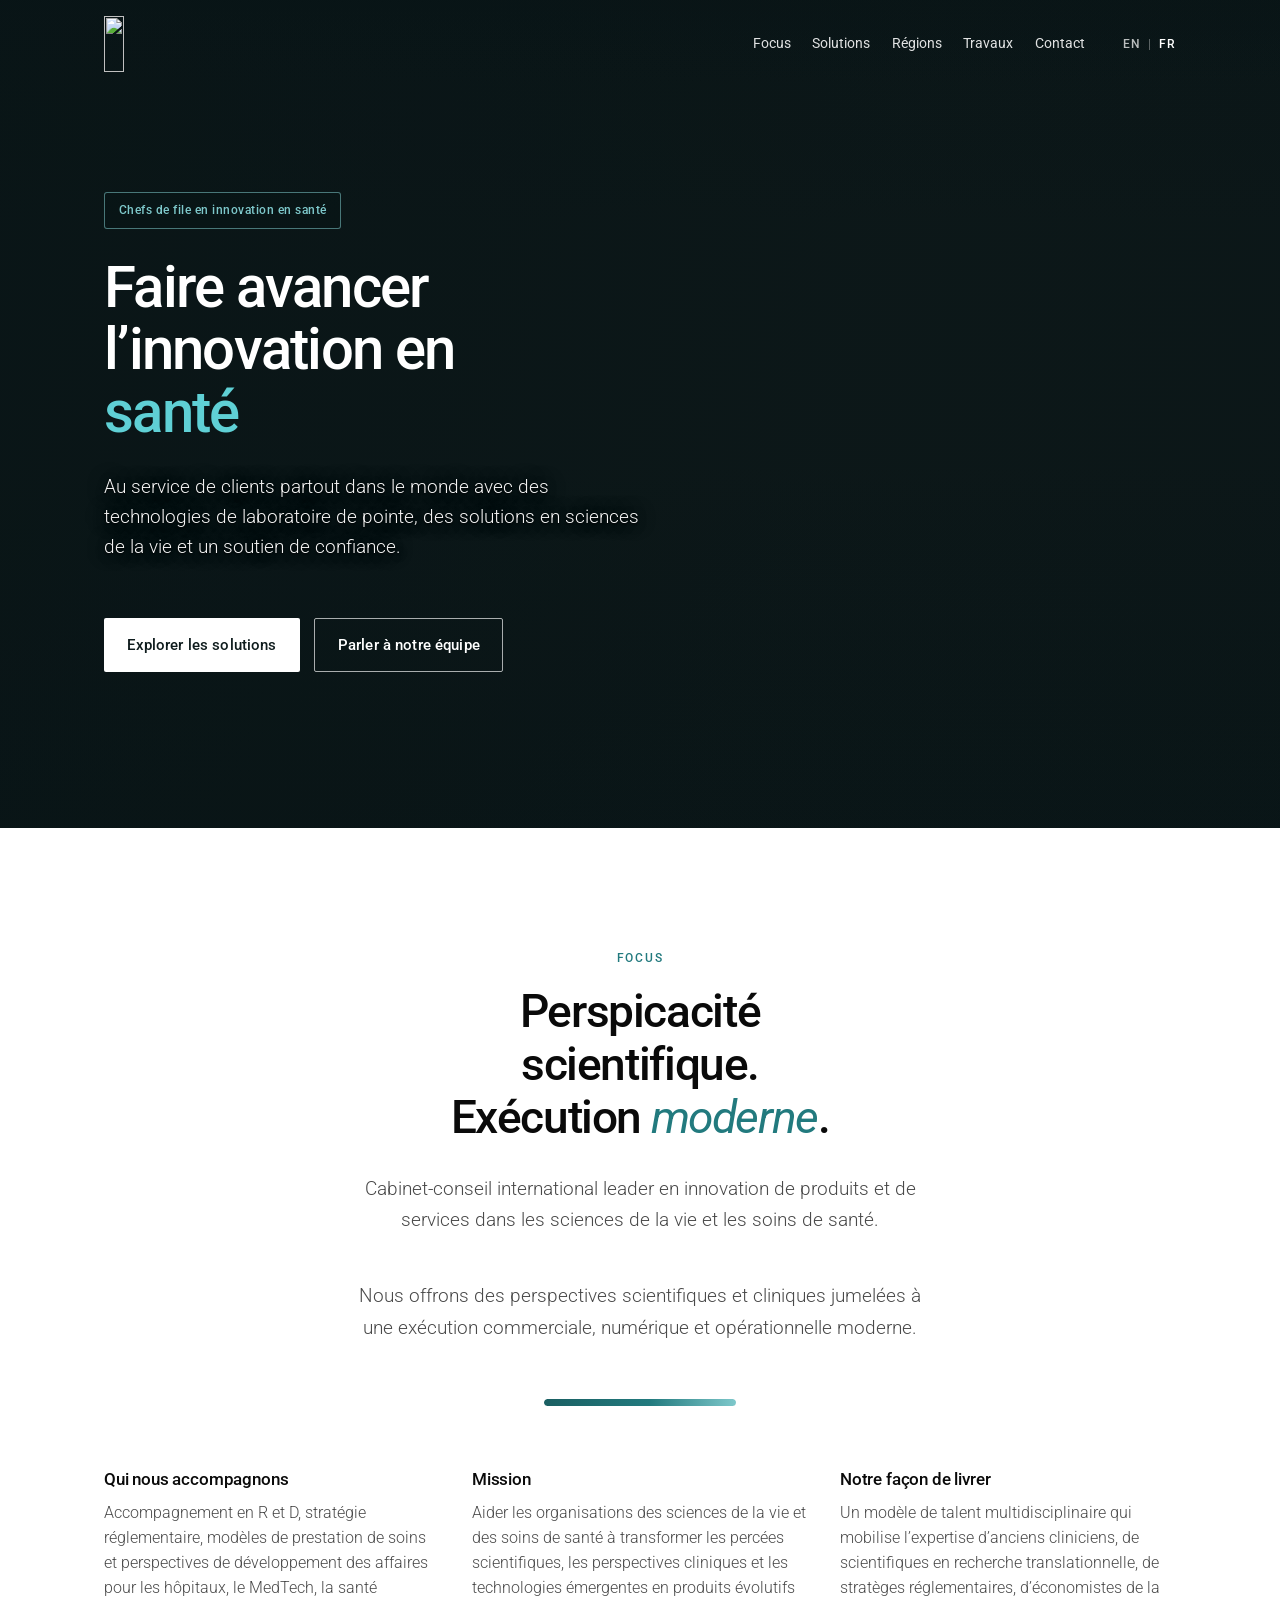
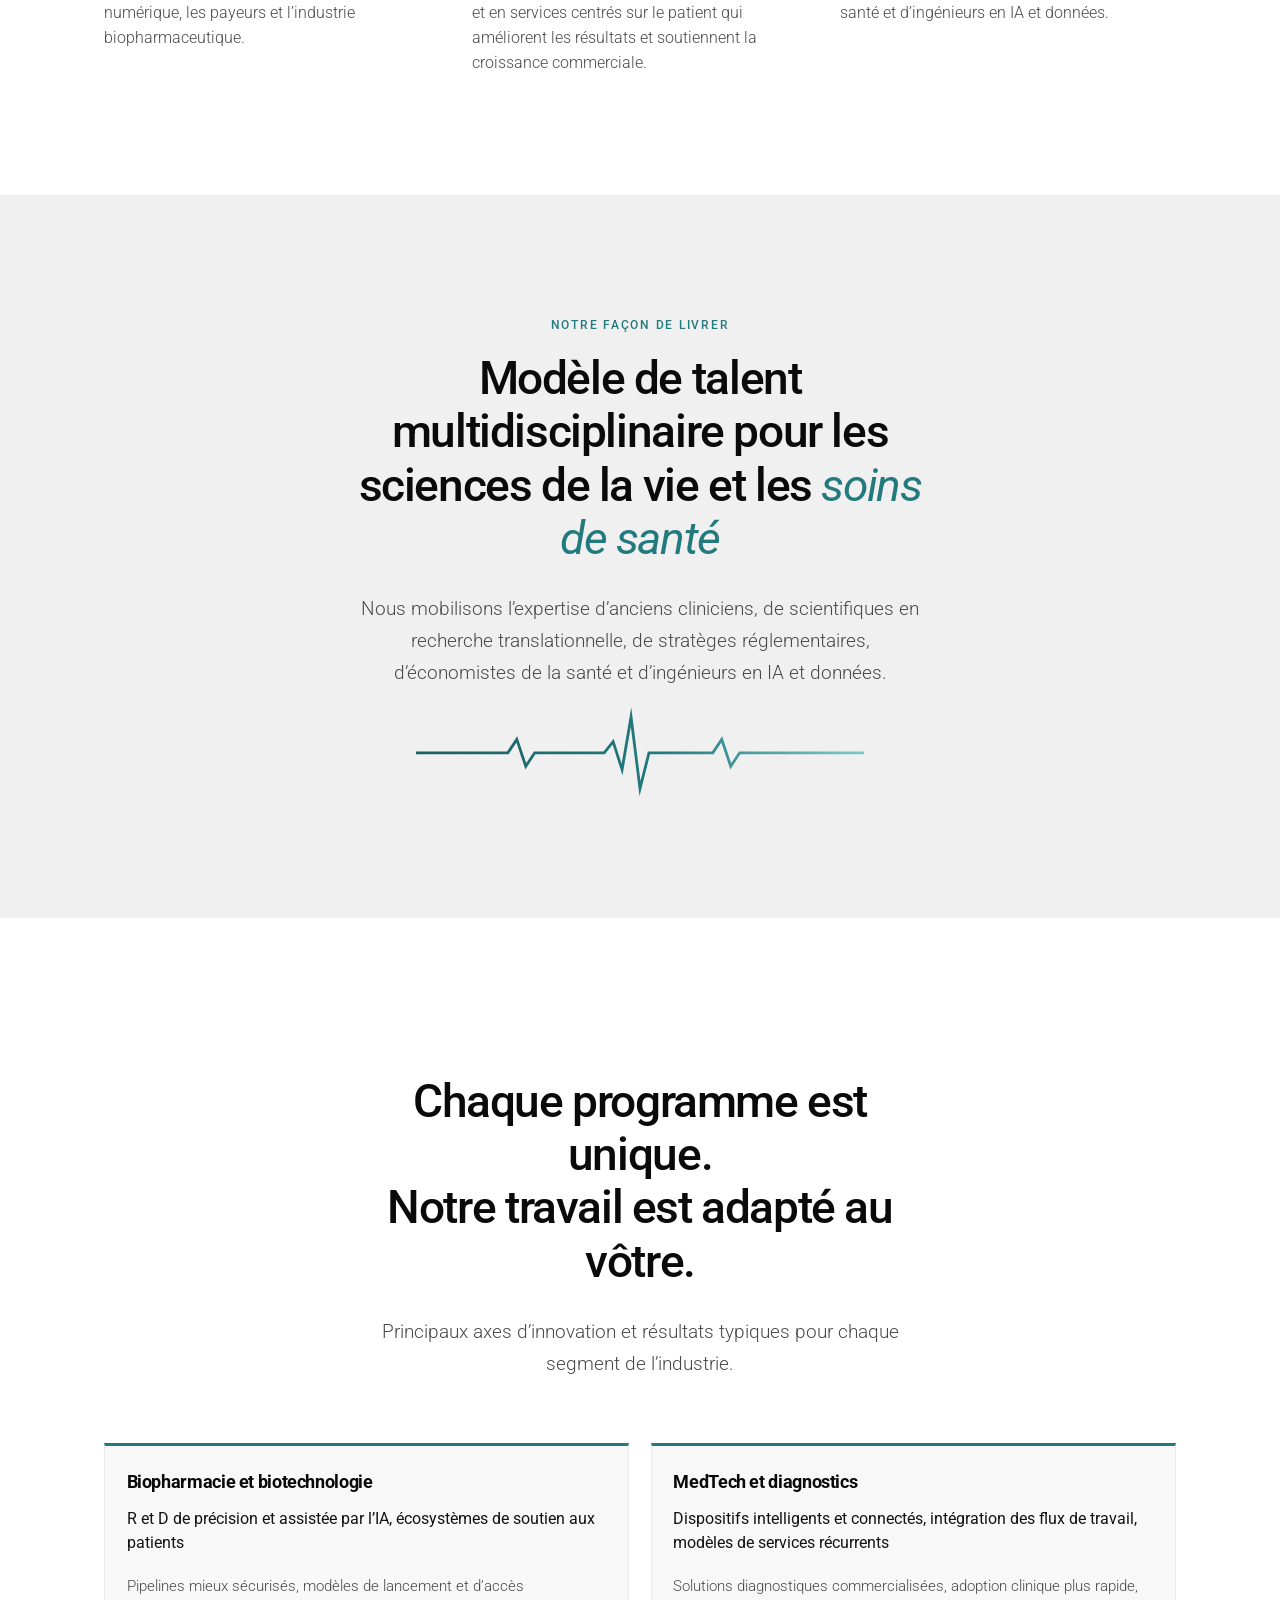
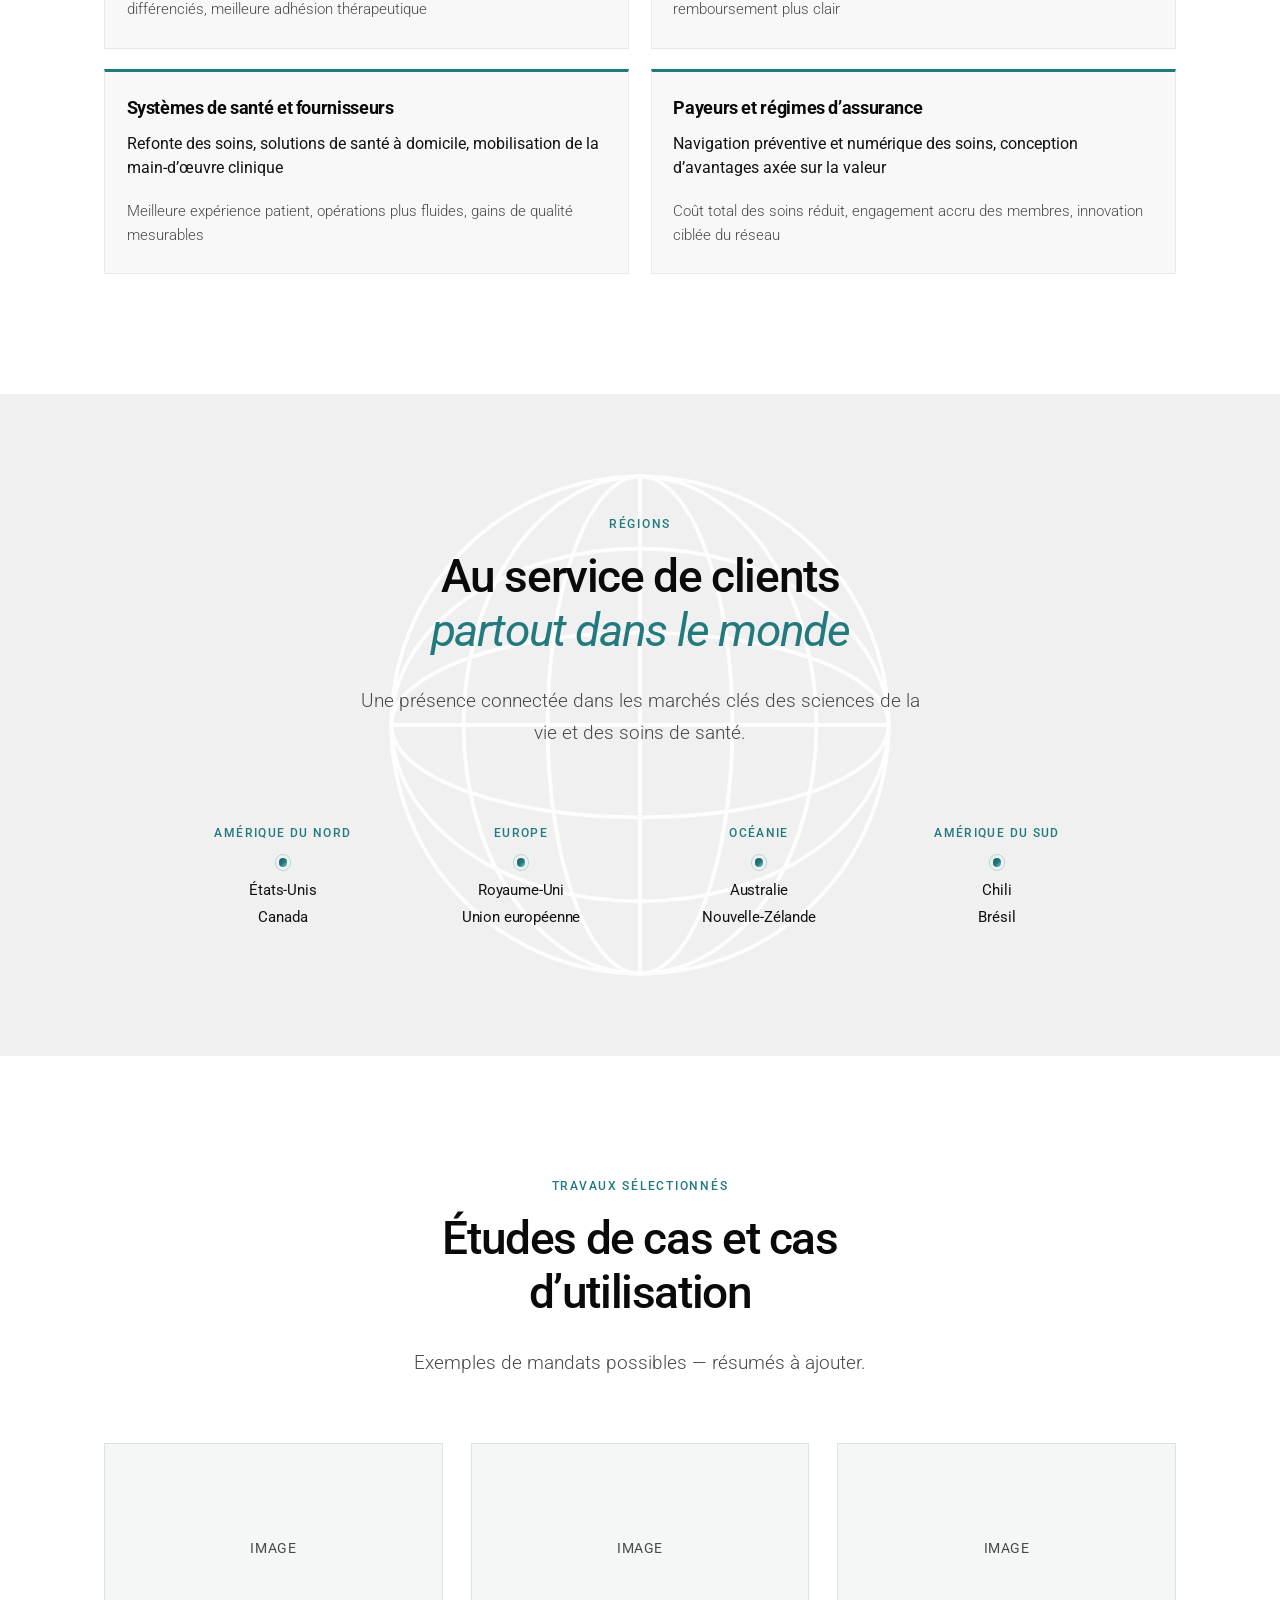
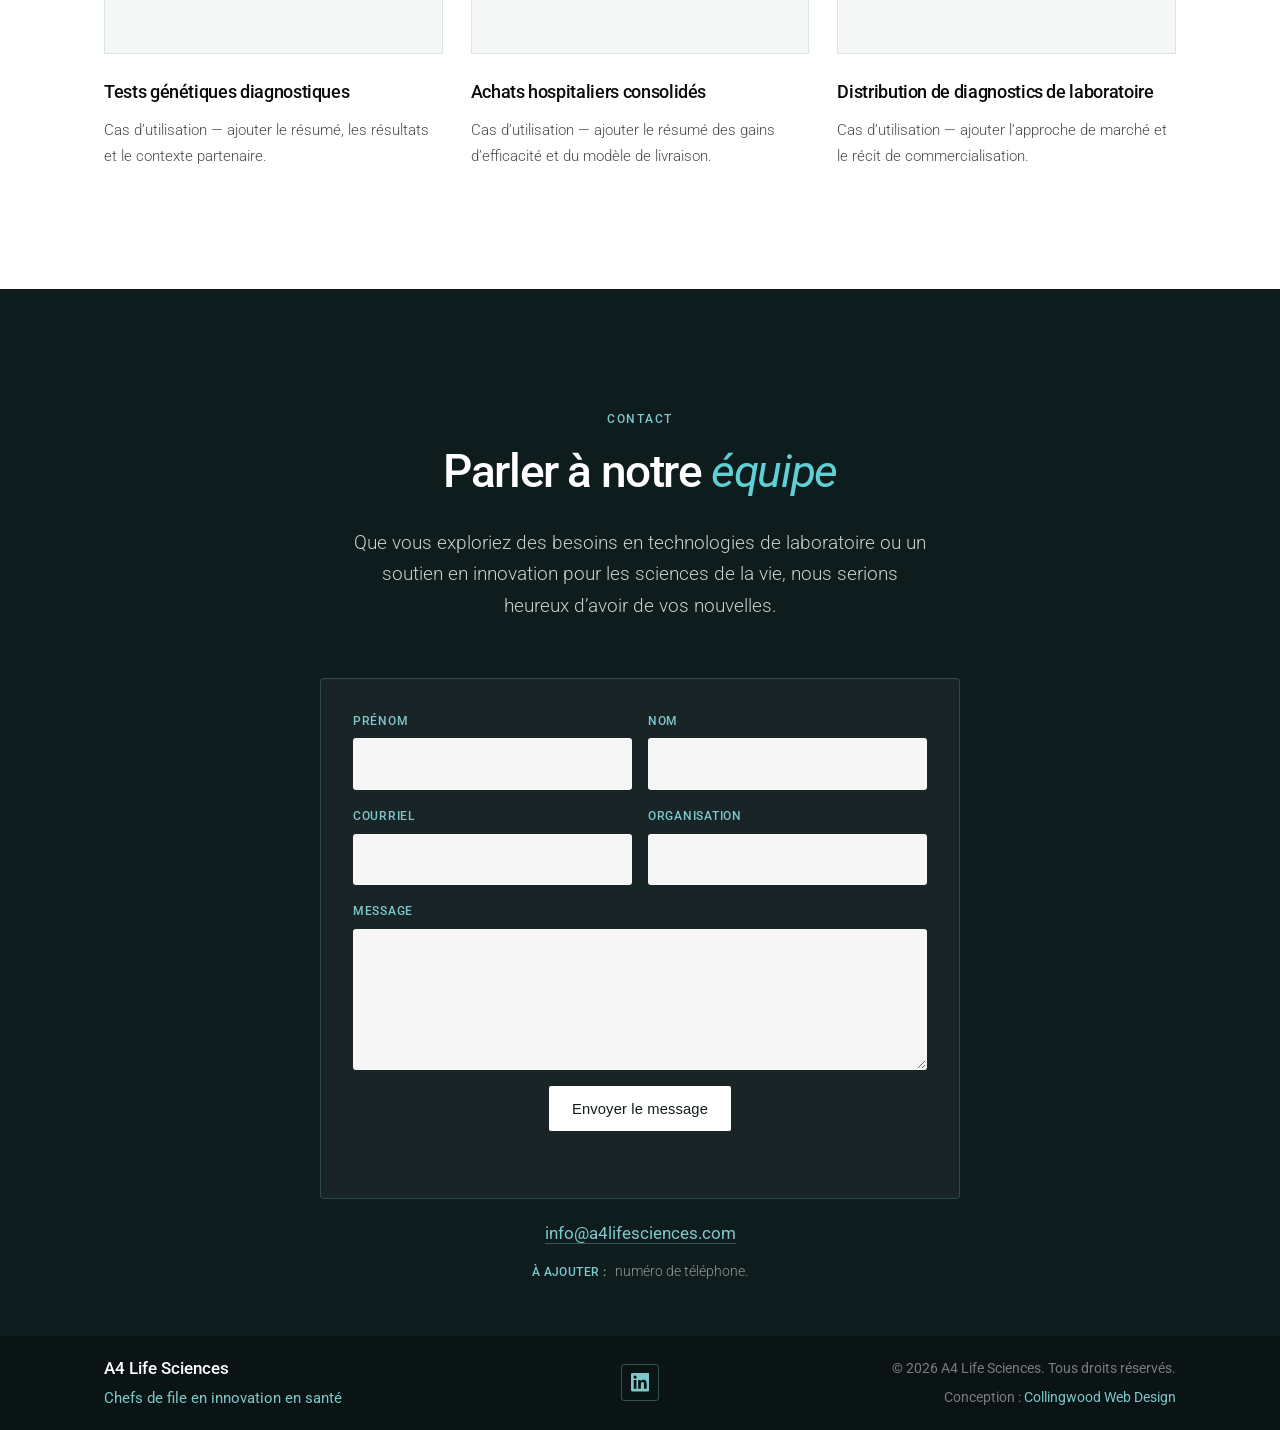
==== fr/index.html @ 6165af06 "Sync A4 Life Sciences naming, new logo, and latest EN/FR updates to client preview. Co-authored-by: " ====
<!DOCTYPE html>
<html lang="fr-CA">
<head>
  <meta charset="utf-8">
  <meta name="viewport" content="width=device-width, initial-scale=1">
  <title>A4 Life Sciences | Innovation en santé</title>
  <meta name="description" content="Au service de clients partout dans le monde avec des technologies de laboratoire de pointe, des solutions en sciences de la vie et un soutien de confiance.">
  <link rel="alternate" hreflang="en" href="../">
  <link rel="alternate" hreflang="fr-CA" href="./">
  <link rel="preconnect" href="https://fonts.googleapis.com">
  <link rel="preconnect" href="https://fonts.gstatic.com" crossorigin>
  <link href="https://fonts.googleapis.com/css2?family=Roboto:wght@300;400;500;700&display=swap" rel="stylesheet">
  <link rel="stylesheet" href="../css/tokens.css">
  <link rel="stylesheet" href="../css/styles.css">
  <script>
    try { if (sessionStorage.getItem("a4-boot")) document.documentElement.classList.add("no-boot"); } catch (e) {}
  </script>
</head>
<body>
  <div class="boot" id="boot" aria-hidden="true">
    <div class="boot__inner">
      <div class="boot__logo">
        <img
          src="https://media.cwd-cdn.com/a4-life-science/logo/A4-Life-sciences-logo-white.svg"
          alt=""
          width="220"
          height="161"
        >
      </div>
      <div class="boot__bar"><span></span></div>
      <p class="boot__tagline">Chefs de file en innovation en santé</p>
    </div>
  </div>

  <a class="skip-link" href="#main">Aller au contenu</a>

  <header class="site-header site-header--overlay">
    <div class="site-header__inner">
      <a class="brand" href="#top" aria-label="Accueil A4 Life Sciences">
        <img
          class="brand__logo brand__logo--light"
          src="https://media.cwd-cdn.com/a4-life-science/logo/A4-Life-sciences-logo-white.svg"
          alt=""
          width="140"
          height="102"
        >
        <img
          class="brand__logo brand__logo--dark"
          src="https://media.cwd-cdn.com/a4-life-science/logo/A4-Life-sciences-logo-dark.svg"
          alt=""
          width="140"
          height="102"
        >
      </a>
      <nav class="nav" aria-label="Principal">
        <a href="#focus">Focus</a>
        <a href="#solutions">Solutions</a>
        <a href="#regions">Régions</a>
        <a href="#work">Travaux</a>
        <a href="#contact">Contact</a>
      </nav>
      <nav class="lang-switch" aria-label="Langue">
        <a href="../" hreflang="en" lang="en">EN</a>
        <span aria-hidden="true">|</span>
        <a href="./" hreflang="fr-CA" lang="fr-CA" aria-current="page">FR</a>
      </nav>
    </div>
  </header>

  <main id="main">
    <section id="top" class="hero" aria-labelledby="hero-heading">
      <div class="hero__bg" aria-hidden="true"></div>
      <div class="hero__scrim" aria-hidden="true"></div>
      <div class="hero__inner">
        <p class="hero__badge reveal">Chefs de file en innovation en santé</p>
        <h1 id="hero-heading" class="hero__title reveal delay-1">
          Faire avancer l’innovation en <span class="hero__accent">santé</span>
        </h1>
        <p class="hero__lede reveal delay-2">
          Au service de clients partout dans le monde avec des technologies de laboratoire de pointe, des solutions en sciences de la vie et un soutien de confiance.
        </p>
        <div class="hero__actions reveal delay-3">
          <a class="btn btn--light" href="#solutions">Explorer les solutions</a>
          <a class="btn btn--ghost" href="#contact">Parler à notre équipe</a>
        </div>
      </div>
    </section>

    <section id="focus" class="section section--focus" aria-labelledby="focus-heading">
      <div class="section__inner section__inner--center">
        <p class="eyebrow reveal">Focus</p>
        <h2 id="focus-heading" class="section__title section__title--wide reveal">
          Perspicacité scientifique.<br>Exécution <span class="text-accent">moderne</span>.
        </h2>
        <p class="section__intro section__intro--center reveal">
          Cabinet-conseil international leader en innovation de produits et de services dans les sciences de la vie et les soins de santé.
        </p>
        <p class="section__intro section__intro--center reveal delay-1">
          Nous offrons des perspectives scientifiques et cliniques jumelées à une exécution commerciale, numérique et opérationnelle moderne.
        </p>
        <div class="rule rule--center reveal" aria-hidden="true"><i></i></div>
      </div>

      <div class="section__inner">
        <div class="proof-grid proof-grid--three">
          <article class="proof reveal">
            <h3>Qui nous accompagnons</h3>
            <p>Accompagnement en R et D, stratégie réglementaire, modèles de prestation de soins et perspectives de développement des affaires pour les hôpitaux, le MedTech, la santé numérique, les payeurs et l’industrie biopharmaceutique.</p>
          </article>
          <article class="proof reveal delay-1">
            <h3>Mission</h3>
            <p>Aider les organisations des sciences de la vie et des soins de santé à transformer les percées scientifiques, les perspectives cliniques et les technologies émergentes en produits évolutifs et en services centrés sur le patient qui améliorent les résultats et soutiennent la croissance commerciale.</p>
          </article>
          <article class="proof reveal delay-2">
            <h3>Notre façon de livrer</h3>
            <p>Un modèle de talent multidisciplinaire qui mobilise l’expertise d’anciens cliniciens, de scientifiques en recherche translationnelle, de stratèges réglementaires, d’économistes de la santé et d’ingénieurs en IA et données.</p>
          </article>
        </div>
      </div>
    </section>

    <section id="approach" class="section section--approach" aria-labelledby="approach-heading">
      <div class="section__inner section__inner--center">
        <p class="eyebrow reveal">Notre façon de livrer</p>
        <h2 id="approach-heading" class="section__title section__title--wide reveal">
          Modèle de talent multidisciplinaire pour les sciences de la vie et les <span class="text-accent">soins de santé</span>
        </h2>
        <p class="section__intro section__intro--center reveal">
          Nous mobilisons l’expertise d’anciens cliniciens, de scientifiques en recherche translationnelle, de stratèges réglementaires, d’économistes de la santé et d’ingénieurs en IA et données.
        </p>
        <div class="heartbeat reveal delay-1" aria-hidden="true">
          <svg class="heartbeat__svg" viewBox="0 0 400 80" role="presentation">
            <defs>
              <linearGradient id="heartbeat-gradient" x1="0%" y1="0%" x2="100%" y2="0%">
                <stop offset="0%" stop-color="#1a5f62"/>
                <stop offset="55%" stop-color="#227a7e"/>
                <stop offset="100%" stop-color="#7ec8cb"/>
              </linearGradient>
            </defs>
            <path
              class="heartbeat__path"
              pathLength="100"
              d="M0 40
                 H70
                 L82 40 L90 28 L98 52 L106 40
                 H155
                 L168 40 L176 30 L184 55 L192 8 L200 72 L208 40
                 H257
                 L265 40 L273 28 L281 52 L289 40
                 H400"
            />
          </svg>
        </div>
      </div>
    </section>

    <section id="solutions" class="section section--solutions" aria-labelledby="solutions-heading">
      <div class="section__inner">
        <div class="section__head section__head--center">
          <p class="eyebrow reveal">Solutions</p>
          <h2 id="solutions-heading" class="section__title section__title--wide reveal">
            Chaque programme est unique.<br>Notre travail est adapté au vôtre.
          </h2>
          <p class="section__intro section__intro--center reveal">
            Principaux axes d’innovation et résultats typiques pour chaque segment de l’industrie.
          </p>
        </div>

        <div class="solution-list" role="list">
          <article class="solution reveal" role="listitem">
            <h3>Biopharmacie et biotechnologie</h3>
            <p class="solution__focus">R et D de précision et assistée par l’IA, écosystèmes de soutien aux patients</p>
            <p class="solution__outcome">Pipelines mieux sécurisés, modèles de lancement et d’accès différenciés, meilleure adhésion thérapeutique</p>
          </article>
          <article class="solution reveal delay-1" role="listitem">
            <h3>MedTech et diagnostics</h3>
            <p class="solution__focus">Dispositifs intelligents et connectés, intégration des flux de travail, modèles de services récurrents</p>
            <p class="solution__outcome">Solutions diagnostiques commercialisées, adoption clinique plus rapide, remboursement plus clair</p>
          </article>
          <article class="solution reveal delay-2" role="listitem">
            <h3>Systèmes de santé et fournisseurs</h3>
            <p class="solution__focus">Refonte des soins, solutions de santé à domicile, mobilisation de la main-d’œuvre clinique</p>
            <p class="solution__outcome">Meilleure expérience patient, opérations plus fluides, gains de qualité mesurables</p>
          </article>
          <article class="solution reveal delay-3" role="listitem">
            <h3>Payeurs et régimes d’assurance</h3>
            <p class="solution__focus">Navigation préventive et numérique des soins, conception d’avantages axée sur la valeur</p>
            <p class="solution__outcome">Coût total des soins réduit, engagement accru des membres, innovation ciblée du réseau</p>
          </article>
        </div>
      </div>
    </section>

    <section id="regions" class="section section--regions" aria-labelledby="regions-heading">
      <div class="regions__globe" aria-hidden="true">
        <svg viewBox="0 0 400 400" role="presentation">
          <circle cx="200" cy="200" r="148" fill="none" stroke="currentColor" stroke-width="2.5"/>
          <ellipse cx="200" cy="200" rx="55" ry="148" fill="none" stroke="currentColor" stroke-width="2"/>
          <ellipse cx="200" cy="200" rx="105" ry="148" fill="none" stroke="currentColor" stroke-width="2"/>
          <ellipse cx="200" cy="200" rx="148" ry="55" fill="none" stroke="currentColor" stroke-width="2"/>
          <ellipse cx="200" cy="200" rx="148" ry="105" fill="none" stroke="currentColor" stroke-width="2"/>
          <line x1="52" y1="200" x2="348" y2="200" stroke="currentColor" stroke-width="2"/>
          <line x1="200" y1="52" x2="200" y2="348" stroke="currentColor" stroke-width="2"/>
          <circle cx="200" cy="200" r="148" fill="currentColor" opacity="0.08"/>
        </svg>
      </div>
      <div class="section__inner section__inner--center">
        <p class="eyebrow reveal">Régions</p>
        <h2 id="regions-heading" class="section__title section__title--wide reveal">
          Au service de clients <span class="text-accent">partout dans le monde</span>
        </h2>
        <p class="section__intro section__intro--center reveal">
          Une présence connectée dans les marchés clés des sciences de la vie et des soins de santé.
        </p>

        <div class="markets reveal" aria-label="Marchés desservis">
          <div class="markets__groups">
            <div class="markets__group">
              <p class="markets__continent">Amérique du Nord</p>
              <span class="markets__dot" aria-hidden="true"></span>
              <ul class="markets__nodes">
                <li>États-Unis</li>
                <li>Canada</li>
              </ul>
            </div>
            <div class="markets__group">
              <p class="markets__continent">Europe</p>
              <span class="markets__dot" aria-hidden="true"></span>
              <ul class="markets__nodes">
                <li>Royaume-Uni</li>
                <li>Union européenne</li>
              </ul>
            </div>
            <div class="markets__group">
              <p class="markets__continent">Océanie</p>
              <span class="markets__dot" aria-hidden="true"></span>
              <ul class="markets__nodes">
                <li>Australie</li>
                <li>Nouvelle-Zélande</li>
              </ul>
            </div>
            <div class="markets__group">
              <p class="markets__continent">Amérique du Sud</p>
              <span class="markets__dot" aria-hidden="true"></span>
              <ul class="markets__nodes">
                <li>Chili</li>
                <li>Brésil</li>
              </ul>
            </div>
          </div>
        </div>
      </div>
    </section>

    <section id="work" class="section section--work" aria-labelledby="work-heading">
      <div class="section__inner">
        <div class="section__head section__head--center">
          <p class="eyebrow reveal">Travaux sélectionnés</p>
          <h2 id="work-heading" class="section__title section__title--wide reveal">Études de cas et cas d’utilisation</h2>
          <p class="section__intro section__intro--center reveal">
            Exemples de mandats possibles — résumés à ajouter.
          </p>
        </div>

        <div class="work-list">
          <article class="work-item reveal">
            <div class="media-slot media-slot--work" aria-hidden="true"><span>Image</span></div>
            <h3>Tests génétiques diagnostiques</h3>
            <p class="work-item__note">Cas d’utilisation — ajouter le résumé, les résultats et le contexte partenaire.</p>
          </article>
          <article class="work-item reveal delay-1">
            <div class="media-slot media-slot--work" aria-hidden="true"><span>Image</span></div>
            <h3>Achats hospitaliers consolidés</h3>
            <p class="work-item__note">Cas d’utilisation — ajouter le résumé des gains d’efficacité et du modèle de livraison.</p>
          </article>
          <article class="work-item reveal delay-2">
            <div class="media-slot media-slot--work" aria-hidden="true"><span>Image</span></div>
            <h3>Distribution de diagnostics de laboratoire</h3>
            <p class="work-item__note">Cas d’utilisation — ajouter l’approche de marché et le récit de commercialisation.</p>
          </article>
        </div>
      </div>
    </section>

    <section id="contact" class="section section--contact" aria-labelledby="contact-heading">
      <div class="section__inner section__inner--center">
        <p class="eyebrow reveal">Contact</p>
        <h2 id="contact-heading" class="section__title section__title--wide reveal">
          Parler à notre <span class="text-accent">équipe</span>
        </h2>
        <p class="section__intro section__intro--center reveal">
          Que vous exploriez des besoins en technologies de laboratoire ou un soutien en innovation pour les sciences de la vie, nous serions heureux d’avoir de vos nouvelles.
        </p>

        <form id="contact-form" class="contact-form reveal" novalidate>
          <div class="contact-form__row">
            <label class="contact-form__field">
              <span>Prénom</span>
              <input name="Prénom" type="text" autocomplete="given-name" required>
            </label>
            <label class="contact-form__field">
              <span>Nom</span>
              <input name="Nom" type="text" autocomplete="family-name" required>
            </label>
          </div>

          <div class="contact-form__row">
            <label class="contact-form__field">
              <span>Courriel</span>
              <input name="Email" type="email" autocomplete="email" required>
            </label>
            <label class="contact-form__field">
              <span>Organisation</span>
              <input name="Organisation" type="text" autocomplete="organization">
            </label>
          </div>

          <label class="contact-form__field">
            <span>Message</span>
            <textarea name="Message" rows="5" required></textarea>
          </label>

          <input
            type="text"
            name="website"
            data-cwd-honeypot
            tabindex="-1"
            autocomplete="off"
            style="position:absolute;left:-9999px;opacity:0;height:0;width:0"
            aria-hidden="true"
          >

          <div class="contact-form__actions">
            <button type="submit" class="btn btn--light">Envoyer le message</button>
          </div>
          <p data-cwd-contact-status class="contact-form__status" role="status" aria-live="polite"></p>
        </form>

        <p class="contact-detail reveal">
          <a href="mailto:info@a4lifesciences.com">info@a4lifesciences.com</a>
        </p>
        <p class="contact-blank reveal">
          <span class="blank-label">À ajouter :</span> numéro de téléphone.
        </p>
      </div>
    </section>
  </main>

  <footer class="site-footer">
    <div class="site-footer__inner">
      <div class="site-footer__brand-block">
        <p class="site-footer__brand">A4 Life Sciences</p>
        <p class="site-footer__meta">Chefs de file en innovation en santé</p>
      </div>

      <div class="site-footer__social">
        <a
          class="site-footer__linkedin"
          href="https://www.linkedin.com/in/marcelomorales1/"
          rel="noopener noreferrer"
          target="_blank"
          aria-label="A4 Life Sciences sur LinkedIn"
        >
          <svg viewBox="0 0 24 24" aria-hidden="true" focusable="false">
            <path fill="currentColor" d="M20.45 20.45h-3.56v-5.57c0-1.33-.02-3.04-1.85-3.04-1.85 0-2.14 1.45-2.14 2.94v5.67H9.35V9h3.41v1.56h.05c.48-.9 1.64-1.85 3.37-1.85 3.6 0 4.27 2.37 4.27 5.46v6.28zM5.34 7.43a2.06 2.06 0 1 1 0-4.12 2.06 2.06 0 0 1 0 4.12zM7.12 20.45H3.56V9h3.56v11.45zM22.23 0H1.77C.79 0 0 .77 0 1.73v20.54C0 23.23.79 24 1.77 24h20.46c.98 0 1.77-.77 1.77-1.73V1.73C24 .77 23.21 0 22.23 0z"/>
          </svg>
        </a>
      </div>

      <div class="site-footer__legal">
        <p class="site-footer__copy">&copy; <span id="year"></span> A4 Life Sciences. Tous droits réservés.</p>
        <p class="site-footer__credit">
          Conception :
          <a href="https://www.collingwoodwebdesign.com/" rel="noopener noreferrer" target="_blank">Collingwood Web Design</a>
        </p>
      </div>
    </div>
  </footer>

  <script src="../js/main.js" defer></script>
  <script src="https://web-production-54a6d.up.railway.app/static/cwd-contact.js"></script>
  <script
    defer
    src="https://media.cwd-cdn.com/monitor/agent/v1/agent.min.js"
    data-cwd-site-id="e0b03a81-d41e-440a-81cb-9ba79bce6e0e"
    data-cwd-environment="production"
    data-cwd-collector="https://cwd-site-monitor-collector.cwdmedia.workers.dev/v1/events">
  </script>
</body>
</html>
---- css/tokens.css ----
/* A4 Life Sciences — brand tokens
   Sister reference for fonts only: https://amend.health/ */

:root {
  --color-highlight: #227a7e;
  --color-highlight-soft: #e6f2f2;
  --color-highlight-deep: #1a5f62;

  --color-white: #fafafa;
  --color-black: #0a0a0a;
  --color-light-accent: #ffffff;
  --color-mid-accent: #dcdcdc;
  --color-text: #121212;
  --color-text-muted: #4a4a4a;
  --color-border: #e6e6e6;
  --color-surface: #f7f8f7;
  --color-on-highlight: #ffffff;

  --font-sans: "Roboto", Helvetica, Arial, sans-serif;
  --font-body: var(--font-sans);
  --font-heading: var(--font-sans);

  --space-xs: 0.5rem;
  --space-sm: 1rem;
  --space-md: 1.75rem;
  --space-lg: 3.5rem;
  --space-xl: 6rem;
  --space-2xl: 9rem;

  --max-width: 72rem;
  --content-width: 40rem;
  --radius: 2px;

  --ease: cubic-bezier(0.22, 1, 0.36, 1);
}
---- css/styles.css ----
*,
*::before,
*::after {
  box-sizing: border-box;
}

html {
  scroll-behavior: smooth;
}

body {
  margin: 0;
  font-family: var(--font-body);
  font-weight: 400;
  font-size: 1.0625rem;
  line-height: 1.65;
  color: var(--color-text);
  background: #fff;
  -webkit-font-smoothing: antialiased;
}

img {
  max-width: 100%;
  display: block;
}

a {
  color: var(--color-highlight);
  text-decoration-thickness: 1px;
  text-underline-offset: 0.2em;
}

a:hover {
  color: var(--color-highlight-deep);
}

h1,
h2,
h3 {
  font-family: var(--font-heading);
  font-weight: 500;
  line-height: 1.15;
  letter-spacing: -0.02em;
  margin: 0 0 var(--space-sm);
  color: var(--color-black);
}

p {
  margin: 0 0 var(--space-md);
}

p:last-child {
  margin-bottom: 0;
}

/* Boot / logo intro (5GCx-style) */
.boot {
  position: fixed;
  inset: 0;
  z-index: 300;
  display: grid;
  place-items: center;
  background: #0a1415;
  animation: bootOut 1.85s cubic-bezier(0.33, 0.1, 0.2, 1) 3.6s forwards;
}

.no-boot .boot {
  display: none;
}

.boot__inner {
  width: min(280px, 72vw);
  text-align: center;
}

.boot__logo {
  margin: 0 auto 1.35rem;
}

.boot__logo img {
  display: block;
  width: min(220px, 58vw);
  height: auto;
  margin: 0 auto;
  opacity: 0;
  transform: scale(0.92);
  animation: bootLogoIn 1.2s var(--ease) 0.2s forwards;
}

.boot__bar {
  height: 2px;
  background: rgba(126, 200, 203, 0.22);
  overflow: hidden;
  border-radius: 1px;
}

.boot__bar span {
  display: block;
  height: 100%;
  width: 100%;
  background: linear-gradient(90deg, #1a5f62, #227a7e 55%, #7ec8cb);
  transform-origin: left;
  transform: scaleX(0);
  animation: bootBar 2.4s cubic-bezier(0.6, 0.1, 0.2, 1) 0.15s forwards;
}

.boot__tagline {
  margin: 1.1rem 0 0;
  color: #7ec8cb;
  font-size: 0.72rem;
  font-weight: 500;
  letter-spacing: 0.16em;
  text-transform: uppercase;
  opacity: 0;
  animation: bootLogoIn 0.9s var(--ease) 0.85s forwards;
}

@keyframes bootLogoIn {
  to {
    opacity: 1;
    transform: scale(1);
  }
}

@keyframes bootBar {
  to {
    transform: scaleX(1);
  }
}

@keyframes bootOut {
  0% {
    opacity: 1;
    transform: scale(1);
  }
  100% {
    opacity: 0;
    visibility: hidden;
    transform: scale(1.02);
  }
}

@media (prefers-reduced-motion: reduce) {
  .boot {
    display: none;
  }
}

.skip-link {
  position: absolute;
  left: -999px;
  top: 0;
  background: var(--color-highlight);
  color: var(--color-on-highlight);
  padding: 0.75rem 1rem;
  z-index: 1000;
}

.skip-link:focus {
  left: 1rem;
  top: 1rem;
}

/* Header — overlays hero at top; fixed white bar when scrolled */
.site-header {
  z-index: 50;
  transition:
    background 0.25s var(--ease),
    border-color 0.25s var(--ease),
    box-shadow 0.25s var(--ease);
}

.site-header--overlay {
  position: absolute;
  top: 0;
  left: 0;
  right: 0;
  background: linear-gradient(180deg, rgba(8, 20, 22, 0.55) 0%, rgba(8, 20, 22, 0.2) 55%, rgba(8, 20, 22, 0) 100%);
  border-bottom: none;
  box-shadow: none;
  backdrop-filter: none;
}

.site-header--overlay .brand,
.site-header--overlay .brand:hover {
  color: #fff;
}

.site-header--overlay .brand__a4 {
  color: #7ec8cb;
}

.site-header--overlay .brand:hover .brand__a4 {
  color: #a8e0e2;
}

.site-header--overlay .nav a {
  color: rgba(255, 255, 255, 0.88);
}

.site-header--overlay .nav a:hover {
  color: #fff;
}

.site-header.is-scrolled {
  position: fixed;
  top: 0;
  left: 0;
  right: 0;
  background: #ffffff;
  border-bottom: none;
  box-shadow: 0 8px 24px rgba(10, 20, 21, 0.06);
  backdrop-filter: blur(10px);
}

.site-header.is-scrolled .brand,
.site-header.is-scrolled .brand:hover {
  color: var(--color-black);
}

.site-header.is-scrolled .brand__a4,
.site-header.is-scrolled .brand:hover .brand__a4 {
  color: var(--color-highlight);
}

.site-header.is-scrolled .nav a {
  color: var(--color-text-muted);
}

.site-header.is-scrolled .nav a:hover {
  color: var(--color-highlight);
}

.site-header.is-scrolled .btn--light {
  background: var(--color-highlight);
  color: #fff;
}

.site-header.is-scrolled .btn--light:hover {
  background: var(--color-highlight-deep);
  color: #fff;
}

.site-header__inner {
  max-width: var(--max-width);
  margin: 0 auto;
  padding: 1rem clamp(1.25rem, 4vw, 2.5rem);
  display: flex;
  align-items: center;
  gap: 1.5rem;
}

.brand {
  display: inline-flex;
  align-items: center;
  gap: 0.65rem;
  text-decoration: none;
  color: var(--color-black);
  flex-shrink: 0;
  font-family: "Roboto", Helvetica, Arial, sans-serif;
}

.brand:hover {
  color: var(--color-black);
}

.brand__logo {
  display: block;
  height: 3.5rem;
  width: auto;
}

.brand__logo--dark {
  display: none;
}

.site-header.is-scrolled .brand__logo--light {
  display: none;
}

.site-header.is-scrolled .brand__logo--dark {
  display: block;
}

.brand__mark {
  width: 0.65rem;
  height: 0.65rem;
  background: var(--color-highlight);
  border-radius: 1px;
  flex-shrink: 0;
}

.brand__name {
  font-family: "Roboto", Helvetica, Arial, sans-serif;
  font-weight: 400;
  font-size: 0.95rem;
  letter-spacing: 0.06em;
  text-transform: uppercase;
}

.brand__a4 {
  color: var(--color-highlight);
  font-weight: 500;
}

.nav {
  display: none;
  gap: 1.35rem;
  margin-left: auto;
}

.lang-switch {
  display: inline-flex;
  align-items: center;
  gap: 0.45rem;
  margin-left: auto;
  flex-shrink: 0;
  font-size: 0.78rem;
  font-weight: 500;
  letter-spacing: 0.08em;
}

@media (min-width: 900px) {
  .lang-switch {
    margin-left: 0.85rem;
  }
}

.lang-switch a {
  color: inherit;
  text-decoration: none;
  opacity: 0.72;
  transition: opacity 0.2s var(--ease), color 0.2s var(--ease);
}

.lang-switch a:hover,
.lang-switch a[aria-current="page"] {
  opacity: 1;
}

.lang-switch span {
  opacity: 0.35;
}

.site-header--overlay .lang-switch {
  color: #fff;
}

.site-header.is-scrolled .lang-switch {
  color: var(--color-text-muted);
}

.site-header.is-scrolled .lang-switch a[aria-current="page"],
.site-header.is-scrolled .lang-switch a:hover {
  color: var(--color-highlight);
}

.nav a {
  color: var(--color-text-muted);
  text-decoration: none;
  font-size: 0.9rem;
  font-weight: 400;
}

.nav a:hover {
  color: var(--color-highlight);
}

.site-header .btn--small {
  margin-left: auto;
}

@media (min-width: 900px) {
  .nav {
    display: flex;
  }

  .site-header .btn--small {
    margin-left: 0;
  }
}

/* Buttons */
.btn {
  display: inline-flex;
  align-items: center;
  justify-content: center;
  padding: 0.85rem 1.4rem;
  background: var(--color-highlight);
  color: var(--color-on-highlight);
  text-decoration: none;
  font-size: 0.92rem;
  font-weight: 500;
  letter-spacing: 0.01em;
  border: 1px solid transparent;
  border-radius: var(--radius);
  transition: background 0.25s var(--ease), transform 0.25s var(--ease);
}

.btn:hover {
  background: var(--color-highlight-deep);
  color: var(--color-on-highlight);
  transform: translateY(-1px);
}

.btn--small {
  padding: 0.55rem 0.95rem;
  font-size: 0.82rem;
}

.btn--light {
  background: #fff;
  color: #0f1c1d;
}

.btn--light:hover {
  background: #f2f7f7;
  color: #0f1c1d;
}

.btn--ghost {
  background: transparent;
  color: #fff;
  border-color: rgba(255, 255, 255, 0.65);
}

.btn--ghost:hover {
  background: rgba(255, 255, 255, 0.1);
  color: #fff;
}

.btn--outline {
  background: transparent;
  color: var(--color-text);
  border-color: rgba(18, 18, 18, 0.22);
}

.btn--outline:hover {
  background: rgba(34, 122, 126, 0.06);
  color: var(--color-highlight-deep);
  border-color: var(--color-highlight);
}

.text-link {
  display: inline-flex;
  align-items: center;
  font-weight: 500;
  color: var(--color-text);
  text-decoration: none;
  border-bottom: 1px solid var(--color-highlight);
  padding-bottom: 0.15rem;
}

.text-link:hover {
  color: var(--color-highlight);
}

/* Sections — Indoc-inspired calm hierarchy */
.section {
  padding: clamp(4.5rem, 10vw, 7.5rem) 0;
}

.section__inner {
  max-width: var(--max-width);
  margin: 0 auto;
  padding: 0 clamp(1.25rem, 4vw, 2.5rem);
}

.section__inner--narrow {
  max-width: 40rem;
}

.section__inner--center {
  text-align: center;
}

.section__inner--split {
  display: grid;
  gap: var(--space-lg);
  align-items: center;
}

@media (min-width: 900px) {
  .section__inner--split {
    grid-template-columns: 1.1fr 0.9fr;
    gap: var(--space-xl);
  }
}

.section__head {
  max-width: 40rem;
  margin-bottom: clamp(2.5rem, 5vw, 4rem);
}

.section__head--center {
  margin-left: auto;
  margin-right: auto;
  text-align: center;
}

.section__head--center .section__title--wide {
  max-width: 20ch;
}

.eyebrow {
  margin: 0 0 var(--space-sm);
  font-size: 0.78rem;
  font-weight: 500;
  letter-spacing: 0.14em;
  text-transform: uppercase;
  color: var(--color-highlight);
}

.section__title {
  font-size: clamp(1.85rem, 3.8vw, 2.9rem);
  max-width: 16ch;
  margin-bottom: var(--space-md);
  letter-spacing: -0.03em;
}

.section__title--wide {
  max-width: 18ch;
  margin-left: auto;
  margin-right: auto;
}

.section__intro {
  max-width: 36rem;
  color: var(--color-text-muted);
  font-weight: 300;
  font-size: clamp(1.05rem, 1.5vw, 1.2rem);
  margin-bottom: var(--space-lg);
  line-height: 1.65;
}

.section__intro--center {
  margin-left: auto;
  margin-right: auto;
}

.text-accent {
  color: var(--color-highlight);
  font-style: italic;
  font-weight: 400;
}

/* Hero — mockup-style layout, no info card */
.hero {
  position: relative;
  min-height: min(92vh, 54rem);
  display: grid;
  align-items: center;
  padding: clamp(7.5rem, 14vh, 9.5rem) 0 clamp(4rem, 10vh, 6.5rem);
  overflow: hidden;
  isolation: isolate;
}

.hero__bg {
  position: absolute;
  inset: 0;
  z-index: 0;
  background-color: #0d1819;
  background-image: url("https://media.cwd-cdn.com/a4-life-science/images/hero-5.jpg");
  background-position: center center;
  background-size: cover;
  background-repeat: no-repeat;
}

.hero__scrim {
  position: absolute;
  inset: 0;
  z-index: 1;
  pointer-events: none;
  background:
    linear-gradient(
      105deg,
      rgba(8, 20, 22, 0.72) 0%,
      rgba(8, 20, 22, 0.45) 38%,
      rgba(8, 20, 22, 0.18) 62%,
      rgba(8, 20, 22, 0.28) 100%
    ),
    linear-gradient(
      180deg,
      rgba(8, 20, 22, 0.35) 0%,
      transparent 28%,
      transparent 55%,
      rgba(8, 20, 22, 0.55) 100%
    );
}

.hero__inner {
  position: relative;
  z-index: 2;
  max-width: var(--max-width);
  width: 100%;
  margin: 0 auto;
  padding: 0 clamp(1.25rem, 4vw, 2.5rem);
}

.hero__badge {
  display: inline-flex;
  align-items: center;
  margin: 0 0 var(--space-md);
  padding: 0.45rem 0.85rem;
  border: 1px solid rgba(126, 200, 203, 0.55);
  border-radius: 3px;
  color: #7ec8cb;
  font-size: 0.78rem;
  font-weight: 500;
  letter-spacing: 0.04em;
  background: rgba(8, 20, 22, 0.35);
}

.hero__title {
  font-size: clamp(2.1rem, 5.2vw, 3.6rem);
  font-weight: 500;
  letter-spacing: -0.03em;
  line-height: 1.08;
  max-width: 14ch;
  margin: 0 0 var(--space-md);
  color: #fff;
}

.hero__accent {
  color: #5fd0d5;
}

.hero__lede {
  max-width: 34rem;
  margin: 0 0 var(--space-lg);
  font-weight: 300;
  font-size: clamp(1.02rem, 1.5vw, 1.18rem);
  line-height: 1.6;
  color: rgba(255, 255, 255, 0.95);
  text-shadow:
    0 1px 2px rgba(0, 0, 0, 0.75),
    0 2px 8px rgba(0, 0, 0, 0.65),
    0 0 18px rgba(0, 0, 0, 0.55);
}

@media (max-width: 900px) {
  .hero__lede {
    text-shadow:
      0 1px 3px rgba(0, 0, 0, 0.9),
      0 2px 10px rgba(0, 0, 0, 0.8),
      0 0 24px rgba(0, 0, 0, 0.7),
      0 0 40px rgba(0, 0, 0, 0.45);
  }
}

.hero__actions {
  display: flex;
  flex-wrap: wrap;
  align-items: center;
  gap: 0.9rem;
  margin-bottom: 0;
}

/* Media placeholders */
.media-slot {
  display: grid;
  place-items: center;
  background:
    linear-gradient(135deg, rgba(34, 122, 126, 0.06), rgba(34, 122, 126, 0.02)),
    var(--color-surface);
  border: 1px dashed rgba(34, 122, 126, 0.28);
  color: var(--color-text-muted);
  font-size: 0.85rem;
  letter-spacing: 0.04em;
  text-transform: uppercase;
}

.media-slot--square {
  aspect-ratio: 1 / 1;
}

.media-slot--work {
  aspect-ratio: 16 / 10;
  margin-bottom: var(--space-md);
}

/* Animated divider — same language as Programme readiness bars */
.rule {
  height: 0.42rem;
  margin: 0 0 var(--space-lg);
  background: rgba(34, 122, 126, 0.12);
  border-radius: 99px;
  overflow: hidden;
}

.rule--center {
  max-width: 12rem;
  margin-left: auto;
  margin-right: auto;
  margin-bottom: clamp(2.5rem, 5vw, 4rem);
}

.rule i {
  display: block;
  height: 100%;
  width: 0;
  border-radius: inherit;
  background: linear-gradient(90deg, #1a5f62, #227a7e 55%, #7ec8cb);
  transition: width 4.5s var(--ease);
}

.rule.is-visible i {
  width: 100%;
}

@media (prefers-reduced-motion: reduce) {
  .rule i {
    transition: none;
    width: 100%;
  }
}

/* Focus + proof strip */
.section--focus {
  background: #fff;
}

.proof-grid {
  display: grid;
  gap: clamp(1.75rem, 3vw, 2.75rem);
  grid-template-columns: 1fr;
}

@media (min-width: 700px) {
  .proof-grid {
    grid-template-columns: repeat(2, minmax(0, 1fr));
  }

  .proof-grid--three > :nth-child(3) {
    grid-column: 1 / -1;
    justify-self: center;
    width: 100%;
    max-width: calc((100% - clamp(1.75rem, 3vw, 2.75rem)) / 2);
  }
}

@media (min-width: 1000px) {
  .proof-grid {
    grid-template-columns: repeat(4, minmax(0, 1fr));
    gap: 2rem;
  }

  .proof-grid--three {
    grid-template-columns: repeat(3, minmax(0, 1fr));
  }

  .proof-grid--three > :nth-child(3) {
    grid-column: auto;
    justify-self: stretch;
    max-width: none;
  }
}

.section--focus .section__intro + .section__intro {
  margin-top: -0.75rem;
}

.proof h3 {
  font-size: 1.05rem;
  font-weight: 500;
  margin: 0 0 0.65rem;
  letter-spacing: -0.01em;
}

.proof p {
  margin: 0;
  color: var(--color-text-muted);
  font-weight: 300;
  font-size: 0.98rem;
  line-height: 1.6;
}

/* Approach */
.section--approach {
  background: #f0f0f0;
}

.section--approach .section__title--wide {
  max-width: 22ch;
}

.section--approach .section__intro {
  margin-bottom: 1.25rem;
}

.heartbeat {
  display: flex;
  justify-content: center;
  margin: 0.35rem auto 0;
  max-width: 28rem;
  width: 100%;
}

.heartbeat__svg {
  width: 100%;
  height: auto;
  display: block;
  overflow: visible;
}

.heartbeat__path {
  fill: none;
  stroke: url(#heartbeat-gradient);
  stroke-width: 2.5;
  stroke-linecap: butt;
  stroke-linejoin: miter;
  stroke-miterlimit: 8;
  stroke-dasharray: 100;
  stroke-dashoffset: 100;
}

.heartbeat.is-visible .heartbeat__path {
  animation: heartbeat-draw 2.4s linear forwards;
}

@keyframes heartbeat-draw {
  0% {
    stroke-dashoffset: 100;
  }
  100% {
    stroke-dashoffset: 0;
  }
}

@media (prefers-reduced-motion: reduce) {
  .heartbeat__path {
    stroke-dashoffset: 0;
    opacity: 1;
    animation: none;
  }
}

/* Solutions — 4 vertical cards, bold / mid / light */
.section--solutions {
  background: #fff;
}

.solution-list {
  display: grid;
  gap: 1rem;
  grid-template-columns: 1fr;
}

@media (min-width: 700px) {
  .solution-list {
    grid-template-columns: repeat(2, minmax(0, 1fr));
    gap: 1.25rem 1.35rem;
    align-items: stretch;
  }
}

.solution {
  display: flex;
  flex-direction: column;
  gap: 0.85rem;
  padding: 1.5rem 1.35rem 1.6rem;
  background: #f7f8f7;
  border: 1px solid rgba(18, 18, 18, 0.06);
  border-top: 3px solid var(--color-highlight);
  min-height: 100%;
}

.solution h3 {
  font-size: 1.15rem;
  font-weight: 700;
  margin: 0;
  letter-spacing: -0.02em;
  line-height: 1.25;
  color: var(--color-black);
}

.solution__focus {
  margin: 0;
  color: var(--color-text);
  font-weight: 400;
  font-size: 0.98rem;
  line-height: 1.55;
}

.solution__outcome {
  margin: 0;
  margin-top: auto;
  padding-top: 0.35rem;
  color: var(--color-text-muted);
  font-weight: 300;
  font-size: 0.95rem;
  line-height: 1.55;
}

/* Regions — constellation by continent */
.section--regions {
  position: relative;
  background: #f0f0f0;
  overflow: hidden;
  isolation: isolate;
}

.regions__globe {
  position: absolute;
  left: 50%;
  top: 50%;
  width: min(42rem, 108vw);
  aspect-ratio: 1;
  transform: translate(-50%, -50%);
  color: #ffffff;
  opacity: 0.92;
  pointer-events: none;
  z-index: 0;
}

.regions__globe svg {
  width: 100%;
  height: 100%;
  display: block;
}

.regions__globe svg * {
  stroke-width: 2.25;
}

.section--regions .section__inner {
  position: relative;
  z-index: 1;
}

.markets {
  position: relative;
  margin: clamp(1.25rem, 3vw, 2rem) auto 0;
  max-width: 58rem;
  padding: 1.25rem 0 0.5rem;
}

.markets__groups {
  position: relative;
  z-index: 1;
  display: grid;
  gap: 1.75rem;
  justify-items: center;
  text-align: center;
}

.markets__group {
  display: flex;
  flex-direction: column;
  align-items: center;
  gap: 0.55rem;
  text-align: center;
}

.markets__continent {
  margin: 0;
  font-size: 0.72rem;
  font-weight: 500;
  letter-spacing: 0.12em;
  text-transform: uppercase;
  color: var(--color-highlight);
}

.markets__dot {
  display: block;
  width: 0.55rem;
  height: 0.55rem;
  margin: 0.15rem auto 0.2rem;
  border-radius: 50%;
  background: linear-gradient(135deg, #1a5f62, #227a7e 55%, #7ec8cb);
  box-shadow: 0 0 0 0 rgba(34, 122, 126, 0.35);
  position: relative;
}

.markets__dot::after {
  content: "";
  position: absolute;
  inset: -4px;
  border-radius: 50%;
  border: 1px solid rgba(126, 200, 203, 0.55);
}

.markets.is-visible .markets__dot {
  animation: markets-pulse 3.6s var(--ease) infinite;
}

.markets__group:nth-child(1) .markets__dot { animation-delay: 0s; }
.markets__group:nth-child(2) .markets__dot { animation-delay: 0.35s; }
.markets__group:nth-child(3) .markets__dot { animation-delay: 0.7s; }
.markets__group:nth-child(4) .markets__dot { animation-delay: 1.05s; }

@keyframes markets-pulse {
  0%,
  100% {
    box-shadow: 0 0 0 0 rgba(34, 122, 126, 0.35);
  }
  50% {
    box-shadow: 0 0 0 8px rgba(34, 122, 126, 0);
  }
}

.markets__nodes {
  list-style: none;
  margin: 0;
  padding: 0;
  display: grid;
  gap: 0.4rem;
}

.markets__nodes li {
  font-size: 0.98rem;
  font-weight: 400;
  letter-spacing: -0.01em;
  color: var(--color-text);
  line-height: 1.3;
}

@media (min-width: 820px) {
  .markets {
    padding: 1.25rem 0 0.5rem;
  }

  .markets__groups {
    display: grid;
    grid-template-columns: repeat(4, minmax(0, 1fr));
    gap: 1.5rem;
    align-items: start;
  }

  .markets__group {
    align-items: center;
    text-align: center;
    gap: 0.65rem;
  }

  .markets__continent {
    margin-bottom: 0.15rem;
  }

  .markets__dot {
    margin: 0.1rem auto 0.25rem;
  }

  .markets__nodes {
    gap: 0.45rem;
  }

  .markets__nodes li {
    font-size: 0.95rem;
  }
}

@media (prefers-reduced-motion: reduce) {
  .markets.is-visible .markets__dot {
    animation: none;
  }
}

/* Work placeholders */
.section--work {
  background: #fff;
}

.work-list {
  display: grid;
  gap: var(--space-lg);
}

@media (min-width: 800px) {
  .work-list {
    grid-template-columns: repeat(3, minmax(0, 1fr));
    gap: 1.75rem;
  }
}

.work-item h3 {
  font-size: 1.1rem;
  font-weight: 500;
}

.work-item__note {
  color: var(--color-text-muted);
  font-weight: 300;
  font-size: 0.95rem;
}

.section--work .media-slot {
  border-style: solid;
  border-color: rgba(34, 122, 126, 0.14);
  background: #f5f7f7;
}

/* Contact */
.section--contact {
  padding-bottom: clamp(2.25rem, 5vw, 3.25rem);
  background: #0f1c1d;
  color: #fff;
}

.section--contact .eyebrow {
  color: #7ec8cb;
}

.section--contact .section__title {
  color: #fff;
}

.section--contact .text-accent {
  color: #5fd0d5;
}

.section--contact .section__intro {
  color: rgba(255, 255, 255, 0.78);
}

.section--contact .btn--outline {
  color: #fff;
  border-color: rgba(255, 255, 255, 0.35);
}

.section--contact .btn--outline:hover {
  background: rgba(255, 255, 255, 0.08);
  color: #fff;
  border-color: rgba(255, 255, 255, 0.7);
}

.contact-form {
  width: 100%;
  max-width: 40rem;
  margin: clamp(1.5rem, 4vw, 2.5rem) auto 0;
  padding: clamp(1.35rem, 3vw, 2rem);
  text-align: left;
  background: rgba(255, 255, 255, 0.04);
  border: 1px solid rgba(126, 200, 203, 0.22);
  border-radius: 4px;
}

.contact-form__row {
  display: grid;
  gap: 1rem;
  margin-bottom: 1rem;
}

@media (min-width: 640px) {
  .contact-form__row {
    grid-template-columns: 1fr 1fr;
  }
}

.contact-form__field {
  display: grid;
  gap: 0.45rem;
  margin-bottom: 1rem;
  color: rgba(255, 255, 255, 0.78);
  font-size: 0.88rem;
  font-weight: 400;
  letter-spacing: 0.01em;
}

.contact-form__row .contact-form__field {
  margin-bottom: 0;
}

.contact-form__field span {
  color: #7ec8cb;
  font-size: 0.78rem;
  font-weight: 500;
  letter-spacing: 0.06em;
  text-transform: uppercase;
}

.contact-form input,
.contact-form textarea {
  width: 100%;
  box-sizing: border-box;
  padding: 0.85rem 0.95rem;
  border: 1px solid rgba(255, 255, 255, 0.16);
  border-radius: 3px;
  background: rgba(255, 255, 255, 0.96);
  color: #121212;
  font: inherit;
  font-size: 1rem;
  line-height: 1.4;
  transition: border-color 0.2s var(--ease), box-shadow 0.2s var(--ease);
}

.contact-form textarea {
  resize: vertical;
  min-height: 8rem;
}

.contact-form input:focus,
.contact-form textarea:focus {
  outline: none;
  border-color: #227a7e;
  box-shadow: 0 0 0 3px rgba(34, 122, 126, 0.28);
}

.contact-form__actions {
  display: flex;
  flex-wrap: wrap;
  gap: 0.85rem;
  align-items: center;
  justify-content: center;
  margin-top: 0.35rem;
}

.contact-form__status {
  min-height: 1.4em;
  margin: 0.85rem 0 0;
  font-size: 0.92rem;
  font-weight: 300;
  color: #7ec8cb;
}

.contact-detail {
  margin: 1.35rem 0 0;
  font-size: 1.05rem;
  font-weight: 400;
}

.contact-detail a {
  color: #7ec8cb;
  text-decoration: none;
  border-bottom: 1px solid rgba(126, 200, 203, 0.35);
  transition: color 0.25s var(--ease), border-color 0.25s var(--ease);
}

.contact-detail a:hover {
  color: #fff;
  border-bottom-color: rgba(255, 255, 255, 0.55);
}

.contact-blank {
  margin: 0.75rem 0 0;
  font-size: 0.9rem;
  color: rgba(255, 255, 255, 0.55);
  font-weight: 300;
}

.blank-label {
  color: #7ec8cb;
  font-weight: 500;
  letter-spacing: 0.04em;
  text-transform: uppercase;
  font-size: 0.75rem;
  margin-right: 0.35rem;
}

/* Footer */
.site-footer {
  padding: 1.15rem 0;
  border-top: none;
  background: #0a1415;
  color: rgba(255, 255, 255, 0.7);
}

.site-footer__inner {
  max-width: var(--max-width);
  margin: 0 auto;
  padding: 0 clamp(1.25rem, 4vw, 2.5rem);
  display: grid;
  gap: 1.5rem;
  align-items: center;
}

.site-footer__brand {
  font-weight: 500;
  margin: 0 0 0.25rem;
  color: #fff;
}

.site-footer__meta {
  color: #7ec8cb;
  font-size: 0.95rem;
  margin: 0;
}

.site-footer__social {
  display: flex;
  justify-content: flex-start;
}

.site-footer__linkedin {
  display: inline-flex;
  align-items: center;
  justify-content: center;
  width: 2.35rem;
  height: 2.35rem;
  color: #7ec8cb;
  border: 1px solid rgba(126, 200, 203, 0.35);
  border-radius: 3px;
  text-decoration: none;
  transition: color 0.25s var(--ease), border-color 0.25s var(--ease), background 0.25s var(--ease);
}

.site-footer__linkedin:hover {
  color: #fff;
  border-color: rgba(255, 255, 255, 0.55);
  background: rgba(255, 255, 255, 0.06);
}

.site-footer__linkedin svg {
  width: 1.15rem;
  height: 1.15rem;
  display: block;
}

.site-footer__legal {
  text-align: left;
}

.site-footer__copy {
  font-size: 0.85rem;
  color: rgba(255, 255, 255, 0.45);
  margin: 0 0 0.45rem;
}

.site-footer__credit {
  margin: 0;
  font-size: 0.85rem;
  color: rgba(255, 255, 255, 0.45);
}

.site-footer__credit a {
  color: #7ec8cb;
  text-decoration: none;
}

.site-footer__credit a:hover {
  color: #fff;
  text-decoration: underline;
}

@media (min-width: 800px) {
  .site-footer__inner {
    grid-template-columns: 1fr auto 1fr;
    gap: 1.25rem;
  }

  .site-footer__social {
    justify-content: center;
  }

  .site-footer__legal {
    text-align: right;
    justify-self: end;
  }
}

/* Motion */
.reveal {
  opacity: 0;
  transform: translateY(18px);
  transition: opacity 0.7s var(--ease), transform 0.7s var(--ease);
}

.reveal.is-visible {
  opacity: 1;
  transform: none;
}

.delay-1 { transition-delay: 0.08s; }
.delay-2 { transition-delay: 0.16s; }
.delay-3 { transition-delay: 0.24s; }
.delay-4 { transition-delay: 0.32s; }

@media (prefers-reduced-motion: reduce) {
  html {
    scroll-behavior: auto;
  }

  .reveal {
    opacity: 1;
    transform: none;
    transition: none;
  }

  .btn:hover {
    transform: none;
  }
}
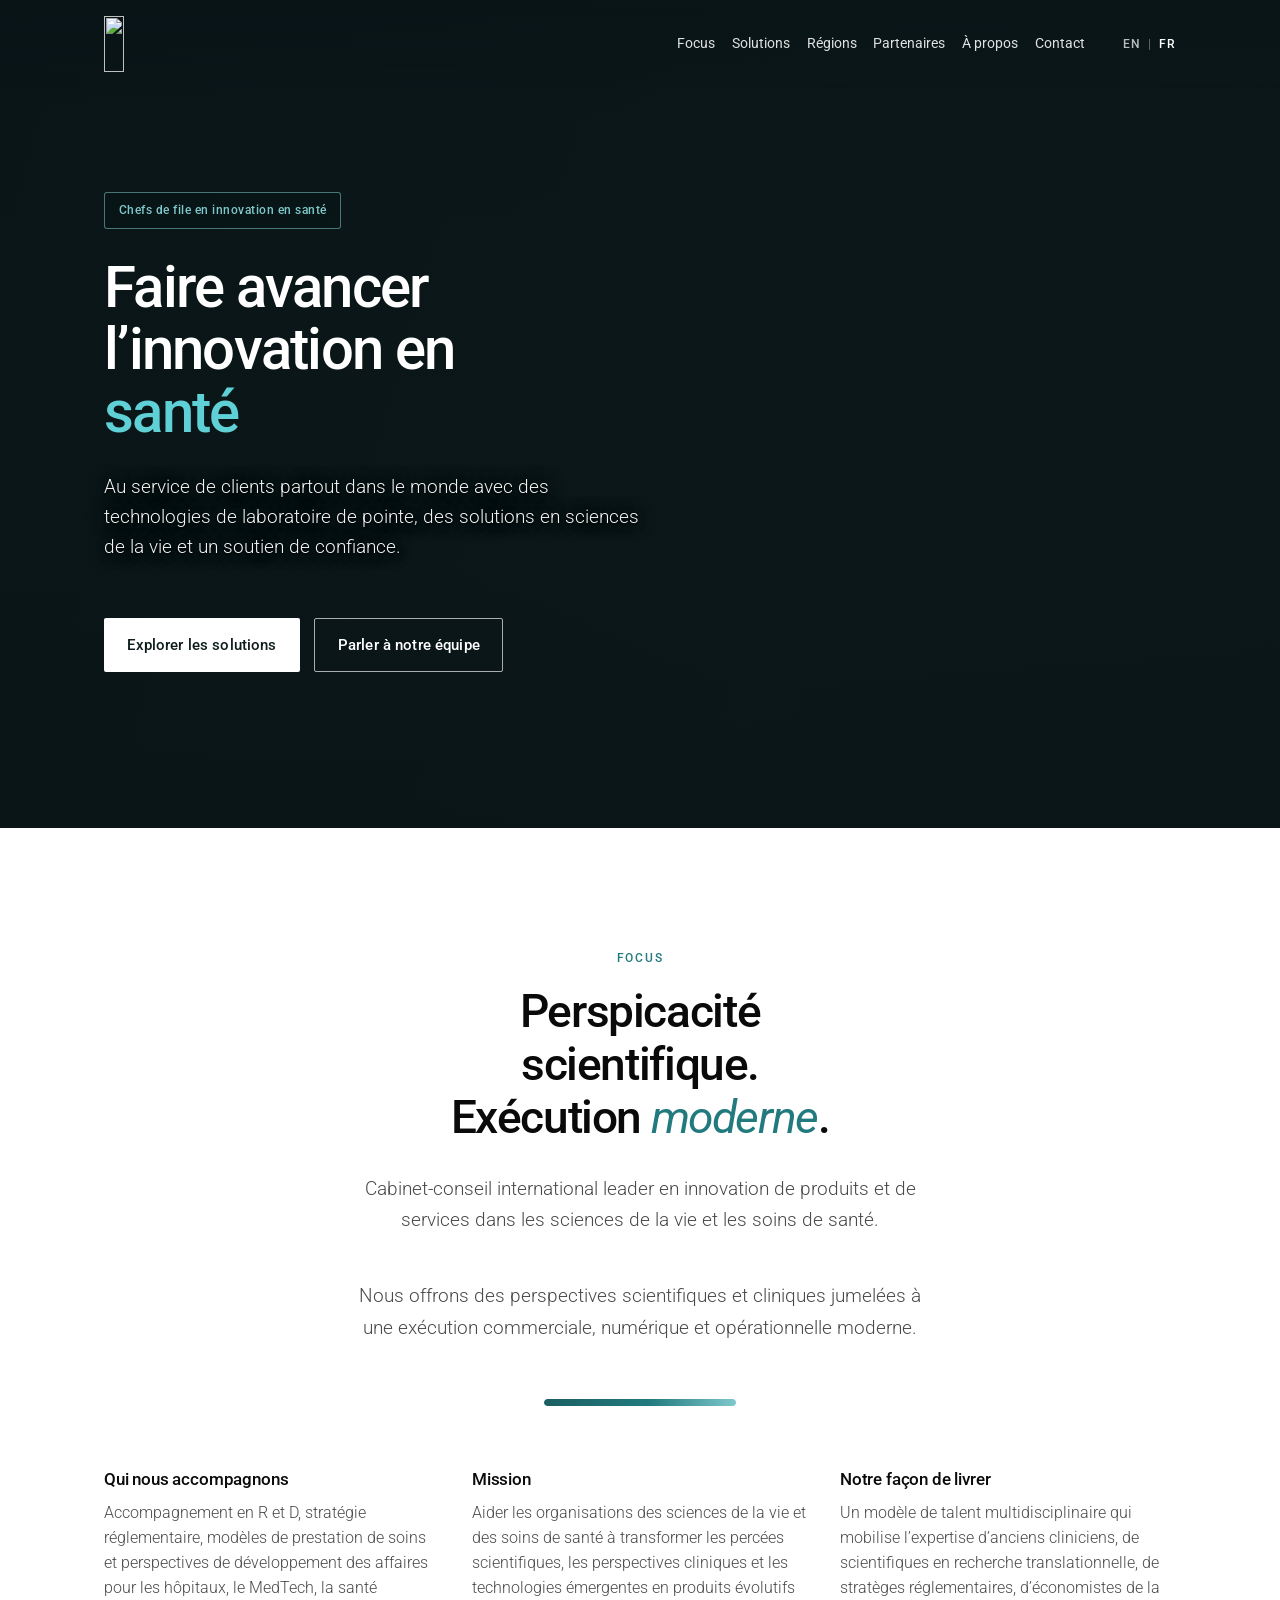
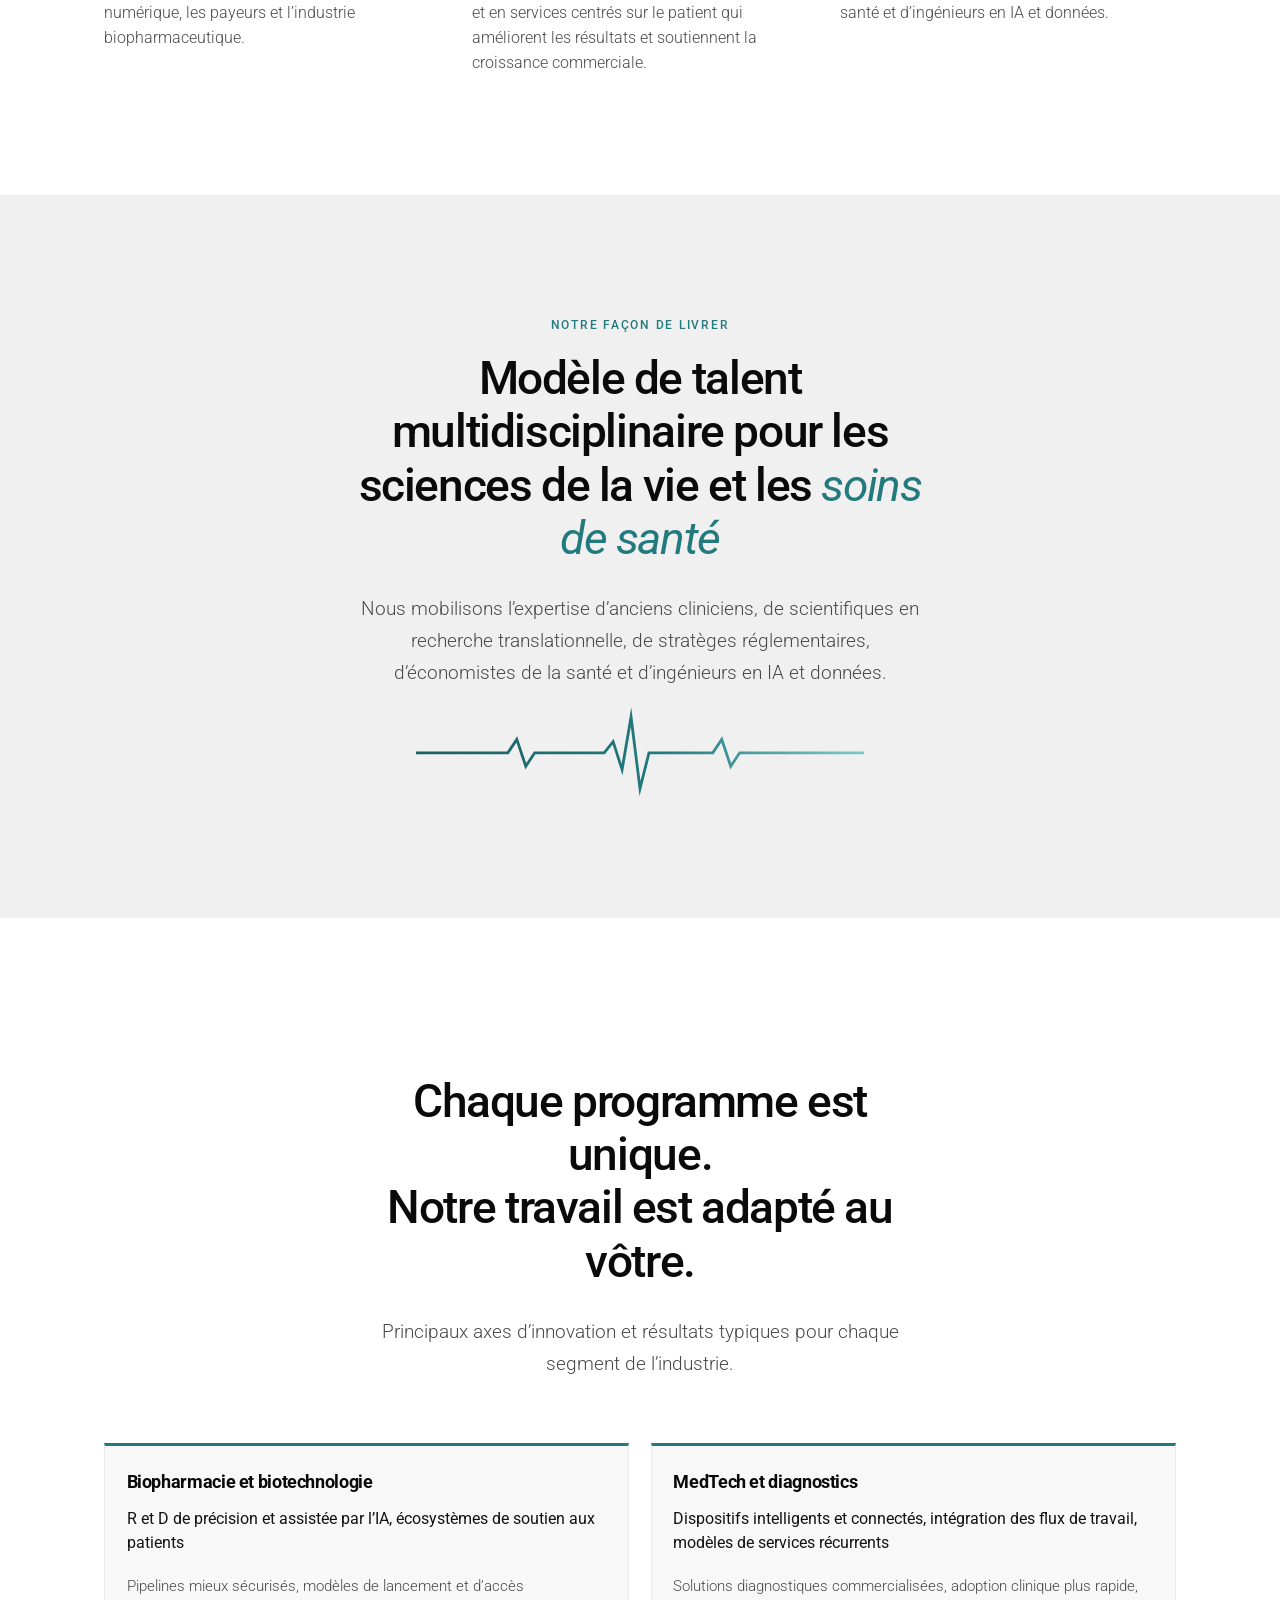
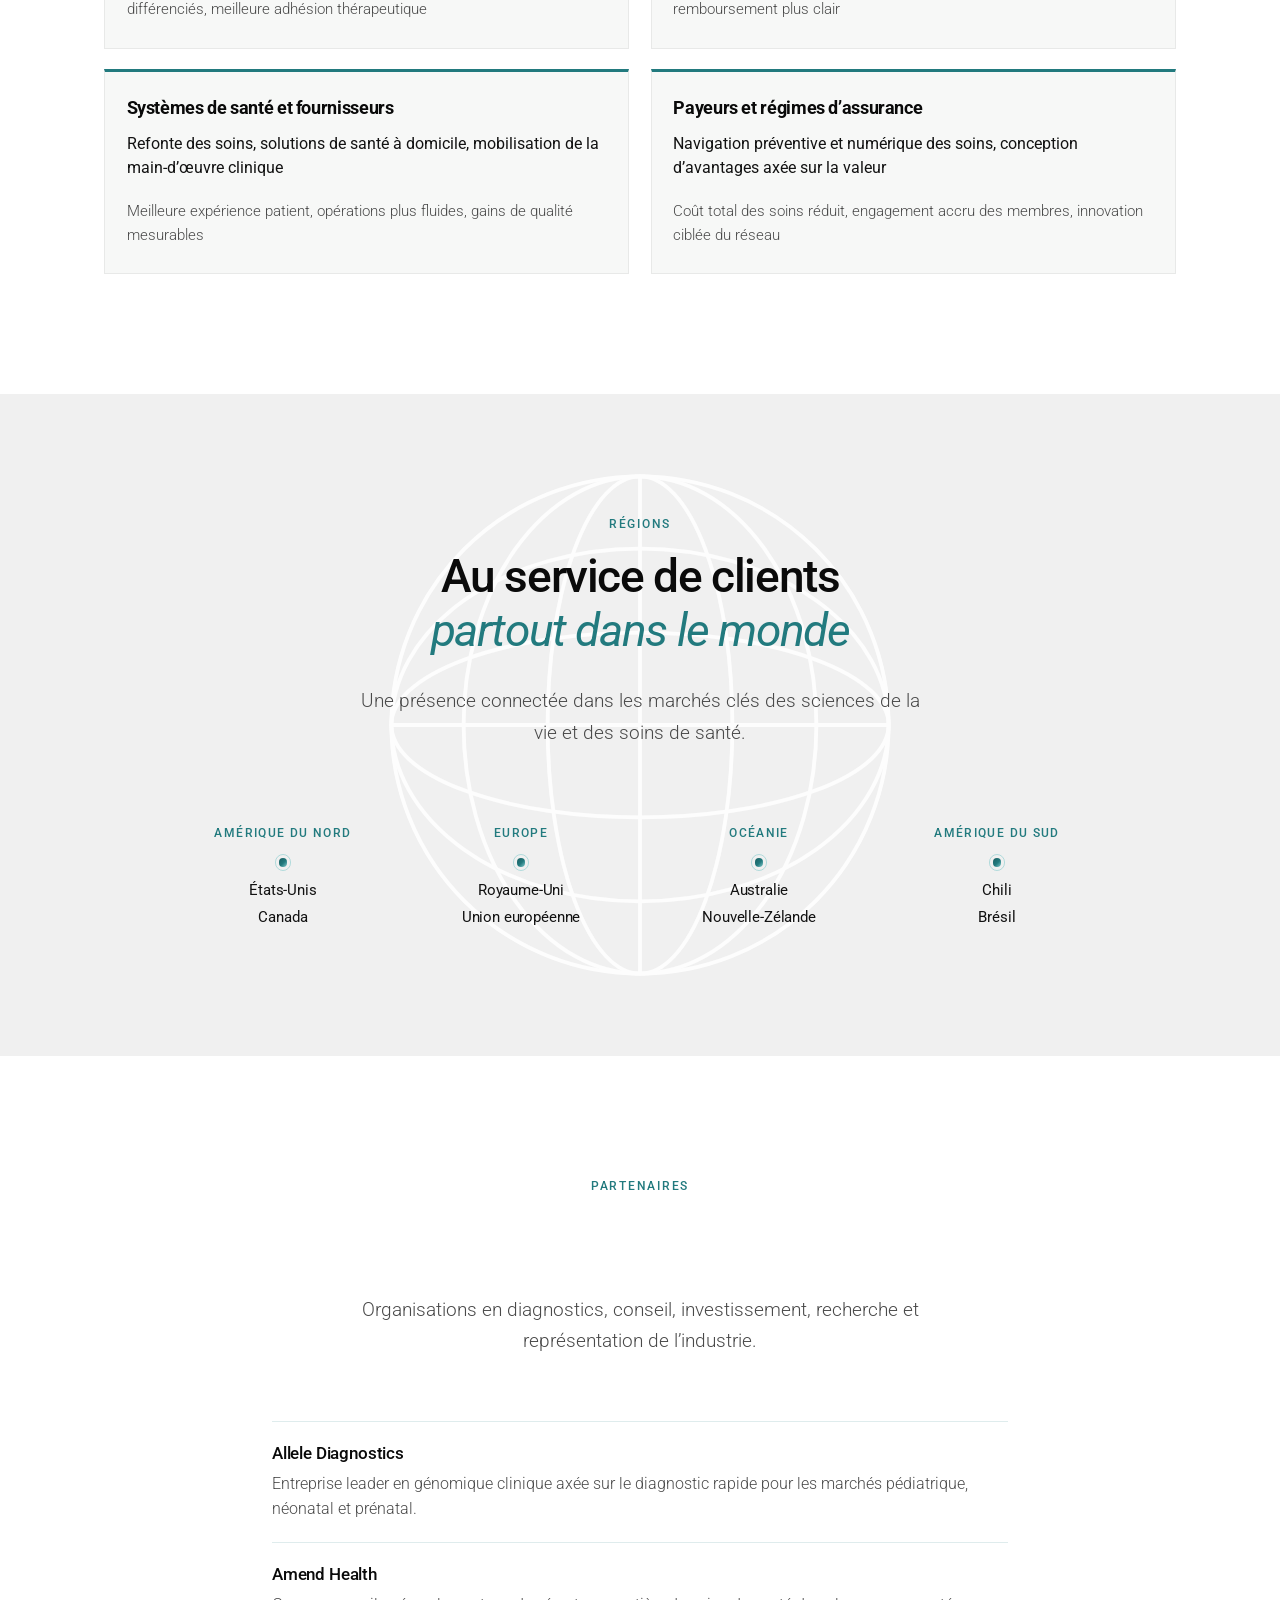
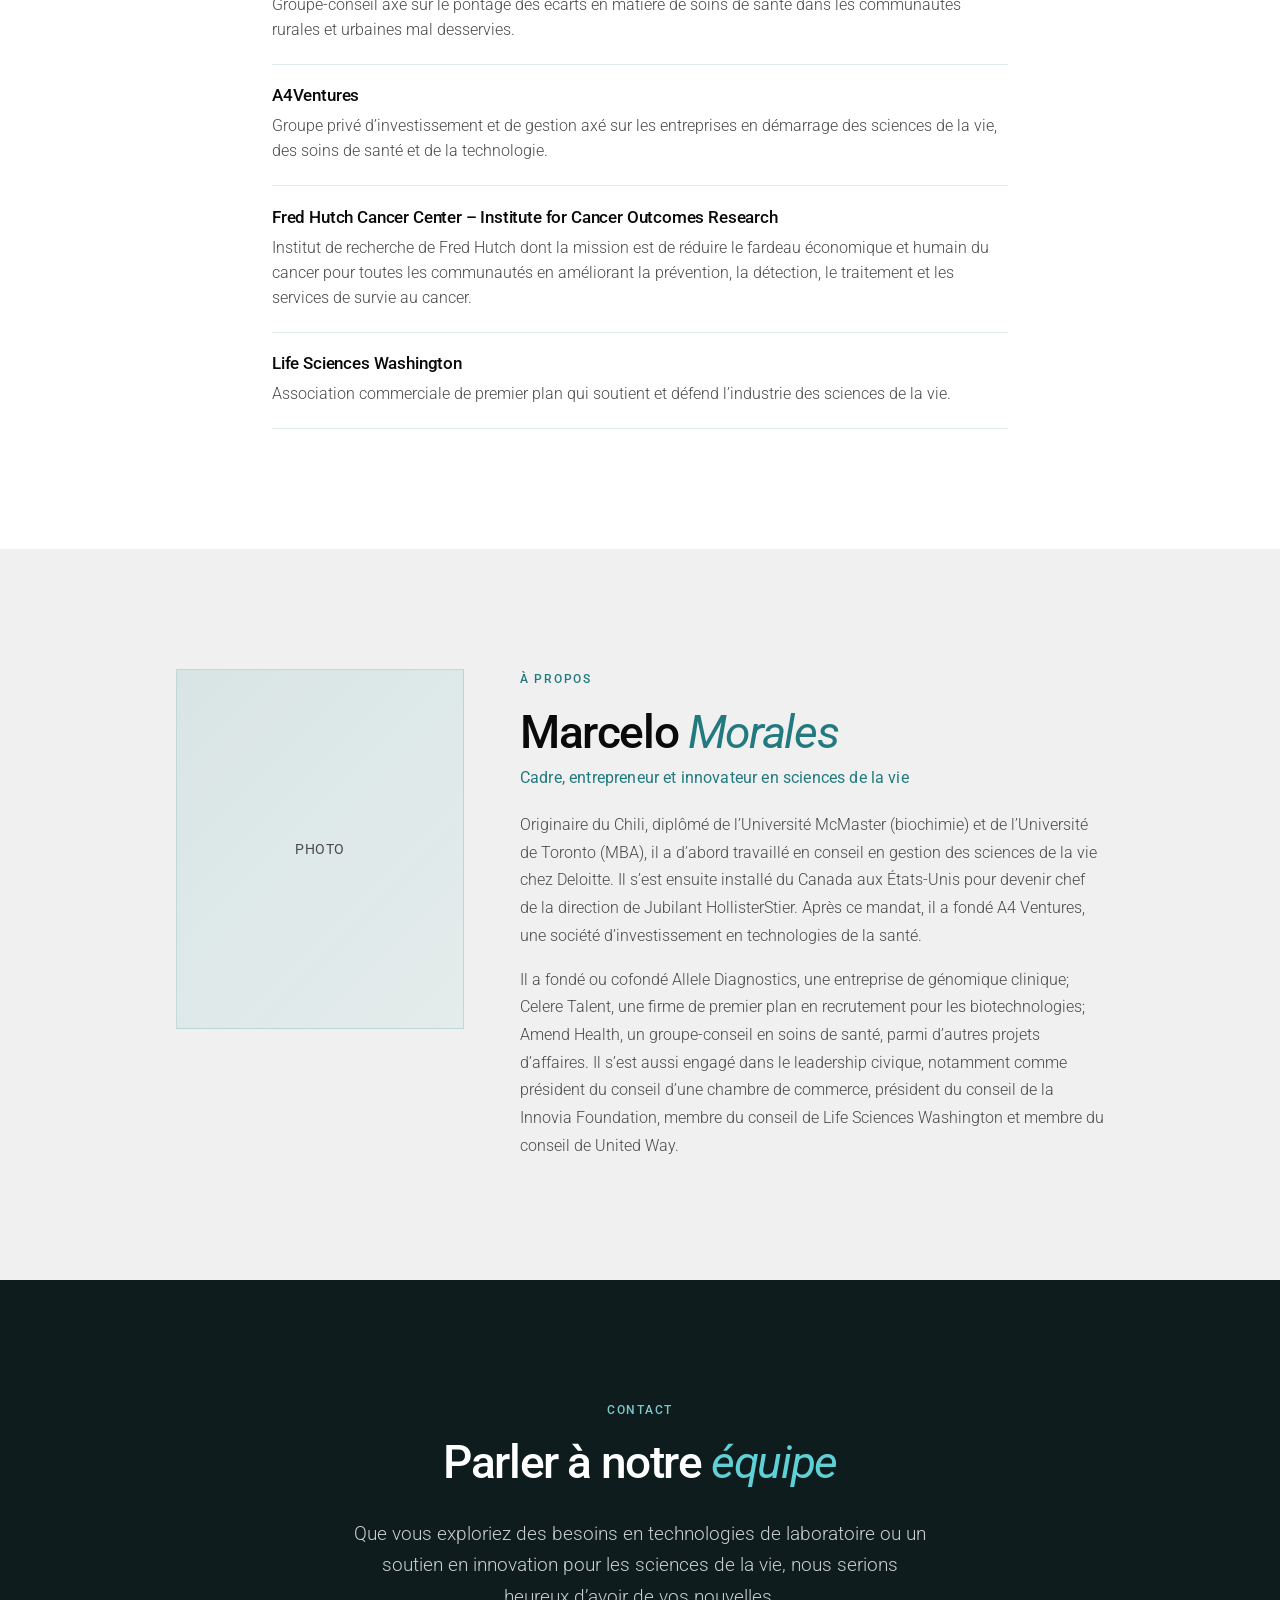
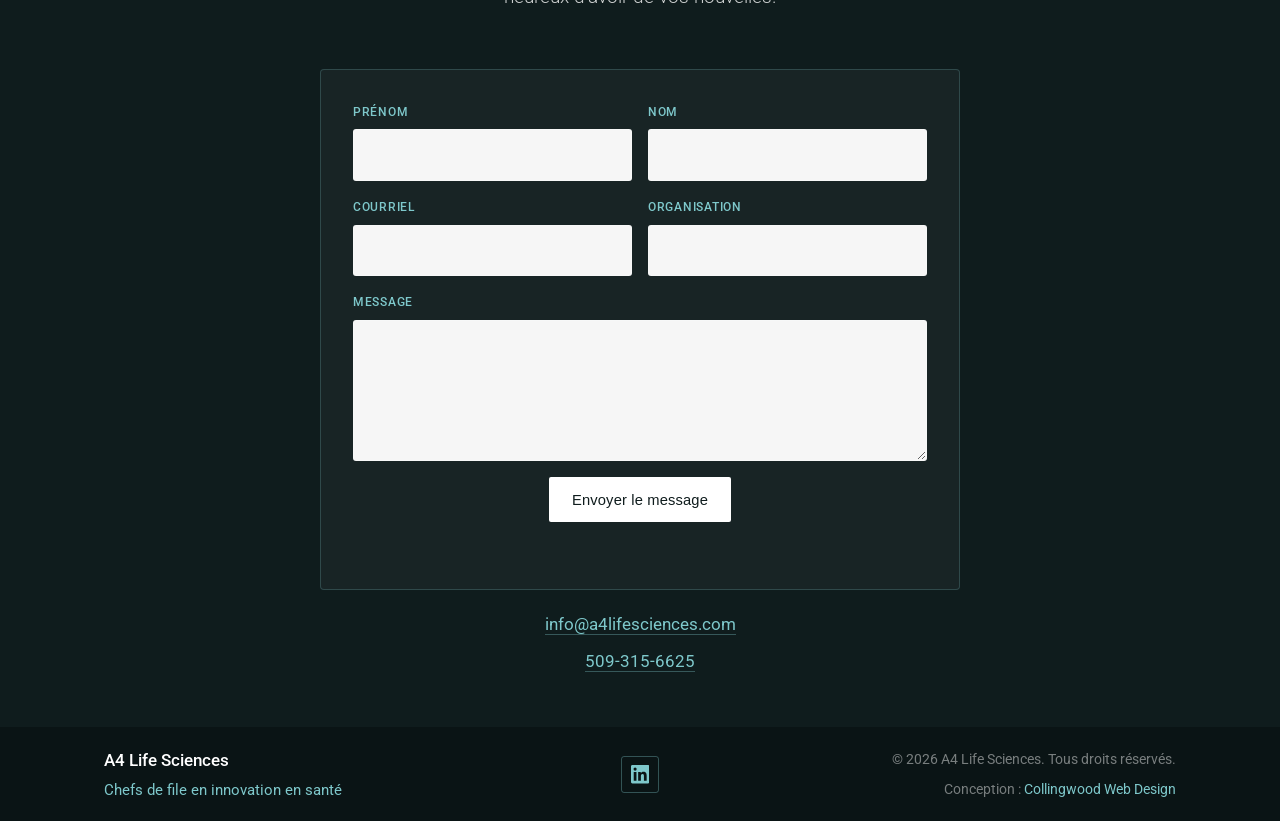
==== commit 7b26d22d: "Replace case studies with partners and about sections; add contact phone. Co-authored-by: Cursor <cu" ====
--- a/fr/index.html
+++ b/fr/index.html
@@ -56,7 +56,8 @@
         <a href="#focus">Focus</a>
         <a href="#solutions">Solutions</a>
         <a href="#regions">Régions</a>
-        <a href="#work">Travaux</a>
+        <a href="#partners">Partenaires</a>
+        <a href="#about">À propos</a>
         <a href="#contact">Contact</a>
       </nav>
       <nav class="lang-switch" aria-label="Langue">
@@ -252,32 +253,72 @@
       </div>
     </section>
 
-    <section id="work" class="section section--work" aria-labelledby="work-heading">
+    <section id="partners" class="section section--partners" aria-labelledby="partners-heading">
       <div class="section__inner">
         <div class="section__head section__head--center">
-          <p class="eyebrow reveal">Travaux sélectionnés</p>
-          <h2 id="work-heading" class="section__title section__title--wide reveal">Études de cas et cas d’utilisation</h2>
+          <p class="eyebrow reveal">Partenaires</p>
+          <h2 id="partners-heading" class="section__title section__title--wide reveal">
+            Organisations <span class="text-accent">partenaires</span>
+          </h2>
           <p class="section__intro section__intro--center reveal">
-            Exemples de mandats possibles — résumés à ajouter.
+            Organisations en diagnostics, conseil, investissement, recherche et représentation de l’industrie.
           </p>
         </div>
 
-        <div class="work-list">
-          <article class="work-item reveal">
-            <div class="media-slot media-slot--work" aria-hidden="true"><span>Image</span></div>
-            <h3>Tests génétiques diagnostiques</h3>
-            <p class="work-item__note">Cas d’utilisation — ajouter le résumé, les résultats et le contexte partenaire.</p>
-          </article>
-          <article class="work-item reveal delay-1">
-            <div class="media-slot media-slot--work" aria-hidden="true"><span>Image</span></div>
-            <h3>Achats hospitaliers consolidés</h3>
-            <p class="work-item__note">Cas d’utilisation — ajouter le résumé des gains d’efficacité et du modèle de livraison.</p>
-          </article>
-          <article class="work-item reveal delay-2">
-            <div class="media-slot media-slot--work" aria-hidden="true"><span>Image</span></div>
-            <h3>Distribution de diagnostics de laboratoire</h3>
-            <p class="work-item__note">Cas d’utilisation — ajouter l’approche de marché et le récit de commercialisation.</p>
-          </article>
+        <ul class="partner-list">
+          <li class="partner reveal">
+            <h3>
+              <a href="https://www.allelediagnostics.com/" rel="noopener noreferrer" target="_blank">Allele Diagnostics</a>
+            </h3>
+            <p>Entreprise leader en génomique clinique axée sur le diagnostic rapide pour les marchés pédiatrique, néonatal et prénatal.</p>
+          </li>
+          <li class="partner reveal delay-1">
+            <h3>
+              <a href="https://www.amend.health/" rel="noopener noreferrer" target="_blank">Amend Health</a>
+            </h3>
+            <p>Groupe-conseil axé sur le pontage des écarts en matière de soins de santé dans les communautés rurales et urbaines mal desservies.</p>
+          </li>
+          <li class="partner reveal delay-2">
+            <h3>
+              <a href="https://www.a4ventures.org/" rel="noopener noreferrer" target="_blank">A4Ventures</a>
+            </h3>
+            <p>Groupe privé d’investissement et de gestion axé sur les entreprises en démarrage des sciences de la vie, des soins de santé et de la technologie.</p>
+          </li>
+          <li class="partner reveal">
+            <h3>
+              <a href="https://www.fredhutch.org/en/research/institutes-networks-ircs/hutchinson-institute-for-cancer-outcomes-research.html" rel="noopener noreferrer" target="_blank">Fred Hutch Cancer Center – Institute for Cancer Outcomes Research</a>
+            </h3>
+            <p>Institut de recherche de Fred Hutch dont la mission est de réduire le fardeau économique et humain du cancer pour toutes les communautés en améliorant la prévention, la détection, le traitement et les services de survie au cancer.</p>
+          </li>
+          <li class="partner reveal delay-1">
+            <h3>
+              <a href="https://lifesciencewa.org/" rel="noopener noreferrer" target="_blank">Life Sciences Washington</a>
+            </h3>
+            <p>Association commerciale de premier plan qui soutient et défend l’industrie des sciences de la vie.</p>
+          </li>
+        </ul>
+      </div>
+    </section>
+
+    <section id="about" class="section section--about" aria-labelledby="about-heading">
+      <div class="section__inner">
+        <div class="about-profile">
+          <div class="about-profile__media reveal">
+            <div class="media-slot media-slot--portrait" aria-hidden="true"><span>Photo</span></div>
+          </div>
+          <div class="about-profile__content">
+            <p class="eyebrow reveal">À propos</p>
+            <h2 id="about-heading" class="section__title reveal">
+              Marcelo <span class="text-accent">Morales</span>
+            </h2>
+            <p class="about-profile__role reveal">Cadre, entrepreneur et innovateur en sciences de la vie</p>
+            <p class="about-profile__bio reveal delay-1">
+              Originaire du Chili, diplômé de l’Université McMaster (biochimie) et de l’Université de Toronto (MBA), il a d’abord travaillé en conseil en gestion des sciences de la vie chez Deloitte. Il s’est ensuite installé du Canada aux États-Unis pour devenir chef de la direction de Jubilant HollisterStier. Après ce mandat, il a fondé A4 Ventures, une société d’investissement en technologies de la santé.
+            </p>
+            <p class="about-profile__bio reveal delay-2">
+              Il a fondé ou cofondé Allele Diagnostics, une entreprise de génomique clinique; Celere Talent, une firme de premier plan en recrutement pour les biotechnologies; Amend Health, un groupe-conseil en soins de santé, parmi d’autres projets d’affaires. Il s’est aussi engagé dans le leadership civique, notamment comme président du conseil d’une chambre de commerce, président du conseil de la Innovia Foundation, membre du conseil de Life Sciences Washington et membre du conseil de United Way.
+            </p>
+          </div>
         </div>
       </div>
     </section>
@@ -339,8 +380,8 @@
         <p class="contact-detail reveal">
           <a href="mailto:info@a4lifesciences.com">info@a4lifesciences.com</a>
         </p>
-        <p class="contact-blank reveal">
-          <span class="blank-label">À ajouter :</span> numéro de téléphone.
+        <p class="contact-detail contact-detail--phone reveal">
+          <a href="tel:+15093156625">509-315-6625</a>
         </p>
       </div>
     </section>
--- a/css/styles.css
+++ b/css/styles.css
@@ -305,8 +305,9 @@
 
 .nav {
   display: none;
-  gap: 1.35rem;
+  gap: 1.05rem;
   margin-left: auto;
+  font-size: 0.92rem;
 }
 
 .lang-switch {
@@ -1056,38 +1057,123 @@
   }
 }
 
-/* Work placeholders */
-.section--work {
+/* Partners */
+.section--partners {
   background: #fff;
 }
 
-.work-list {
+.partner-list {
+  list-style: none;
+  margin: clamp(1.75rem, 4vw, 2.75rem) auto 0;
+  padding: 0;
+  max-width: 46rem;
   display: grid;
-  gap: var(--space-lg);
-}
-
-@media (min-width: 800px) {
-  .work-list {
-    grid-template-columns: repeat(3, minmax(0, 1fr));
-    gap: 1.75rem;
-  }
-}
-
-.work-item h3 {
-  font-size: 1.1rem;
+  gap: 0;
+}
+
+.partner {
+  padding: 1.35rem 0;
+  border-top: 1px solid rgba(34, 122, 126, 0.14);
+}
+
+.partner:last-child {
+  border-bottom: 1px solid rgba(34, 122, 126, 0.14);
+}
+
+.partner h3 {
+  margin: 0 0 0.45rem;
+  font-size: 1.08rem;
   font-weight: 500;
-}
-
-.work-item__note {
+  letter-spacing: -0.01em;
+}
+
+.partner h3 a {
+  color: var(--color-black);
+  text-decoration: none;
+  border-bottom: 1px solid transparent;
+  transition: color 0.2s var(--ease), border-color 0.2s var(--ease);
+}
+
+.partner h3 a:hover {
+  color: var(--color-highlight-deep);
+  border-bottom-color: rgba(34, 122, 126, 0.45);
+}
+
+.partner p {
+  margin: 0;
   color: var(--color-text-muted);
   font-weight: 300;
-  font-size: 0.95rem;
-}
-
-.section--work .media-slot {
+  font-size: 0.98rem;
+  line-height: 1.6;
+}
+
+/* About */
+.section--about {
+  background: #f0f0f0;
+}
+
+.about-profile {
+  display: grid;
+  gap: clamp(1.75rem, 4vw, 2.75rem);
+  align-items: start;
+  max-width: 58rem;
+  margin: 0 auto;
+}
+
+@media (min-width: 860px) {
+  .about-profile {
+    grid-template-columns: minmax(14rem, 18rem) minmax(0, 1fr);
+    gap: clamp(2rem, 5vw, 3.5rem);
+    align-items: start;
+  }
+}
+
+.about-profile__media {
+  width: 100%;
+  max-width: 18rem;
+  margin: 0 auto;
+}
+
+@media (min-width: 860px) {
+  .about-profile__media {
+    margin: 0;
+    position: sticky;
+    top: 5.5rem;
+  }
+}
+
+.media-slot--portrait {
+  aspect-ratio: 4 / 5;
   border-style: solid;
-  border-color: rgba(34, 122, 126, 0.14);
-  background: #f5f7f7;
+  border-color: rgba(34, 122, 126, 0.16);
+  background:
+    linear-gradient(135deg, rgba(34, 122, 126, 0.08), rgba(34, 122, 126, 0.02)),
+    #e8eeee;
+}
+
+.about-profile__content .section__title {
+  margin-bottom: 0.35rem;
+}
+
+.about-profile__role {
+  margin: 0 0 1.25rem;
+  color: var(--color-highlight);
+  font-size: 1rem;
+  font-weight: 400;
+  letter-spacing: 0.01em;
+}
+
+.about-profile__bio {
+  margin: 0 0 1rem;
+  color: var(--color-text-muted);
+  font-weight: 300;
+  font-size: 1.02rem;
+  line-height: 1.7;
+  max-width: 40rem;
+}
+
+.about-profile__bio:last-child {
+  margin-bottom: 0;
 }
 
 /* Contact */
@@ -1219,6 +1305,10 @@
   font-weight: 400;
 }
 
+.contact-detail--phone {
+  margin-top: 0.55rem;
+}
+
 .contact-detail a {
   color: #7ec8cb;
   text-decoration: none;
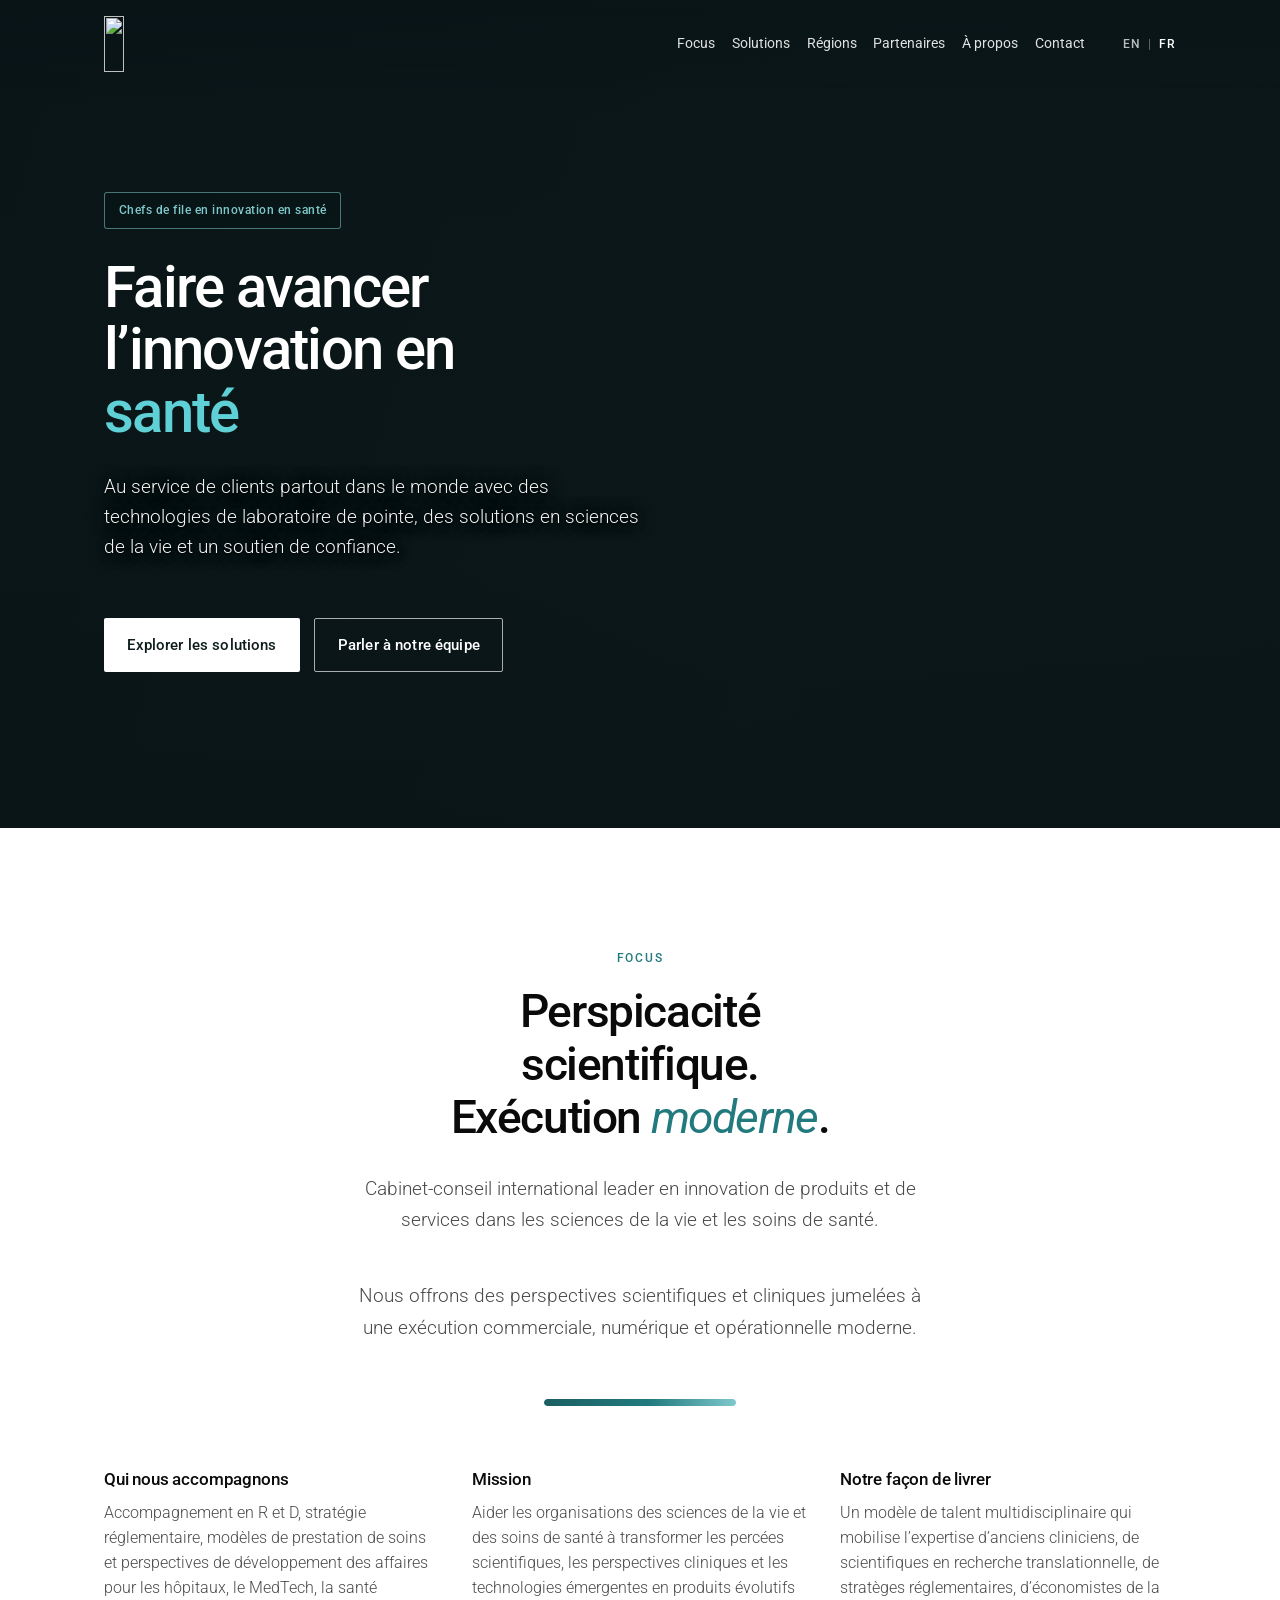
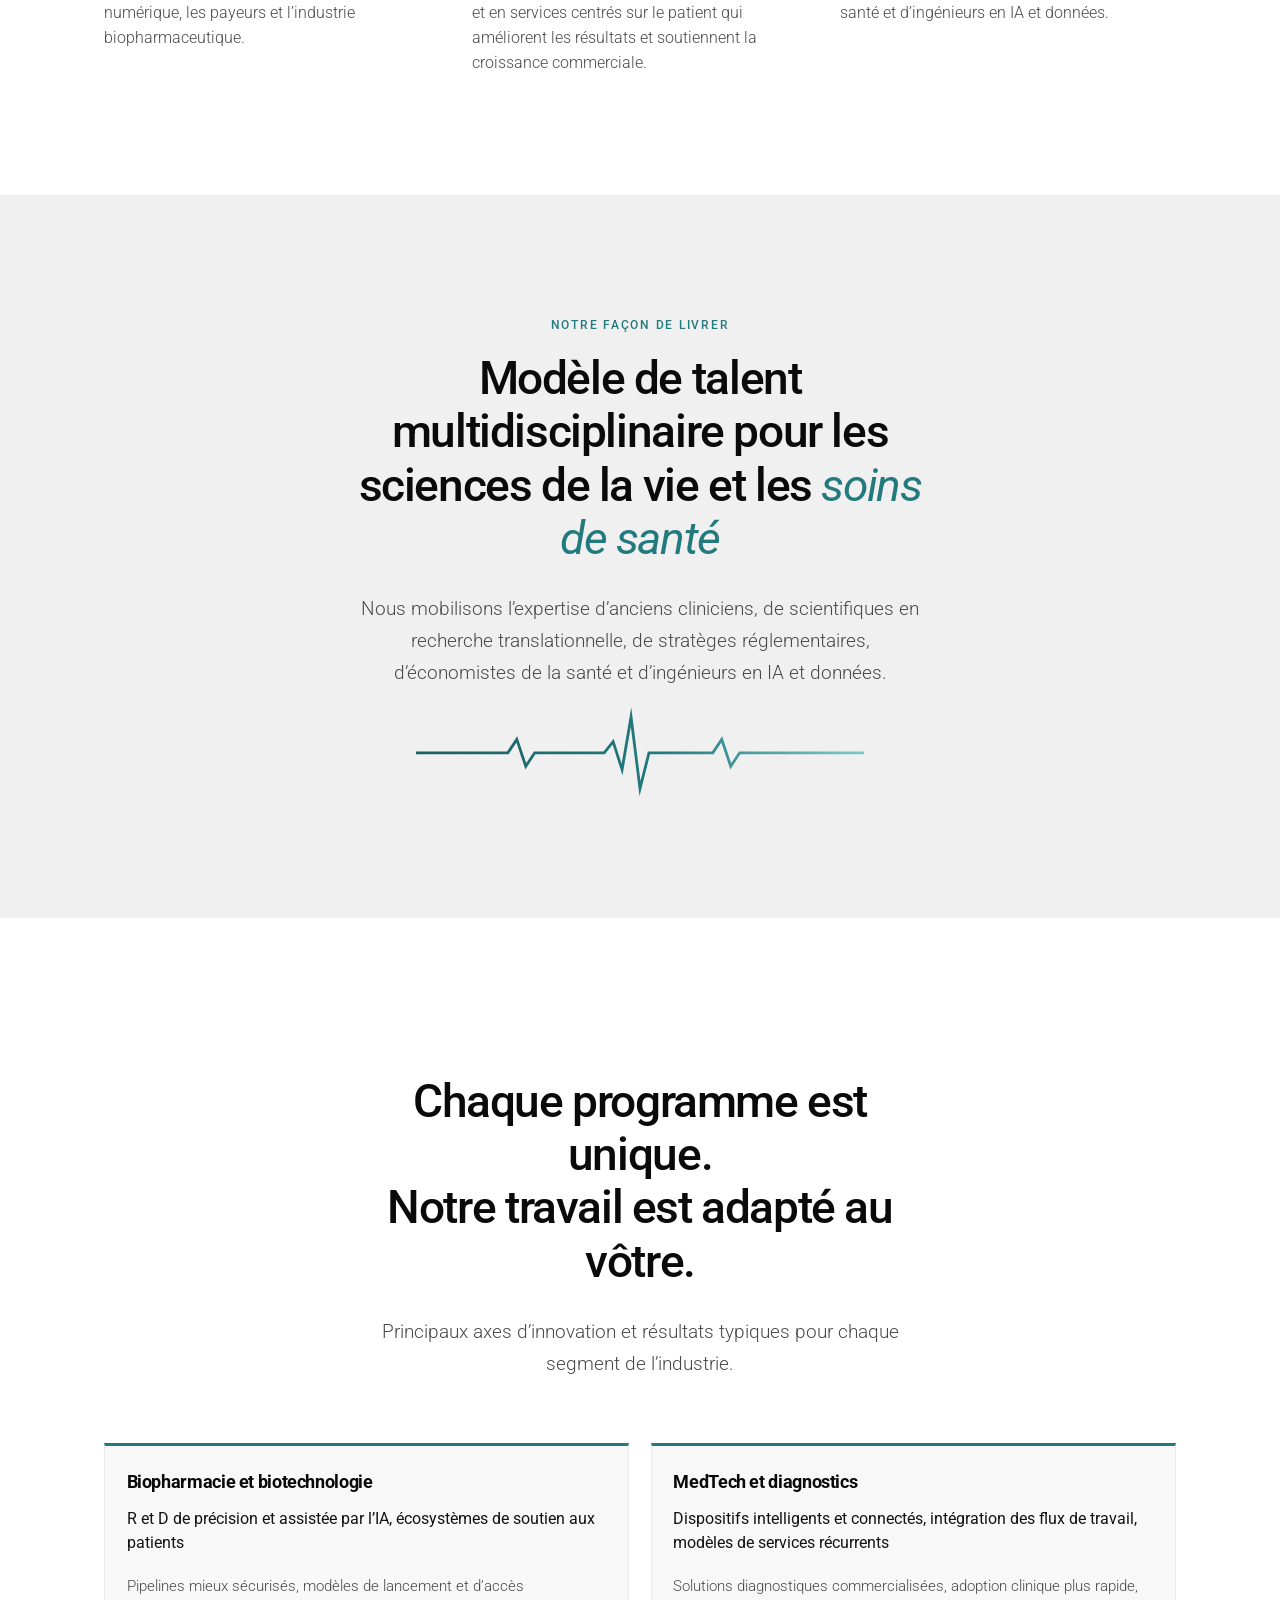
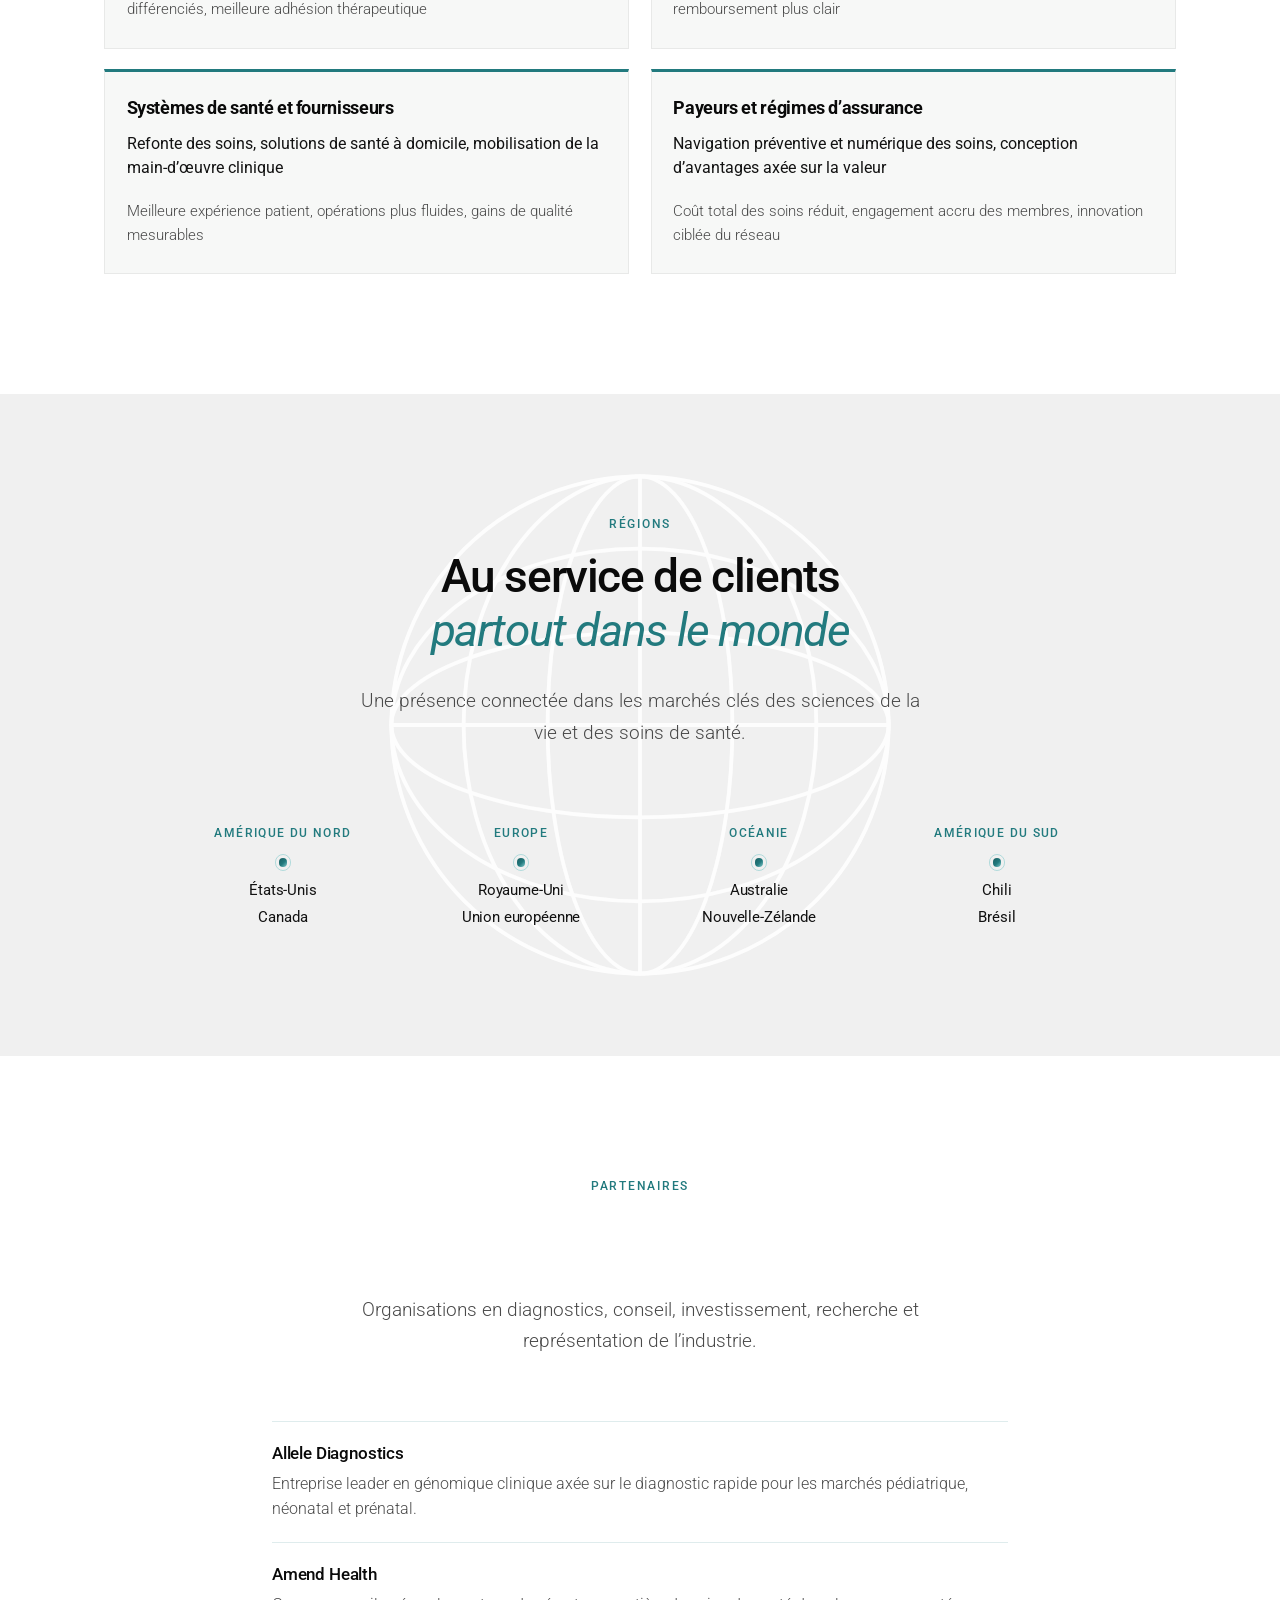
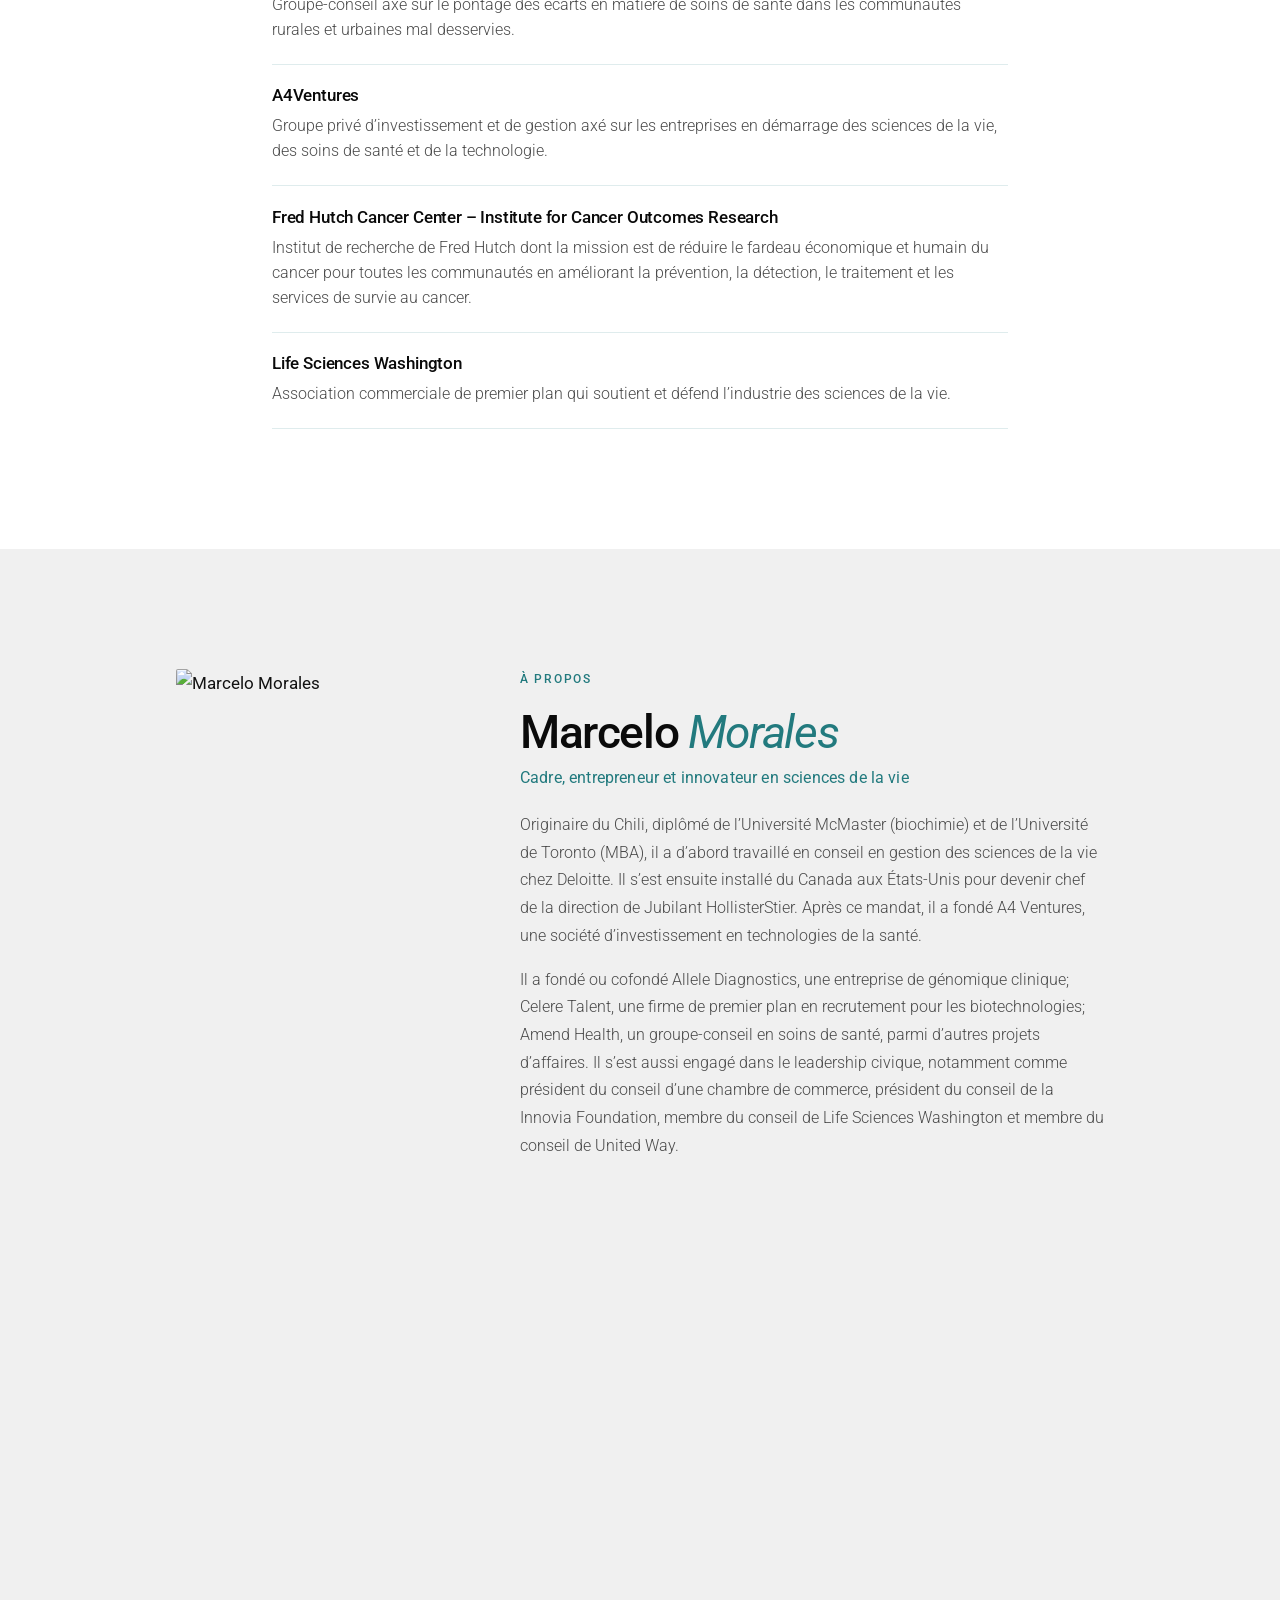
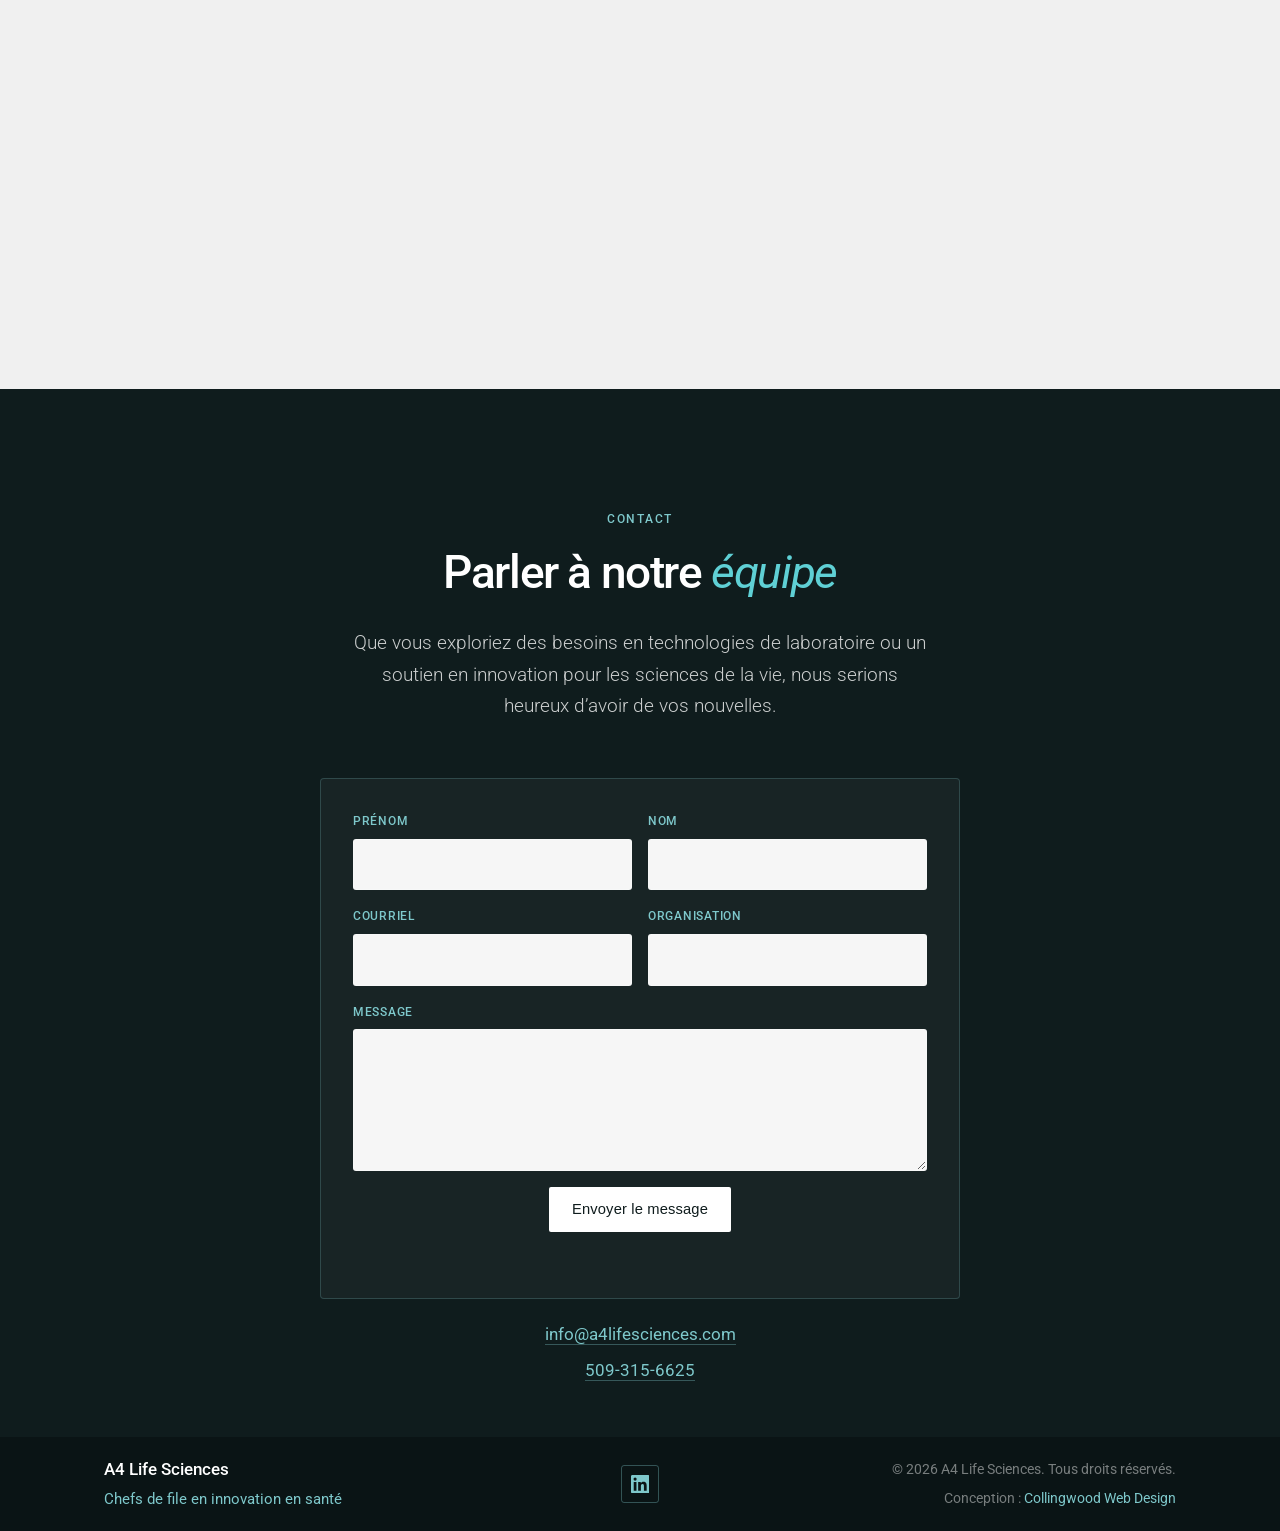
==== commit fd4476c3: "Add Marcelo Morales headshot to the About section. Co-authored-by: Cursor <cursoragent@cursor.com>" ====
--- a/fr/index.html
+++ b/fr/index.html
@@ -304,7 +304,15 @@
       <div class="section__inner">
         <div class="about-profile">
           <div class="about-profile__media reveal">
-            <div class="media-slot media-slot--portrait" aria-hidden="true"><span>Photo</span></div>
+            <img
+              class="about-profile__photo"
+              src="https://media.cwd-cdn.com/a4-life-science/images/marcelo-morales-headshot.jpg"
+              alt="Marcelo Morales"
+              width="960"
+              height="1200"
+              loading="lazy"
+              decoding="async"
+            >
           </div>
           <div class="about-profile__content">
             <p class="eyebrow reveal">À propos</p>
@@ -420,6 +428,7 @@
 
   <script src="../js/main.js" defer></script>
   <script src="https://web-production-54a6d.up.railway.app/static/cwd-contact.js"></script>
+
   <script
     defer
     src="https://media.cwd-cdn.com/monitor/agent/v1/agent.min.js"
--- a/css/styles.css
+++ b/css/styles.css
@@ -1151,6 +1151,15 @@
     #e8eeee;
 }
 
+.about-profile__photo {
+  display: block;
+  width: 100%;
+  aspect-ratio: 4 / 5;
+  object-fit: cover;
+  object-position: center 18%;
+  border-radius: 2px;
+}
+
 .about-profile__content .section__title {
   margin-bottom: 0.35rem;
 }
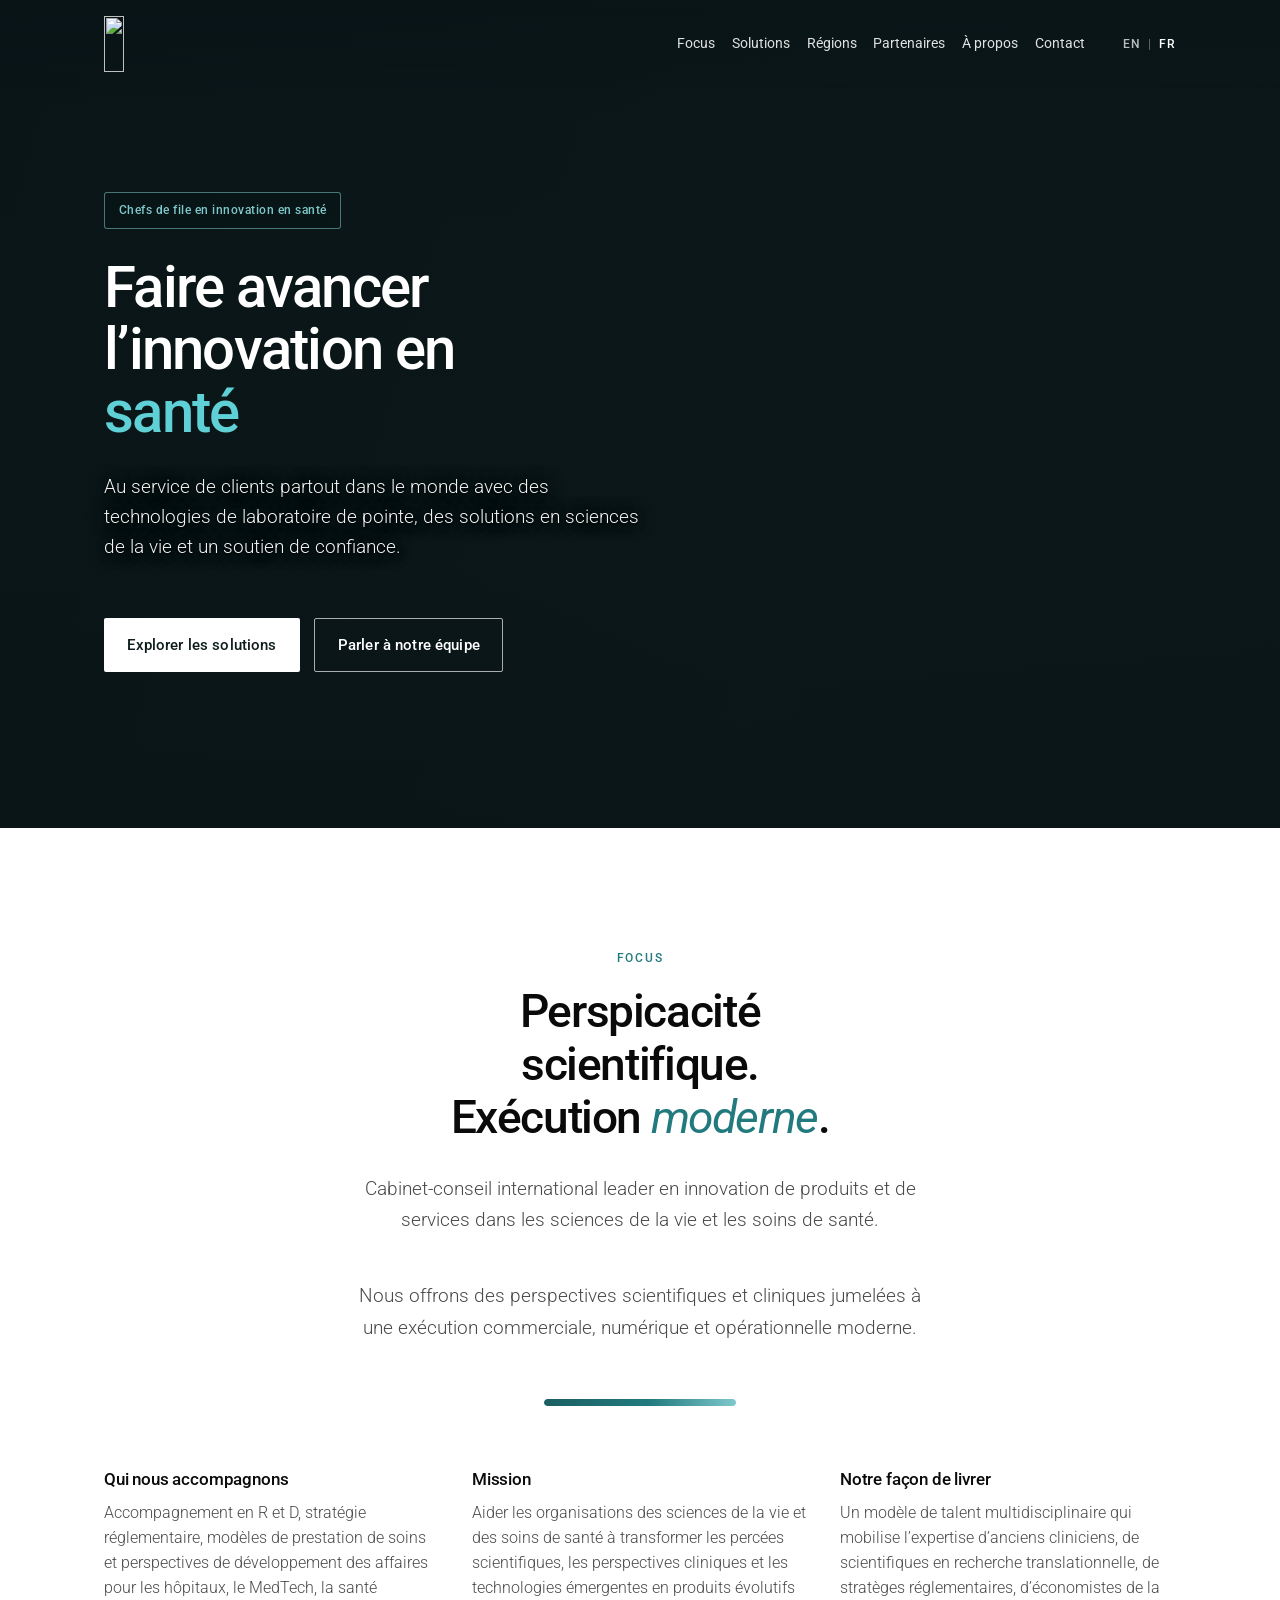
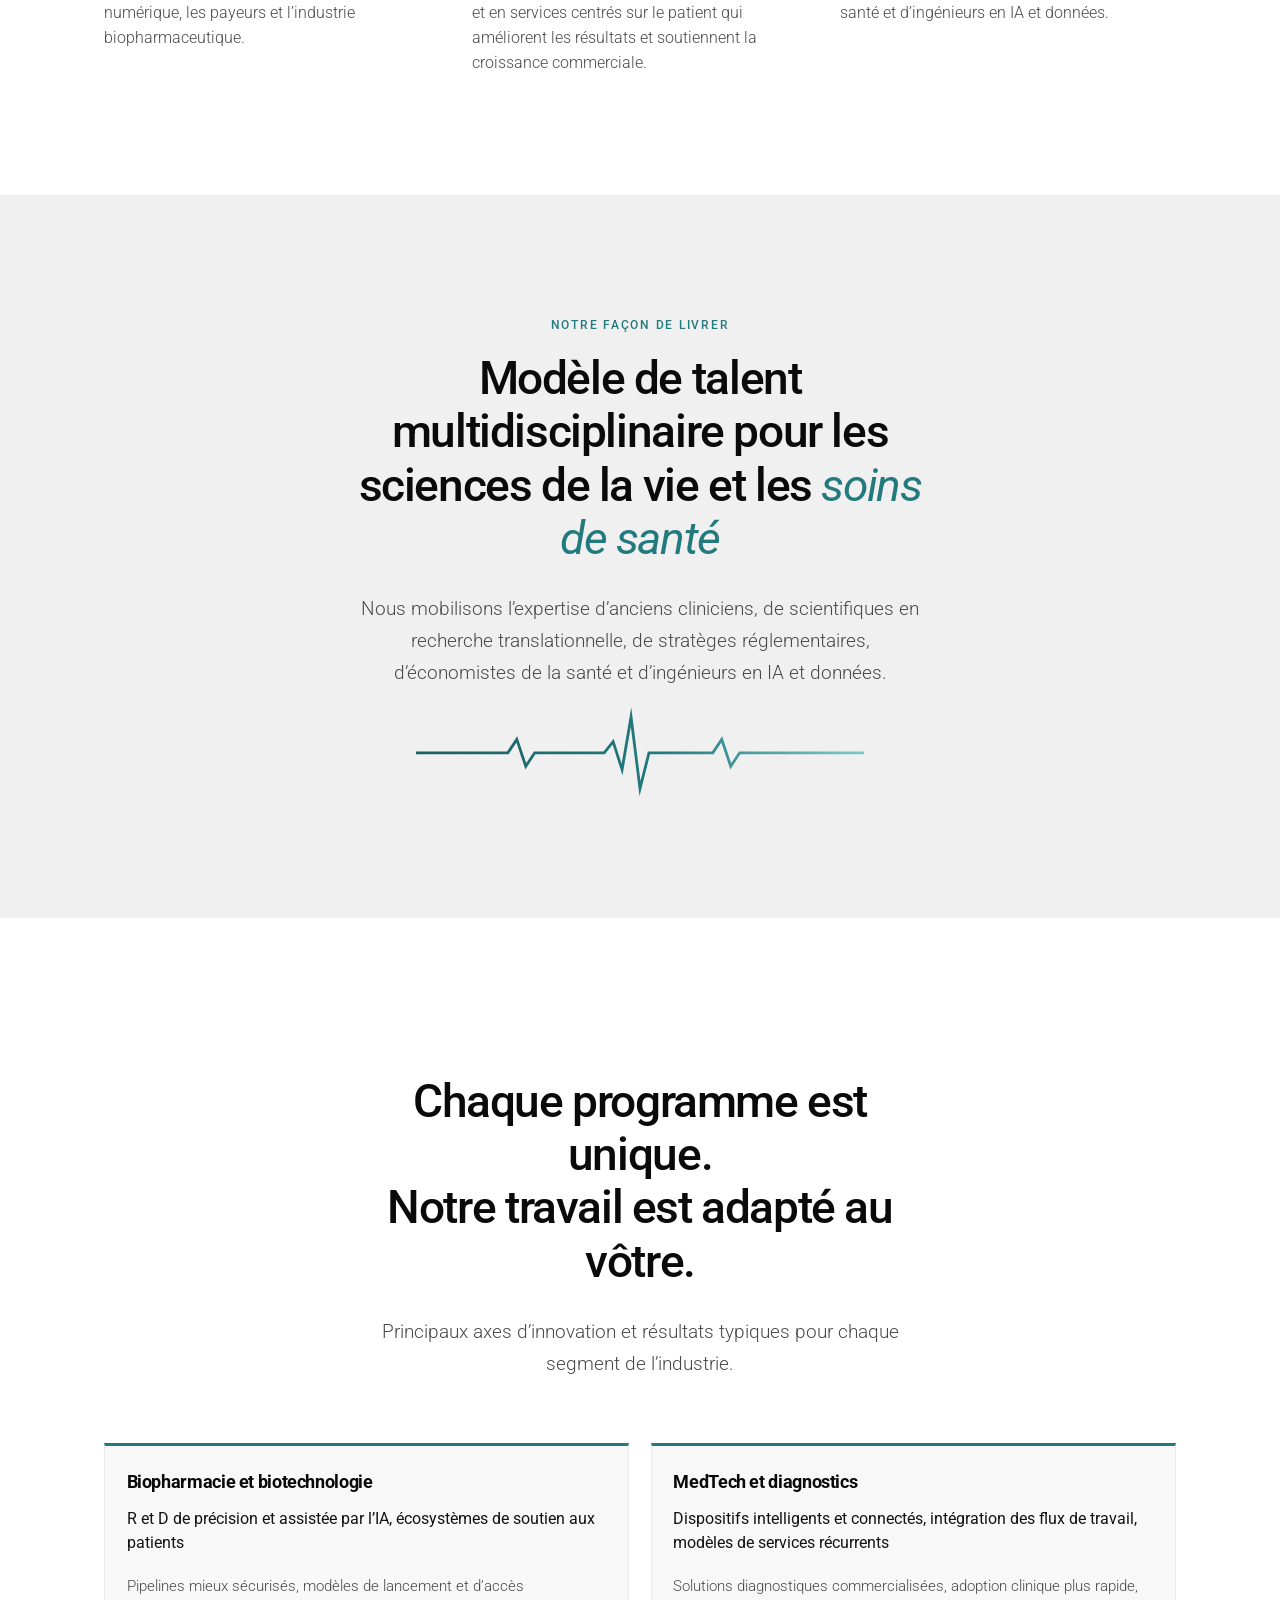
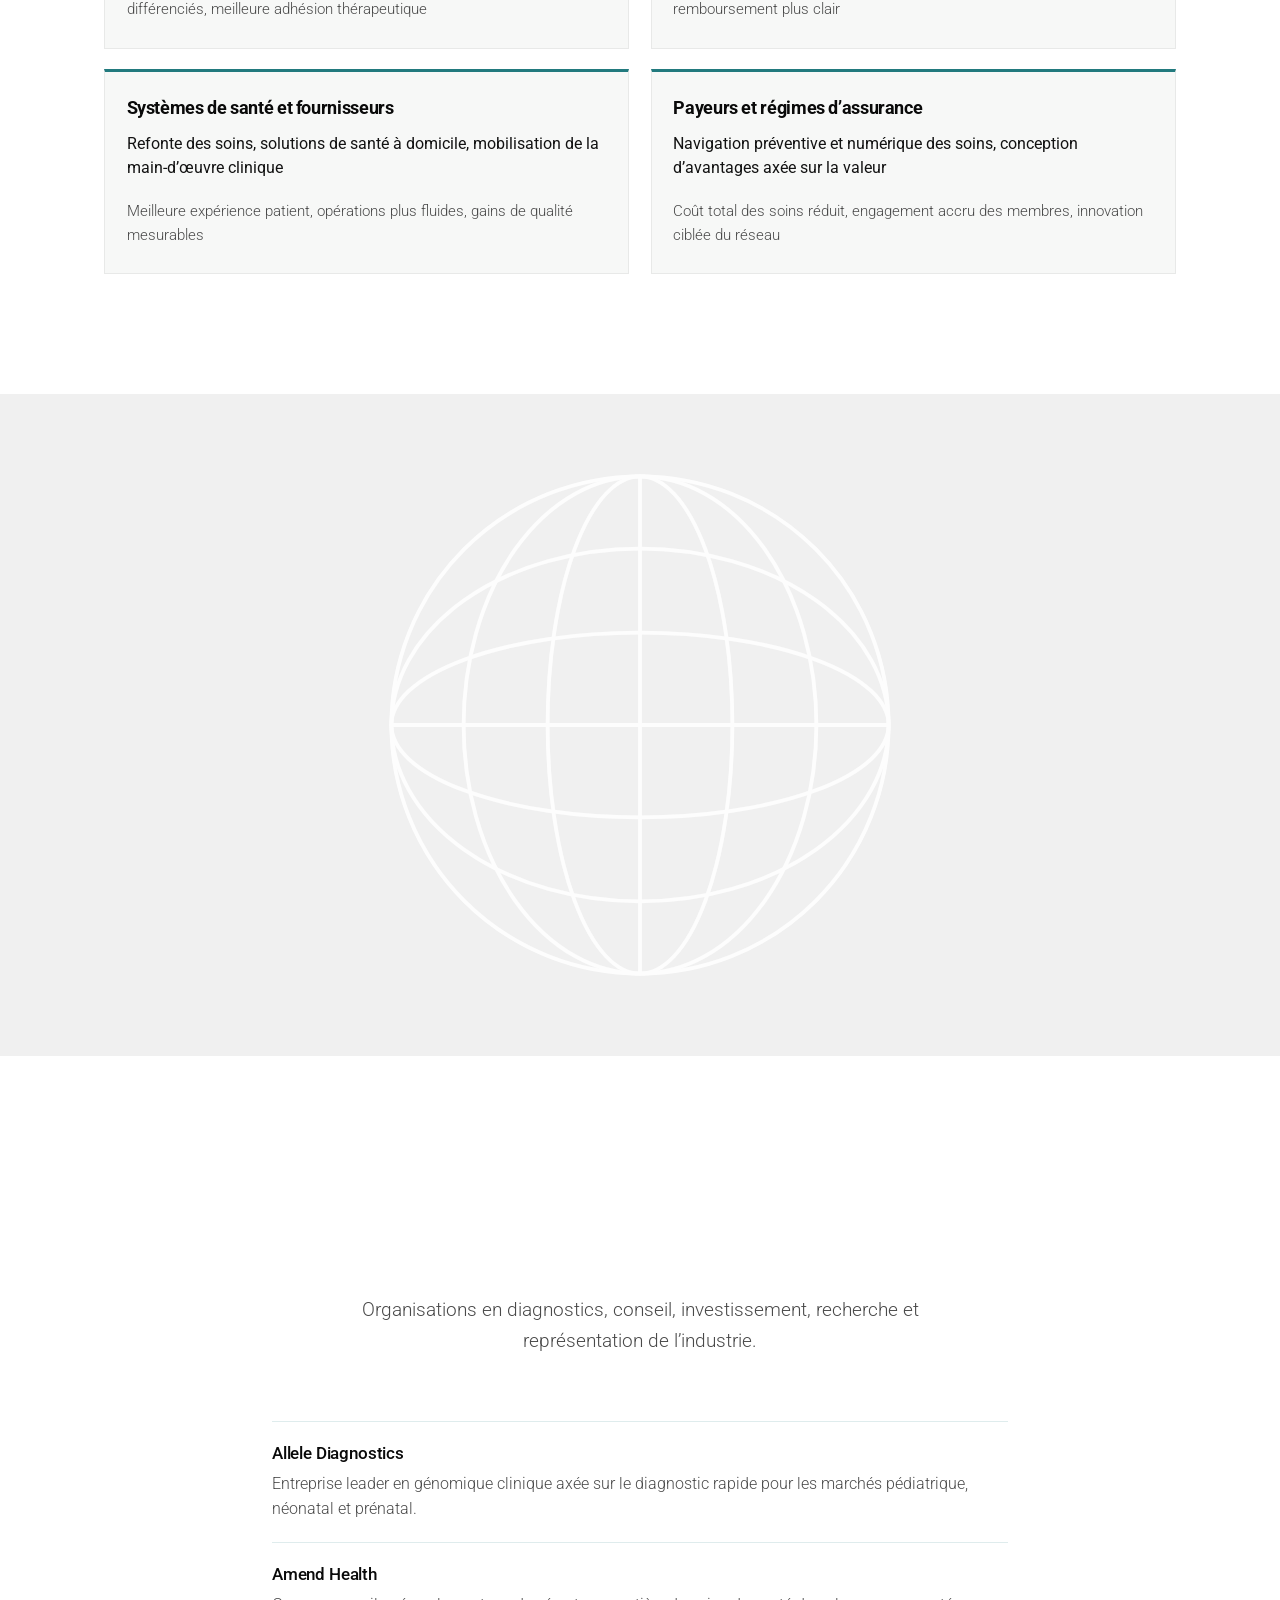
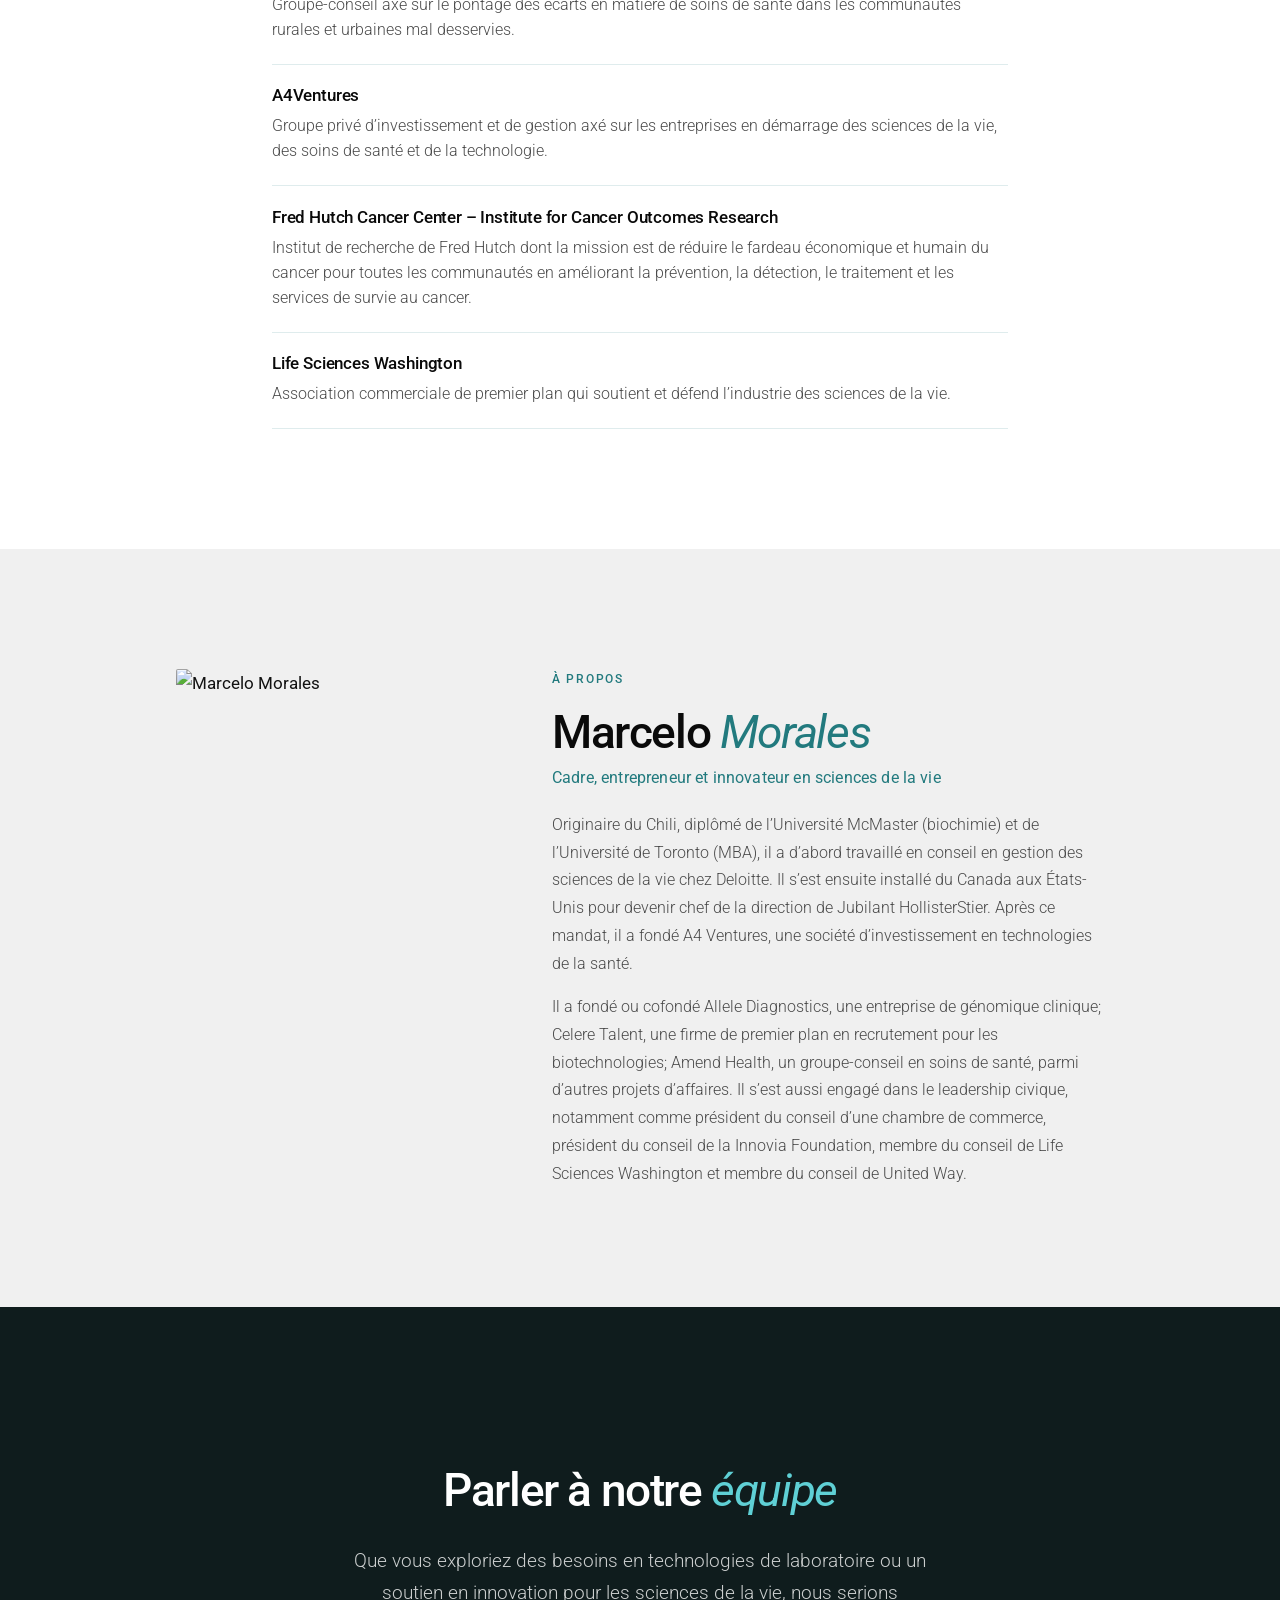
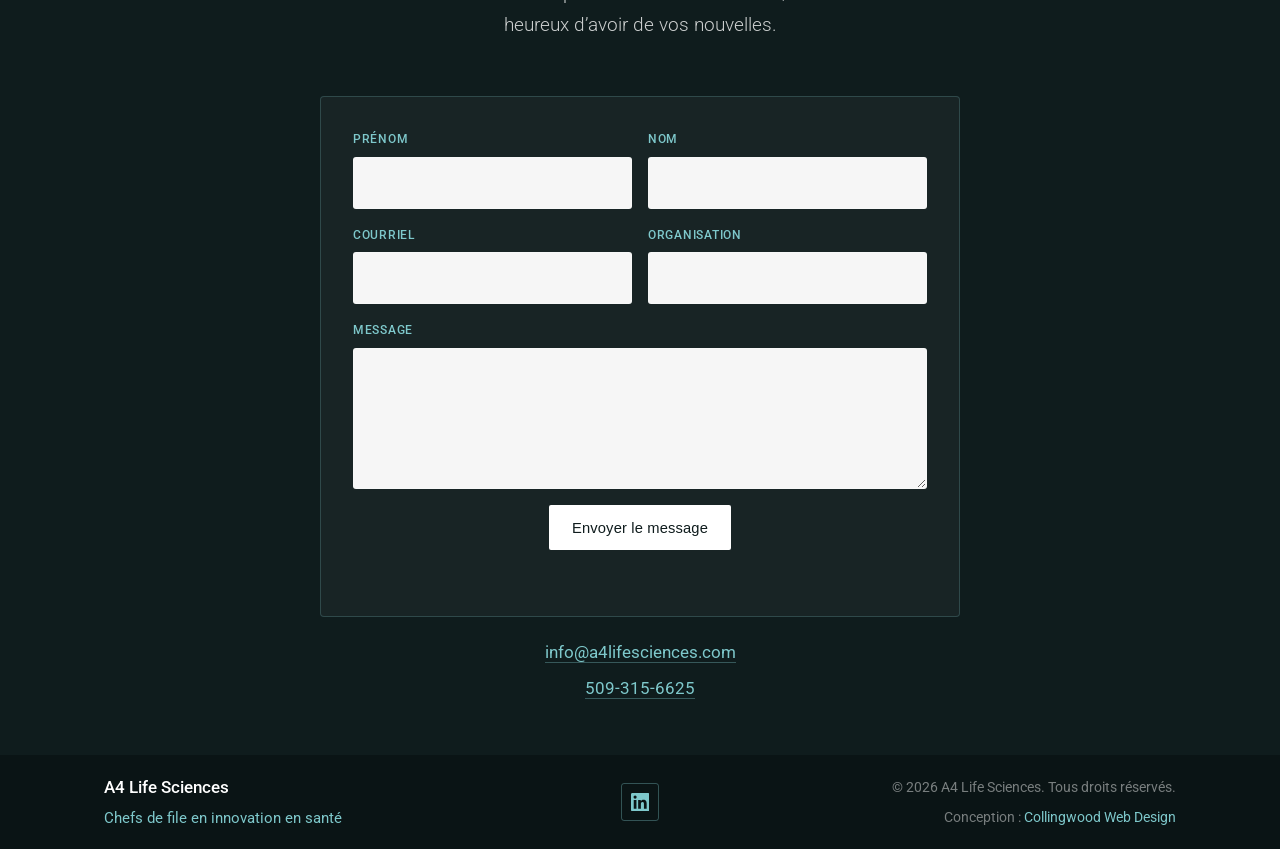
==== commit 8657e08b: "Show the full Marcelo headshot without aggressive portrait cropping. Co-authored-by: Cursor <cursora" ====
--- a/fr/index.html
+++ b/fr/index.html
@@ -308,8 +308,8 @@
               class="about-profile__photo"
               src="https://media.cwd-cdn.com/a4-life-science/images/marcelo-morales-headshot.jpg"
               alt="Marcelo Morales"
-              width="960"
-              height="1200"
+              width="1122"
+              height="1402"
               loading="lazy"
               decoding="async"
             >
@@ -428,7 +428,6 @@
 
   <script src="../js/main.js" defer></script>
   <script src="https://web-production-54a6d.up.railway.app/static/cwd-contact.js"></script>
-
   <script
     defer
     src="https://media.cwd-cdn.com/monitor/agent/v1/agent.min.js"
--- a/css/styles.css
+++ b/css/styles.css
@@ -1122,7 +1122,7 @@
 
 @media (min-width: 860px) {
   .about-profile {
-    grid-template-columns: minmax(14rem, 18rem) minmax(0, 1fr);
+    grid-template-columns: minmax(16rem, 20rem) minmax(0, 1fr);
     gap: clamp(2rem, 5vw, 3.5rem);
     align-items: start;
   }
@@ -1130,7 +1130,7 @@
 
 .about-profile__media {
   width: 100%;
-  max-width: 18rem;
+  max-width: 20rem;
   margin: 0 auto;
 }
 
@@ -1154,9 +1154,8 @@
 .about-profile__photo {
   display: block;
   width: 100%;
-  aspect-ratio: 4 / 5;
-  object-fit: cover;
-  object-position: center 18%;
+  height: auto;
+  max-width: 100%;
   border-radius: 2px;
 }
 
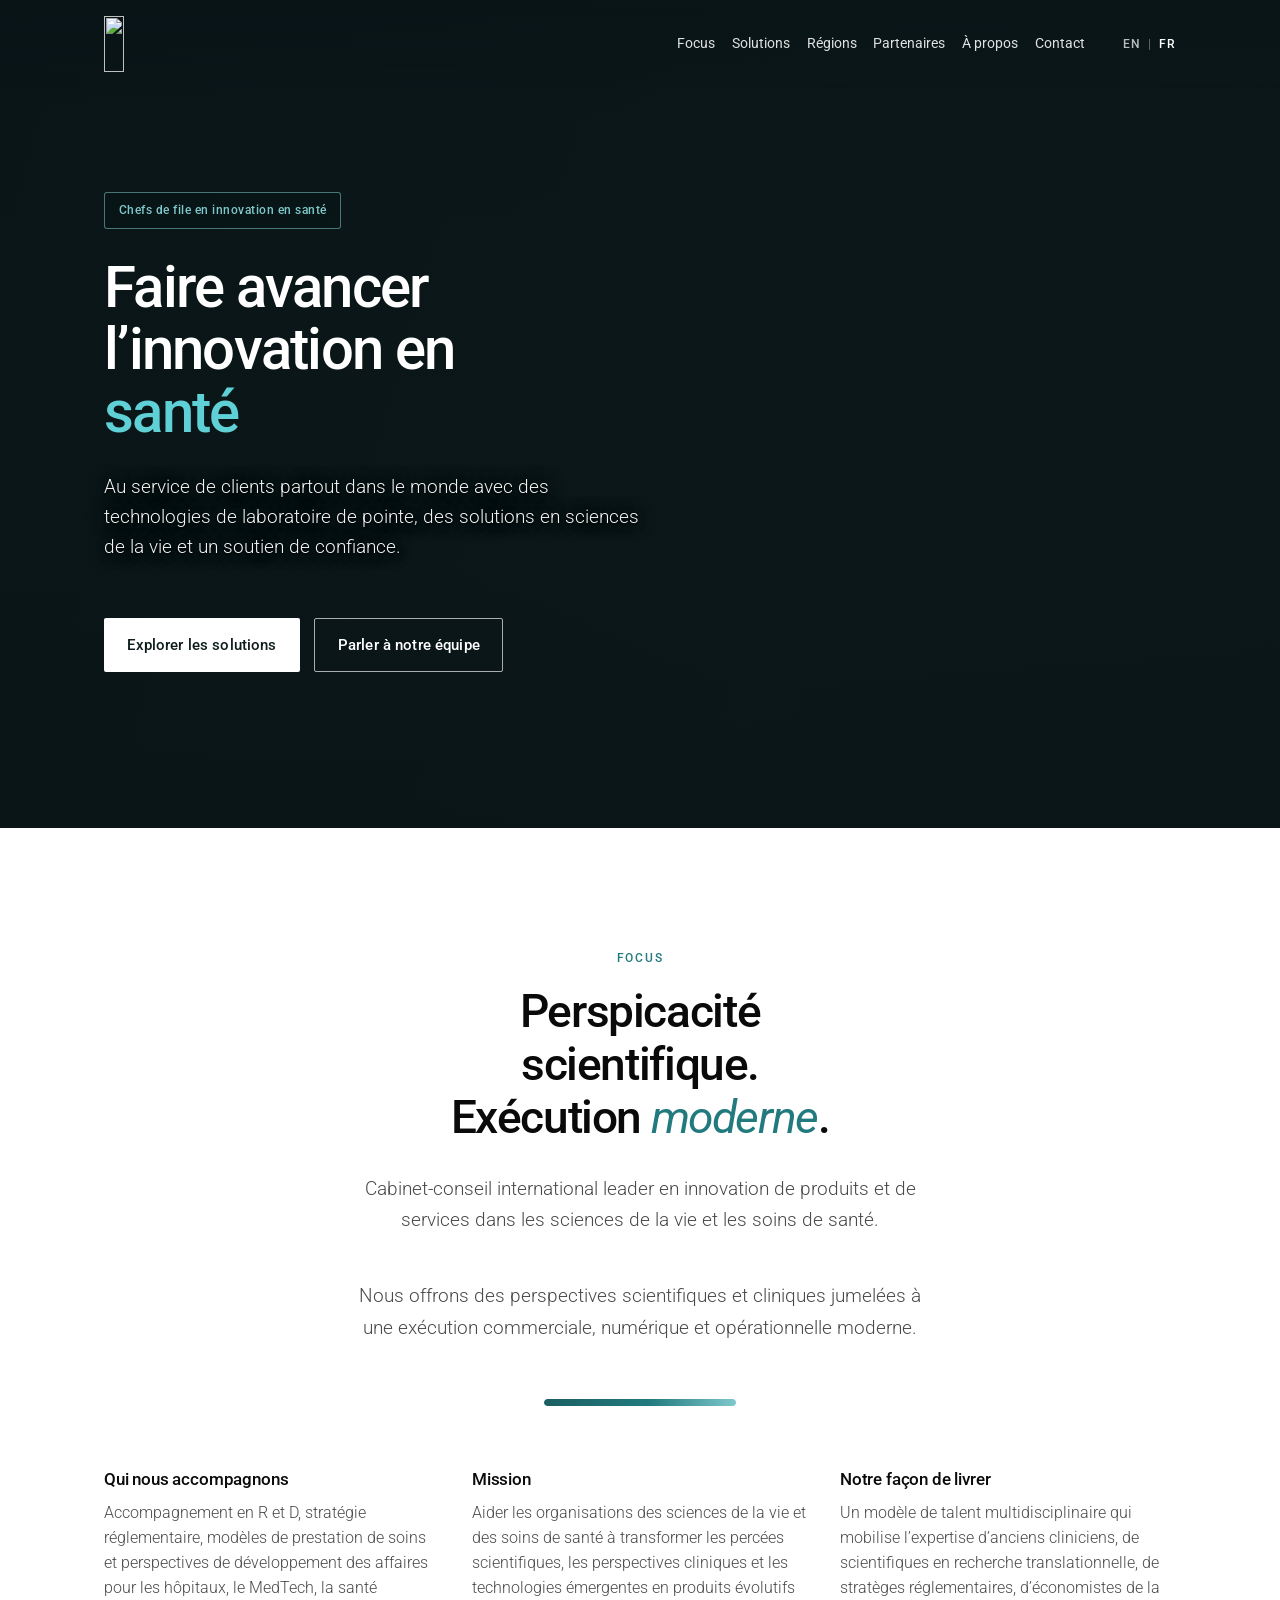
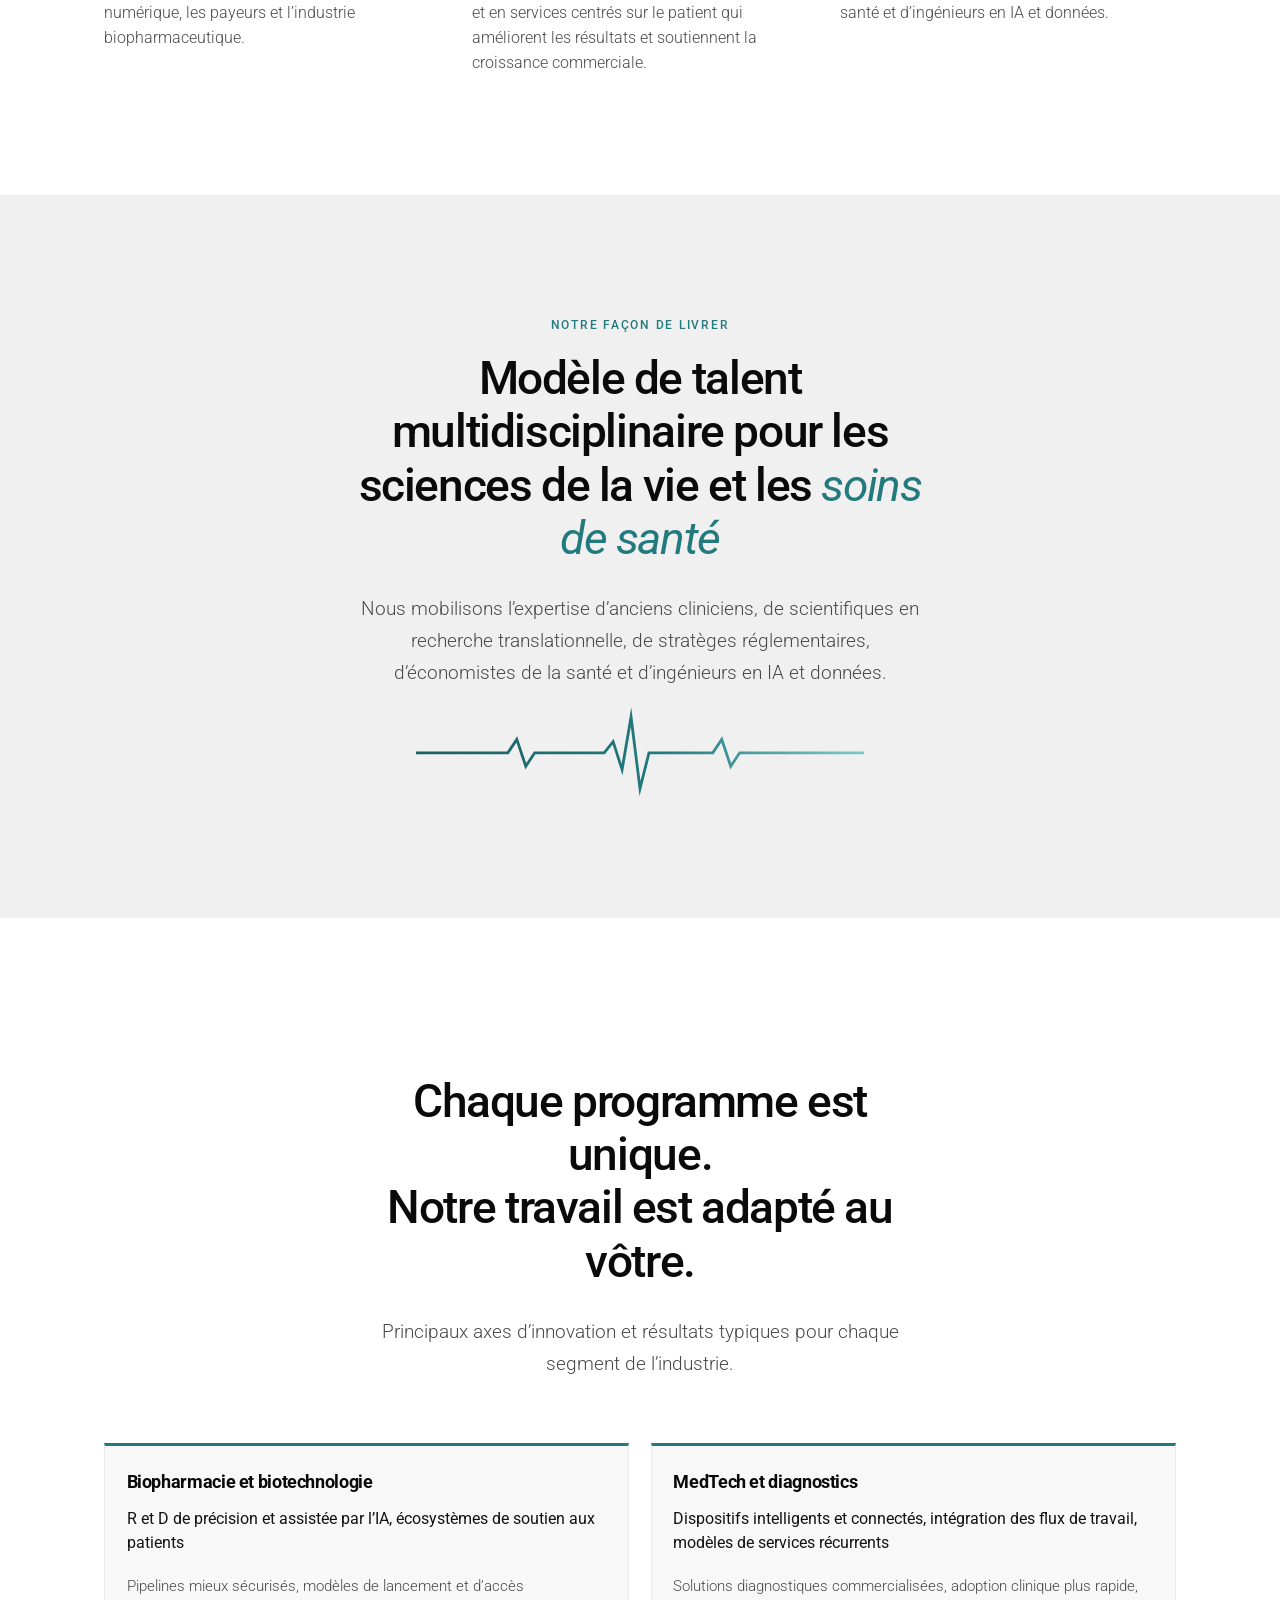
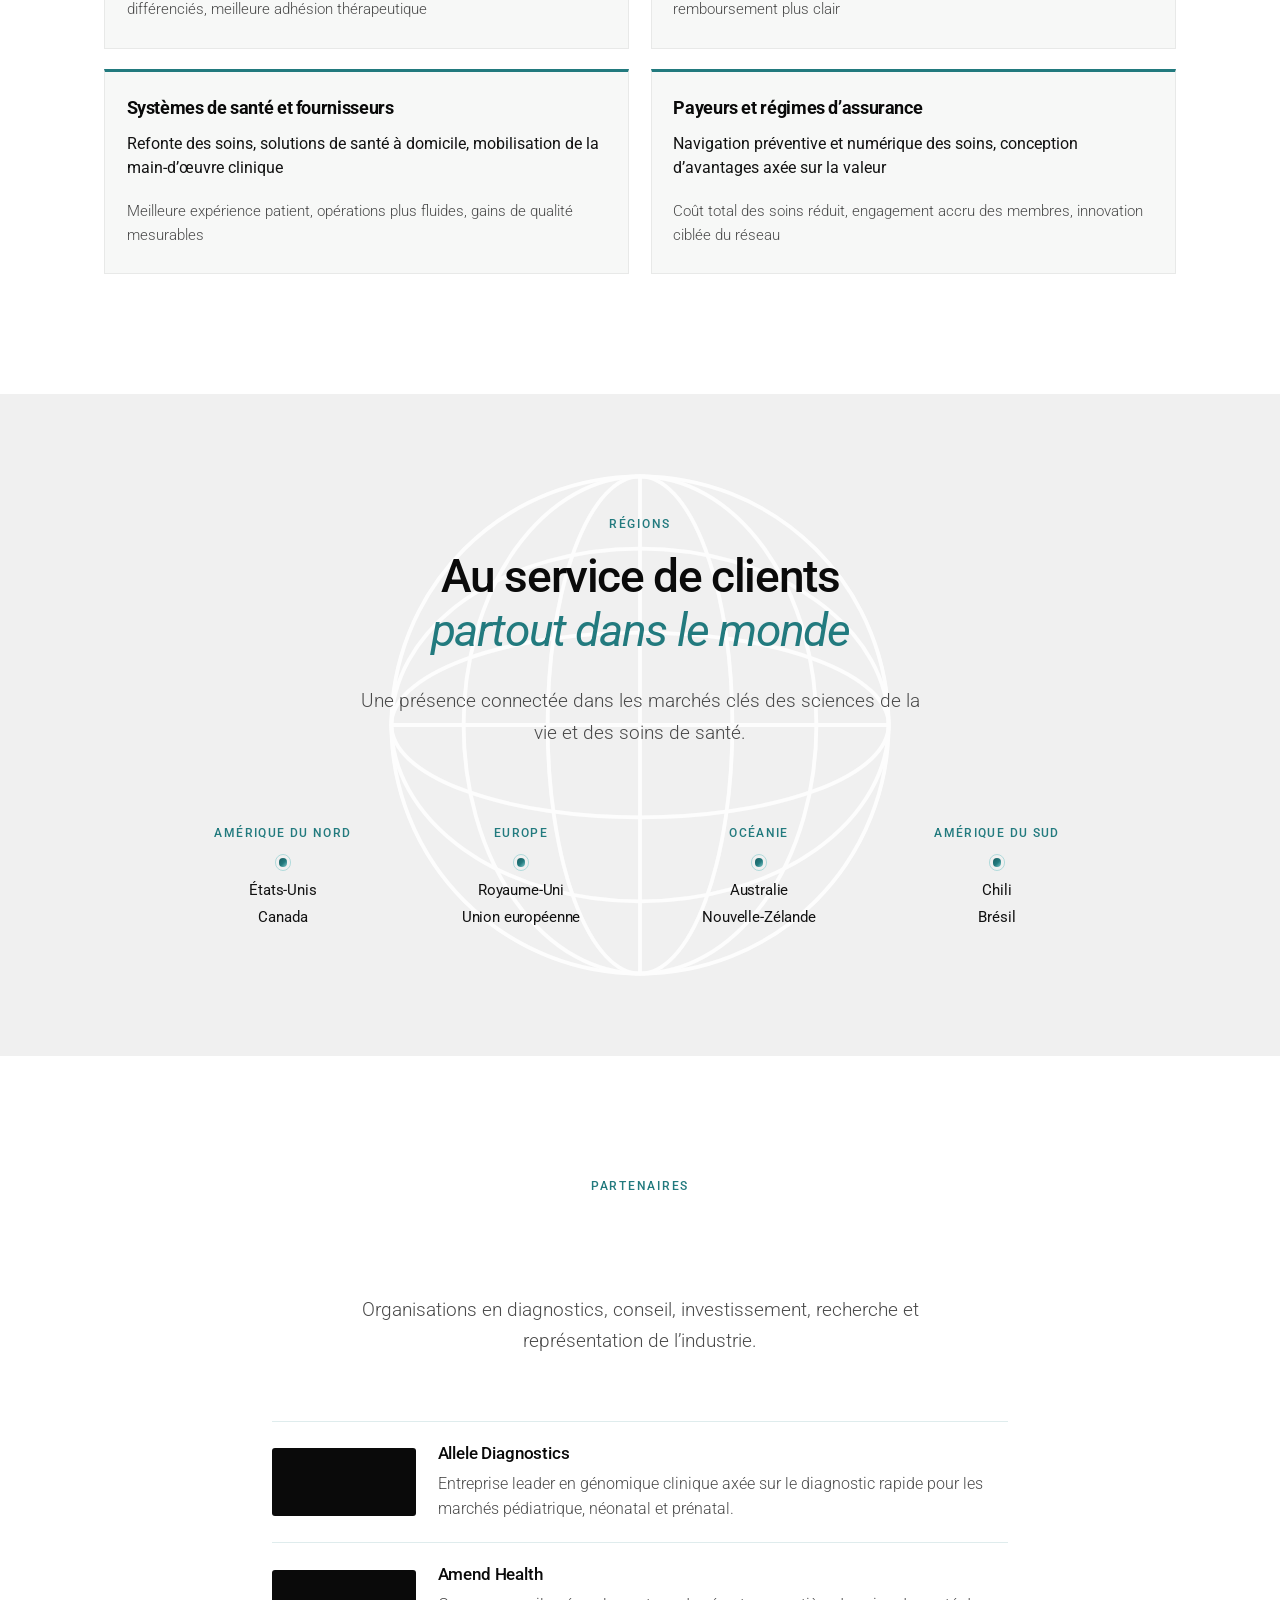
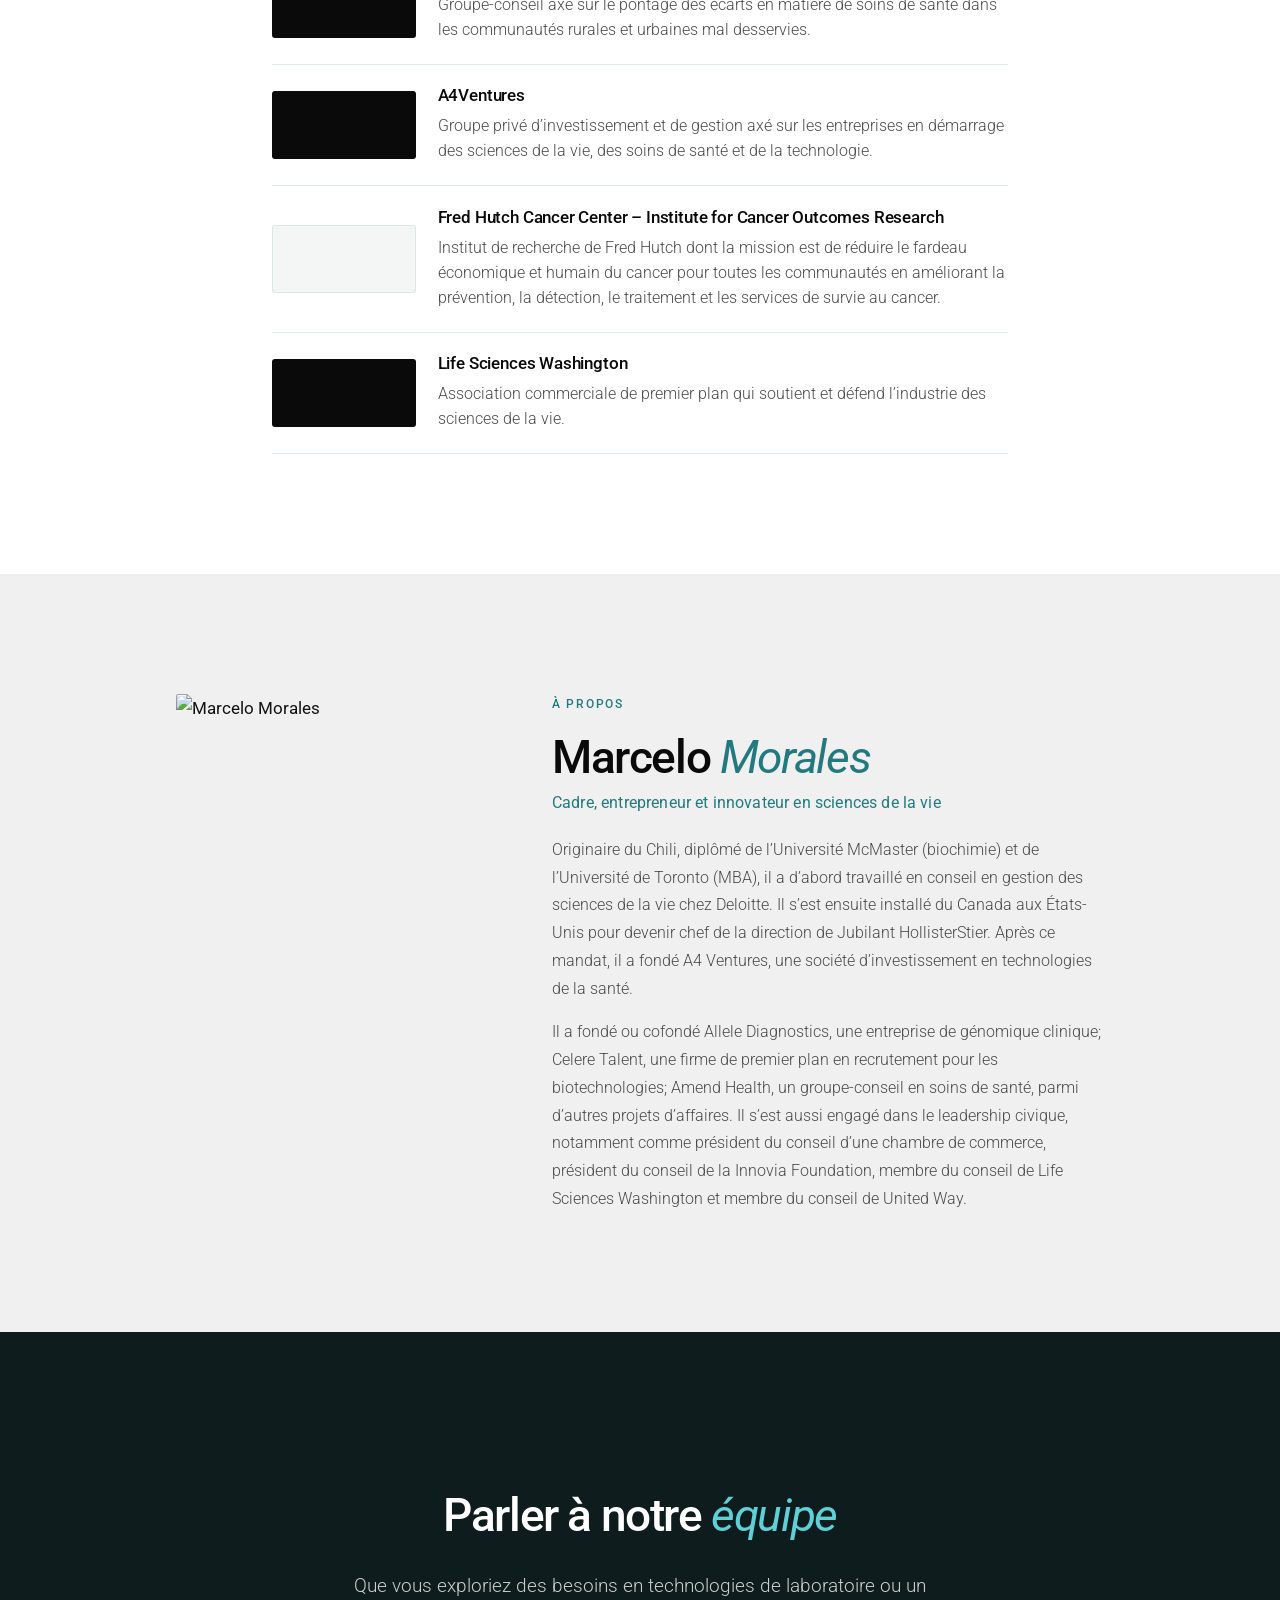
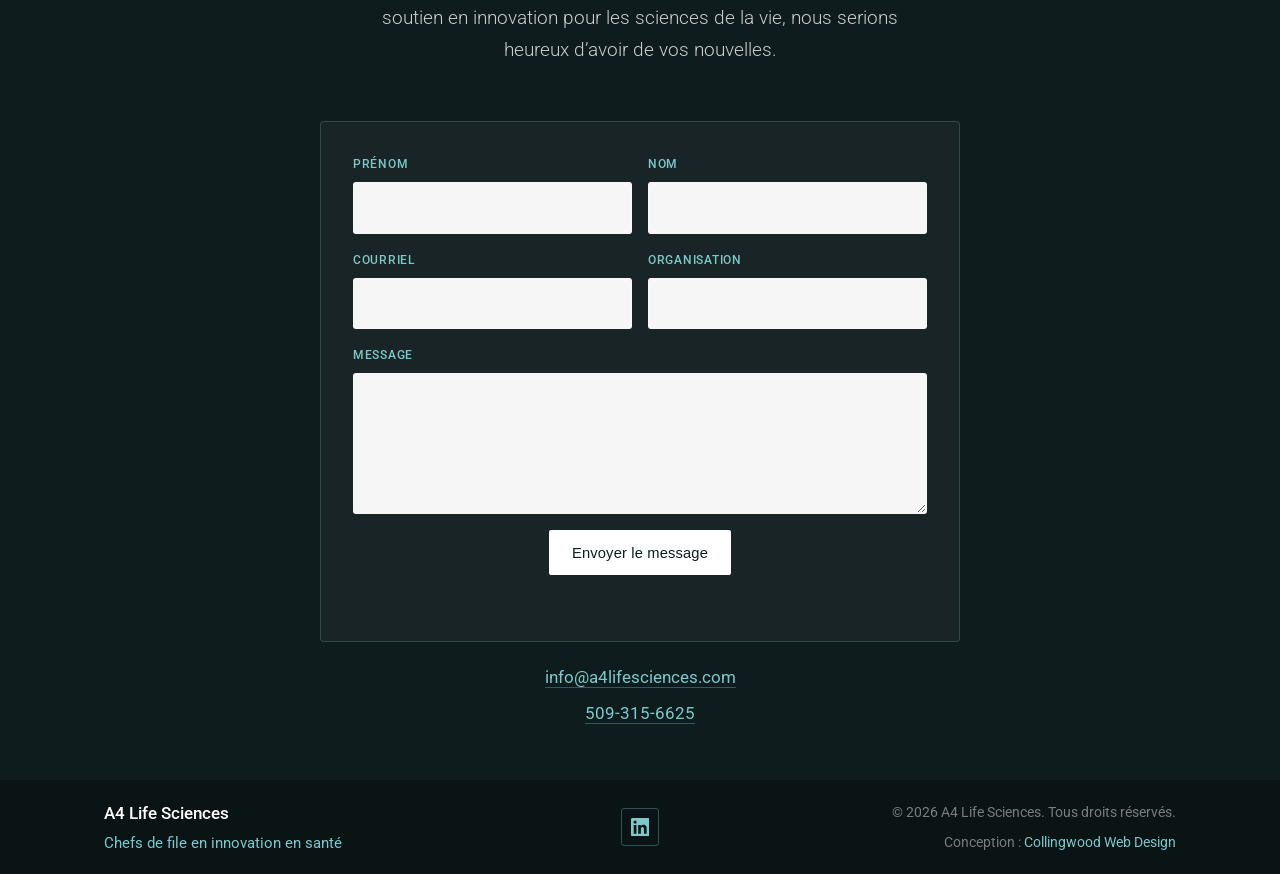
==== commit 890c5286: "Add partner organization logos pulled from each partner website. Co-authored-by: Cursor <cursoragent" ====
--- a/fr/index.html
+++ b/fr/index.html
@@ -267,34 +267,59 @@
 
         <ul class="partner-list">
           <li class="partner reveal">
-            <h3>
-              <a href="https://www.allelediagnostics.com/" rel="noopener noreferrer" target="_blank">Allele Diagnostics</a>
-            </h3>
-            <p>Entreprise leader en génomique clinique axée sur le diagnostic rapide pour les marchés pédiatrique, néonatal et prénatal.</p>
+            <a class="partner__logo" href="https://www.allelediagnostics.com/" rel="noopener noreferrer" target="_blank" aria-label="Allele Diagnostics">
+              <img src="https://media.cwd-cdn.com/a4-life-science/partners/allele-diagnostics.png" alt="" width="220" height="80" loading="lazy" decoding="async">
+            </a>
+            <div class="partner__body">
+              <h3>
+                <a href="https://www.allelediagnostics.com/" rel="noopener noreferrer" target="_blank">Allele Diagnostics</a>
+              </h3>
+              <p>Entreprise leader en génomique clinique axée sur le diagnostic rapide pour les marchés pédiatrique, néonatal et prénatal.</p>
+            </div>
           </li>
           <li class="partner reveal delay-1">
-            <h3>
-              <a href="https://www.amend.health/" rel="noopener noreferrer" target="_blank">Amend Health</a>
-            </h3>
-            <p>Groupe-conseil axé sur le pontage des écarts en matière de soins de santé dans les communautés rurales et urbaines mal desservies.</p>
+            <a class="partner__logo" href="https://www.amend.health/" rel="noopener noreferrer" target="_blank" aria-label="Amend Health">
+              <img src="https://media.cwd-cdn.com/a4-life-science/partners/amend-health.png" alt="" width="220" height="80" loading="lazy" decoding="async">
+            </a>
+            <div class="partner__body">
+              <h3>
+                <a href="https://www.amend.health/" rel="noopener noreferrer" target="_blank">Amend Health</a>
+              </h3>
+              <p>Groupe-conseil axé sur le pontage des écarts en matière de soins de santé dans les communautés rurales et urbaines mal desservies.</p>
+            </div>
           </li>
           <li class="partner reveal delay-2">
-            <h3>
-              <a href="https://www.a4ventures.org/" rel="noopener noreferrer" target="_blank">A4Ventures</a>
-            </h3>
-            <p>Groupe privé d’investissement et de gestion axé sur les entreprises en démarrage des sciences de la vie, des soins de santé et de la technologie.</p>
+            <a class="partner__logo partner__logo--dark" href="https://www.a4ventures.org/" rel="noopener noreferrer" target="_blank" aria-label="A4Ventures">
+              <img src="https://media.cwd-cdn.com/a4-life-science/partners/a4ventures.png" alt="" width="220" height="80" loading="lazy" decoding="async">
+            </a>
+            <div class="partner__body">
+              <h3>
+                <a href="https://www.a4ventures.org/" rel="noopener noreferrer" target="_blank">A4Ventures</a>
+              </h3>
+              <p>Groupe privé d’investissement et de gestion axé sur les entreprises en démarrage des sciences de la vie, des soins de santé et de la technologie.</p>
+            </div>
           </li>
           <li class="partner reveal">
-            <h3>
-              <a href="https://www.fredhutch.org/en/research/institutes-networks-ircs/hutchinson-institute-for-cancer-outcomes-research.html" rel="noopener noreferrer" target="_blank">Fred Hutch Cancer Center – Institute for Cancer Outcomes Research</a>
-            </h3>
-            <p>Institut de recherche de Fred Hutch dont la mission est de réduire le fardeau économique et humain du cancer pour toutes les communautés en améliorant la prévention, la détection, le traitement et les services de survie au cancer.</p>
+            <a class="partner__logo partner__logo--light" href="https://www.fredhutch.org/en/research/institutes-networks-ircs/hutchinson-institute-for-cancer-outcomes-research.html" rel="noopener noreferrer" target="_blank" aria-label="Fred Hutch Cancer Center">
+              <img src="https://media.cwd-cdn.com/a4-life-science/partners/fred-hutch.svg" alt="" width="220" height="48" loading="lazy" decoding="async">
+            </a>
+            <div class="partner__body">
+              <h3>
+                <a href="https://www.fredhutch.org/en/research/institutes-networks-ircs/hutchinson-institute-for-cancer-outcomes-research.html" rel="noopener noreferrer" target="_blank">Fred Hutch Cancer Center – Institute for Cancer Outcomes Research</a>
+              </h3>
+              <p>Institut de recherche de Fred Hutch dont la mission est de réduire le fardeau économique et humain du cancer pour toutes les communautés en améliorant la prévention, la détection, le traitement et les services de survie au cancer.</p>
+            </div>
           </li>
           <li class="partner reveal delay-1">
-            <h3>
-              <a href="https://lifesciencewa.org/" rel="noopener noreferrer" target="_blank">Life Sciences Washington</a>
-            </h3>
-            <p>Association commerciale de premier plan qui soutient et défend l’industrie des sciences de la vie.</p>
+            <a class="partner__logo" href="https://lifesciencewa.org/" rel="noopener noreferrer" target="_blank" aria-label="Life Sciences Washington">
+              <img src="https://media.cwd-cdn.com/a4-life-science/partners/life-sciences-washington.png" alt="" width="220" height="80" loading="lazy" decoding="async">
+            </a>
+            <div class="partner__body">
+              <h3>
+                <a href="https://lifesciencewa.org/" rel="noopener noreferrer" target="_blank">Life Sciences Washington</a>
+              </h3>
+              <p>Association commerciale de premier plan qui soutient et défend l’industrie des sciences de la vie.</p>
+            </div>
           </li>
         </ul>
       </div>
--- a/css/styles.css
+++ b/css/styles.css
@@ -1072,6 +1072,9 @@
 }
 
 .partner {
+  display: grid;
+  gap: 1rem;
+  align-items: start;
   padding: 1.35rem 0;
   border-top: 1px solid rgba(34, 122, 126, 0.14);
 }
@@ -1080,26 +1083,61 @@
   border-bottom: 1px solid rgba(34, 122, 126, 0.14);
 }
 
-.partner h3 {
+@media (min-width: 640px) {
+  .partner {
+    grid-template-columns: 9rem minmax(0, 1fr);
+    gap: 1.35rem;
+    align-items: center;
+  }
+}
+
+.partner__logo {
+  display: flex;
+  align-items: center;
+  justify-content: center;
+  width: 9rem;
+  height: 4.25rem;
+  padding: 0.45rem 0.55rem;
+  box-sizing: border-box;
+  background: #0a0a0a;
+  border-radius: 3px;
+  text-decoration: none;
+}
+
+.partner__logo--light {
+  background: #f4f6f6;
+  border: 1px solid rgba(34, 122, 126, 0.12);
+}
+
+.partner__logo img {
+  display: block;
+  width: auto;
+  height: auto;
+  max-width: 100%;
+  max-height: 100%;
+  object-fit: contain;
+}
+
+.partner__body h3 {
   margin: 0 0 0.45rem;
   font-size: 1.08rem;
   font-weight: 500;
   letter-spacing: -0.01em;
 }
 
-.partner h3 a {
+.partner__body h3 a {
   color: var(--color-black);
   text-decoration: none;
   border-bottom: 1px solid transparent;
   transition: color 0.2s var(--ease), border-color 0.2s var(--ease);
 }
 
-.partner h3 a:hover {
+.partner__body h3 a:hover {
   color: var(--color-highlight-deep);
   border-bottom-color: rgba(34, 122, 126, 0.45);
 }
 
-.partner p {
+.partner__body p {
   margin: 0;
   color: var(--color-text-muted);
   font-weight: 300;
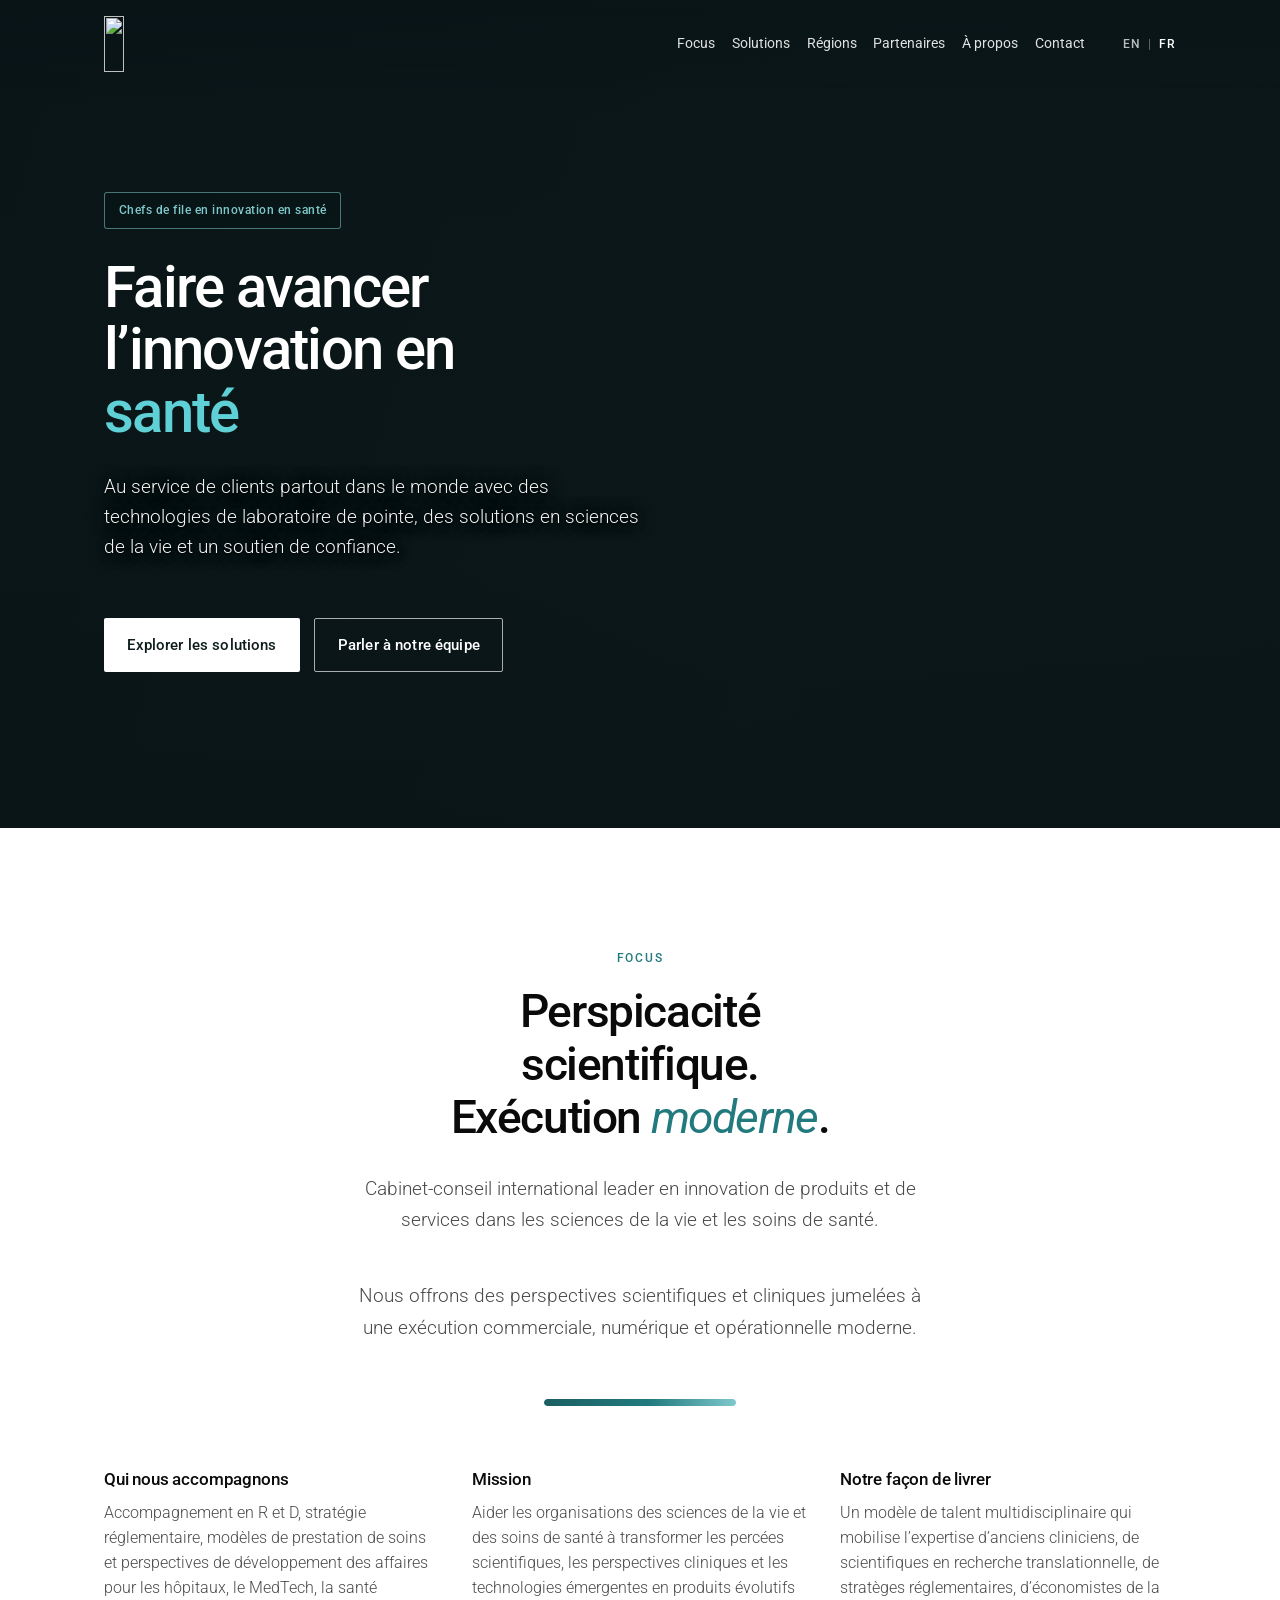
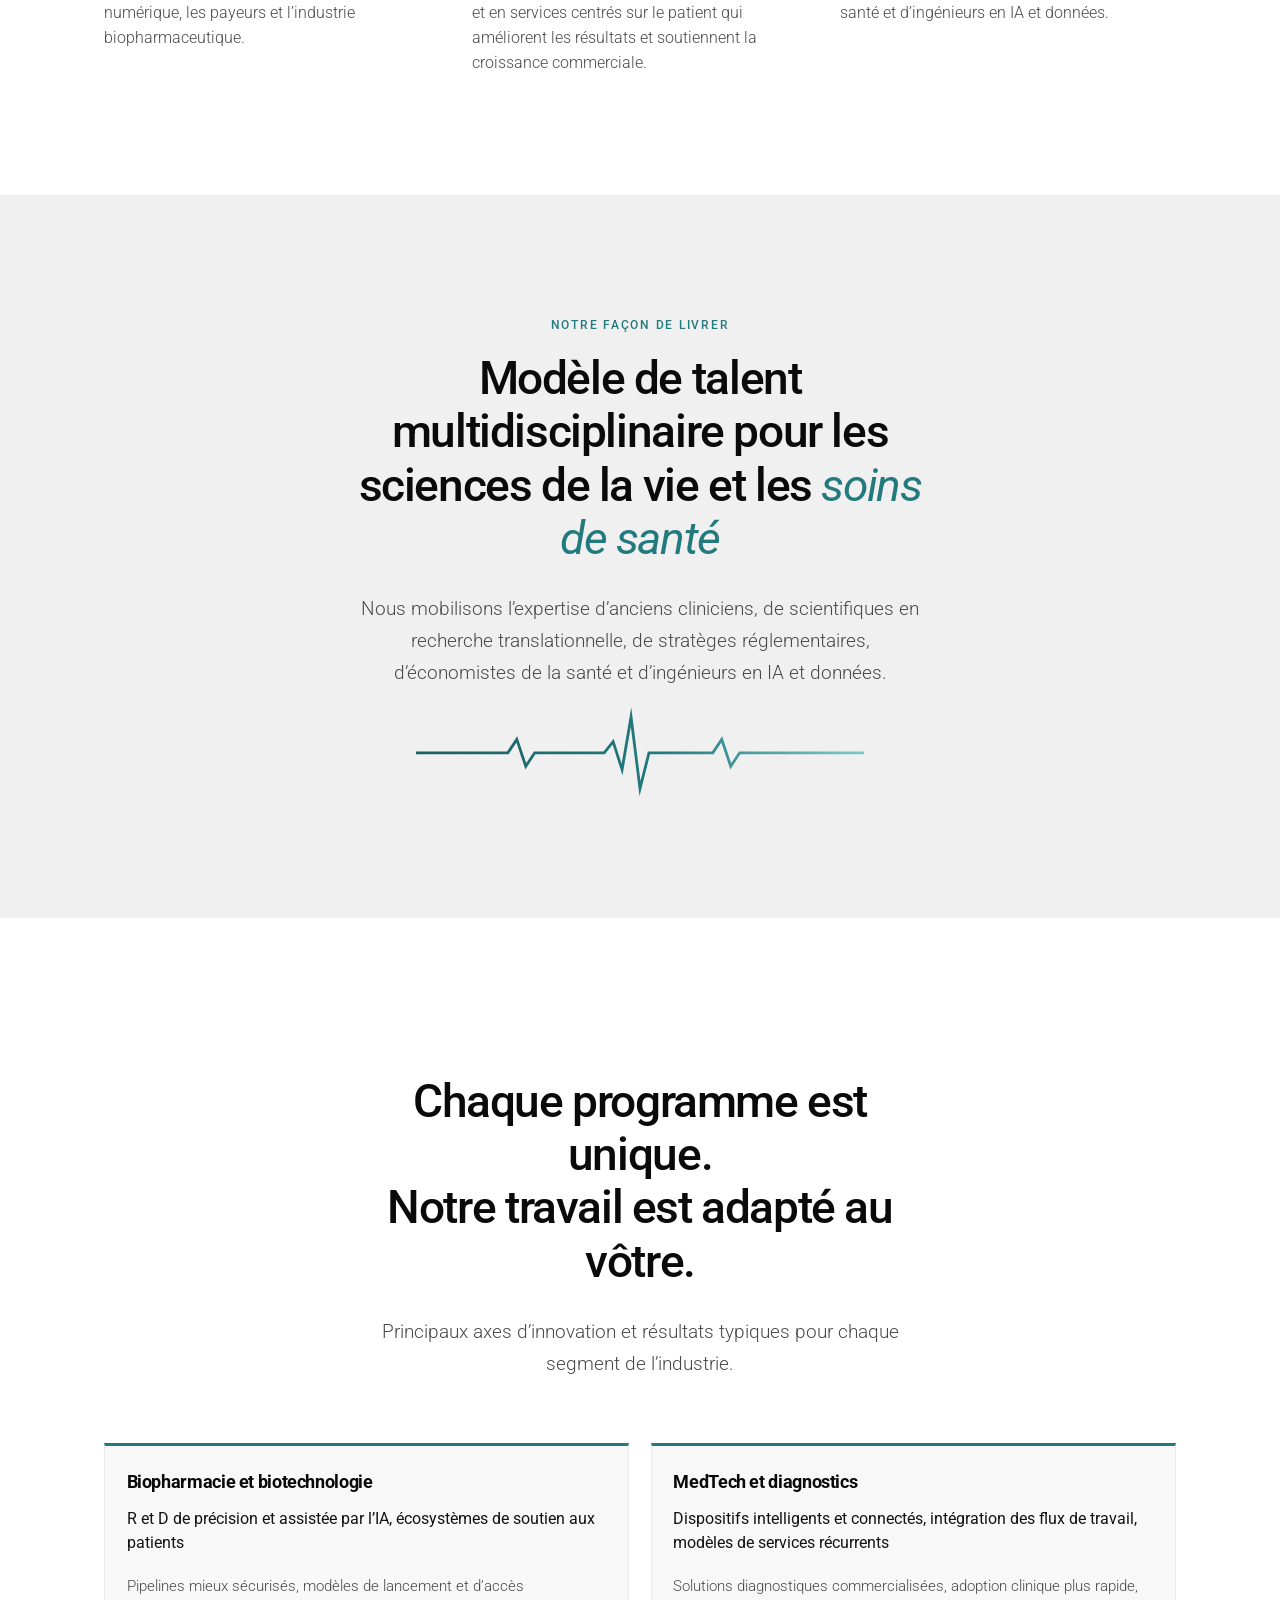
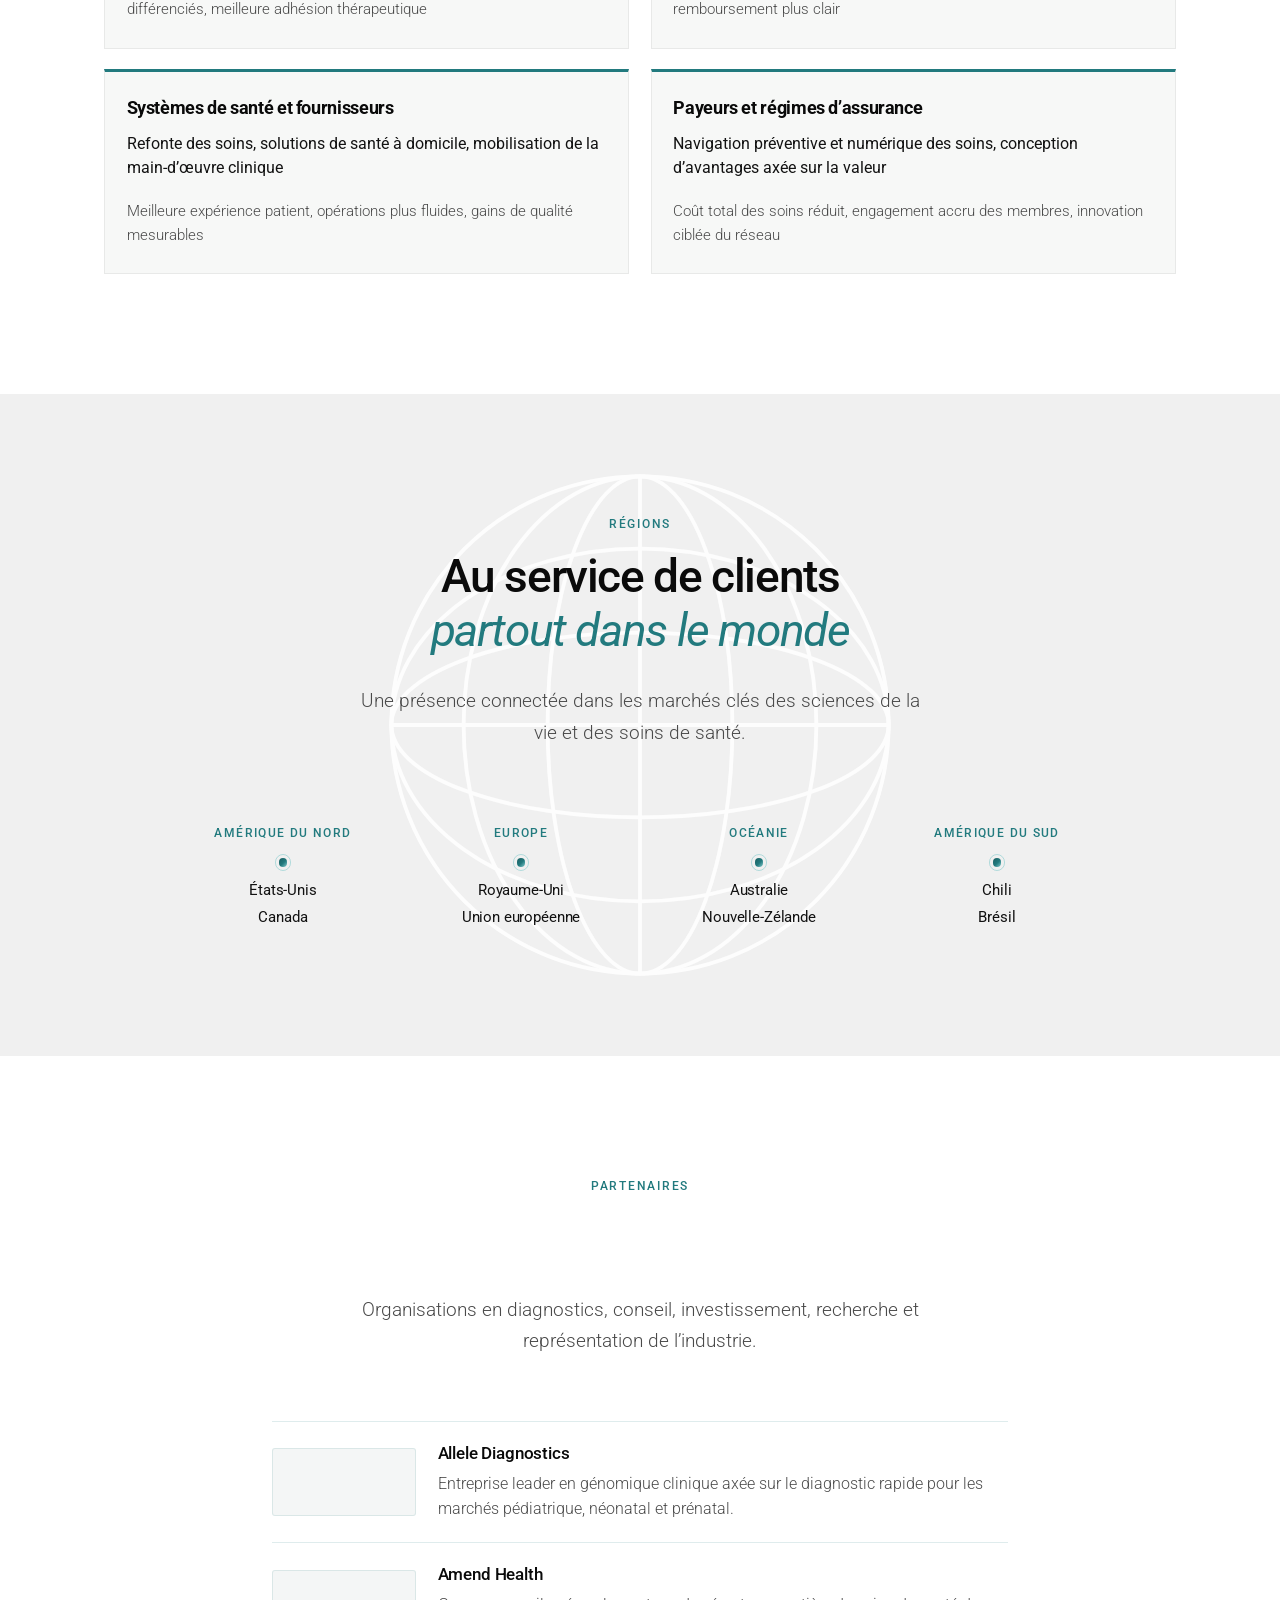
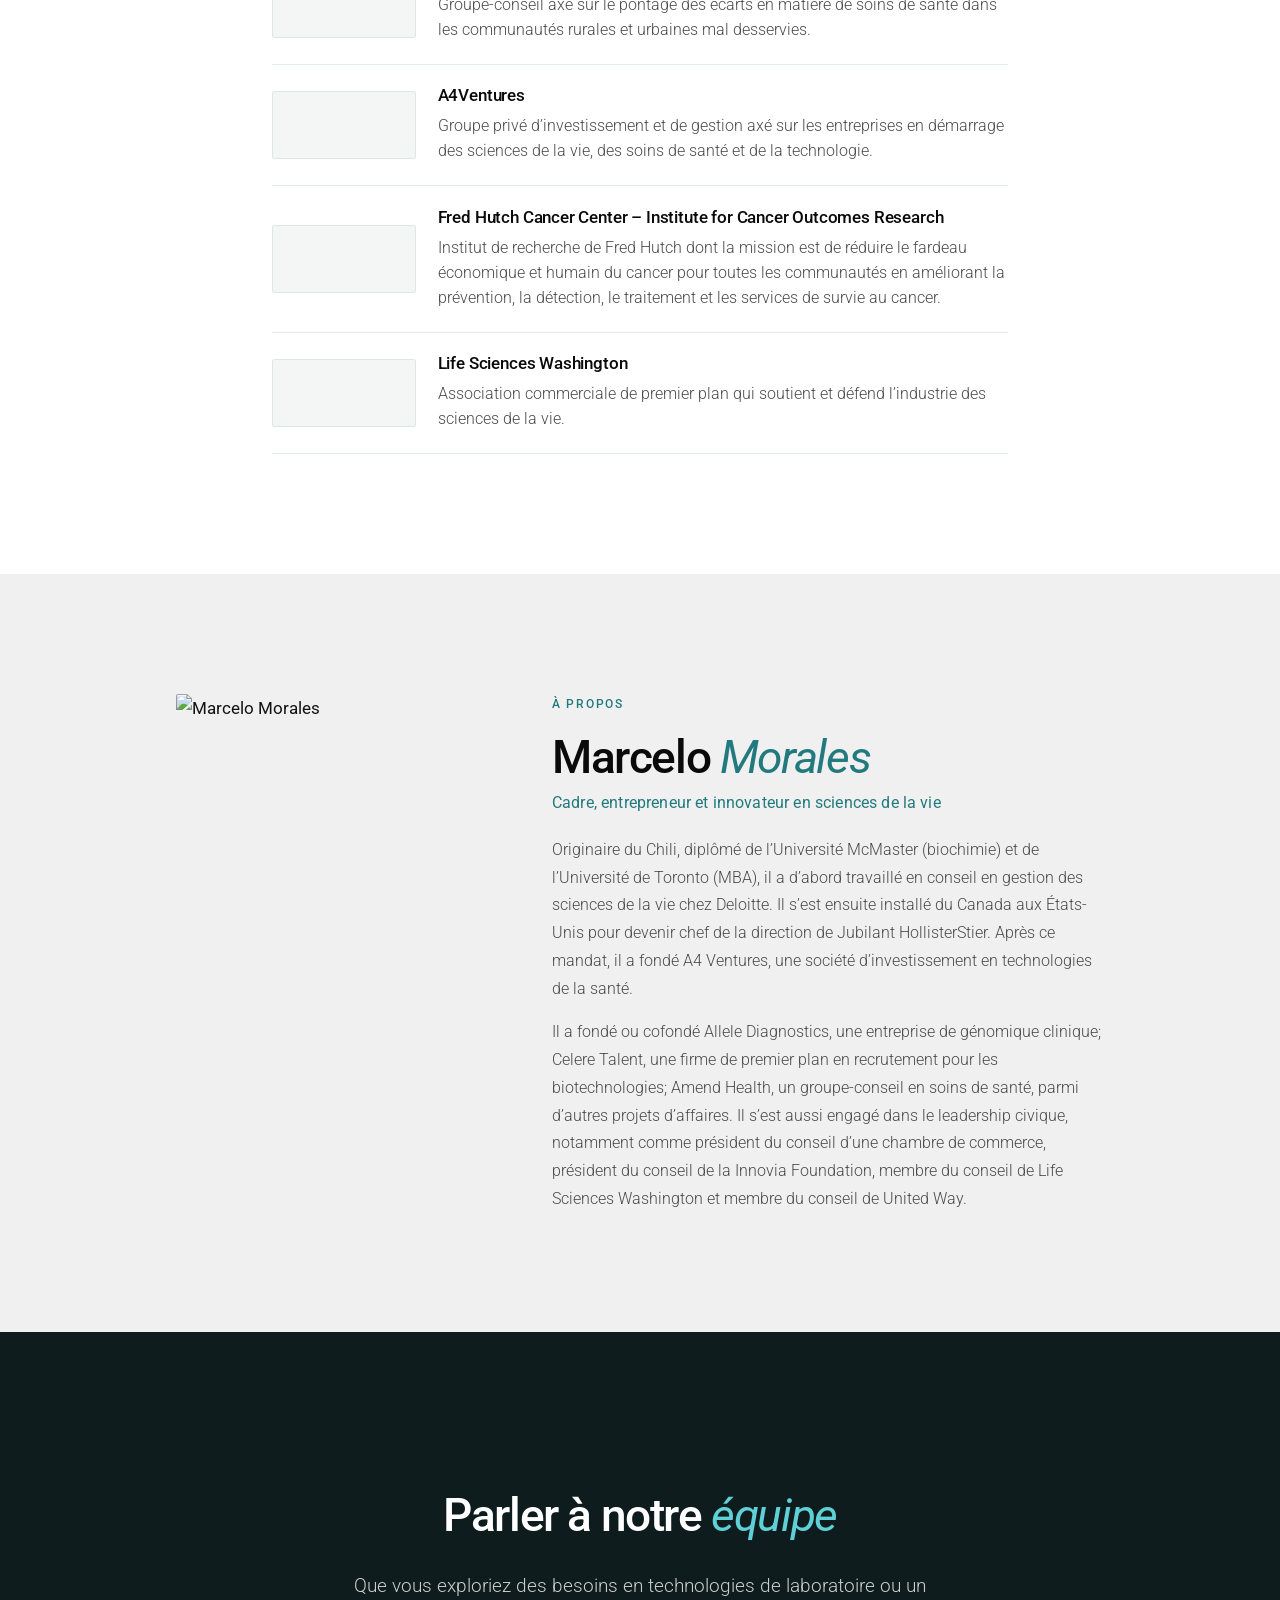
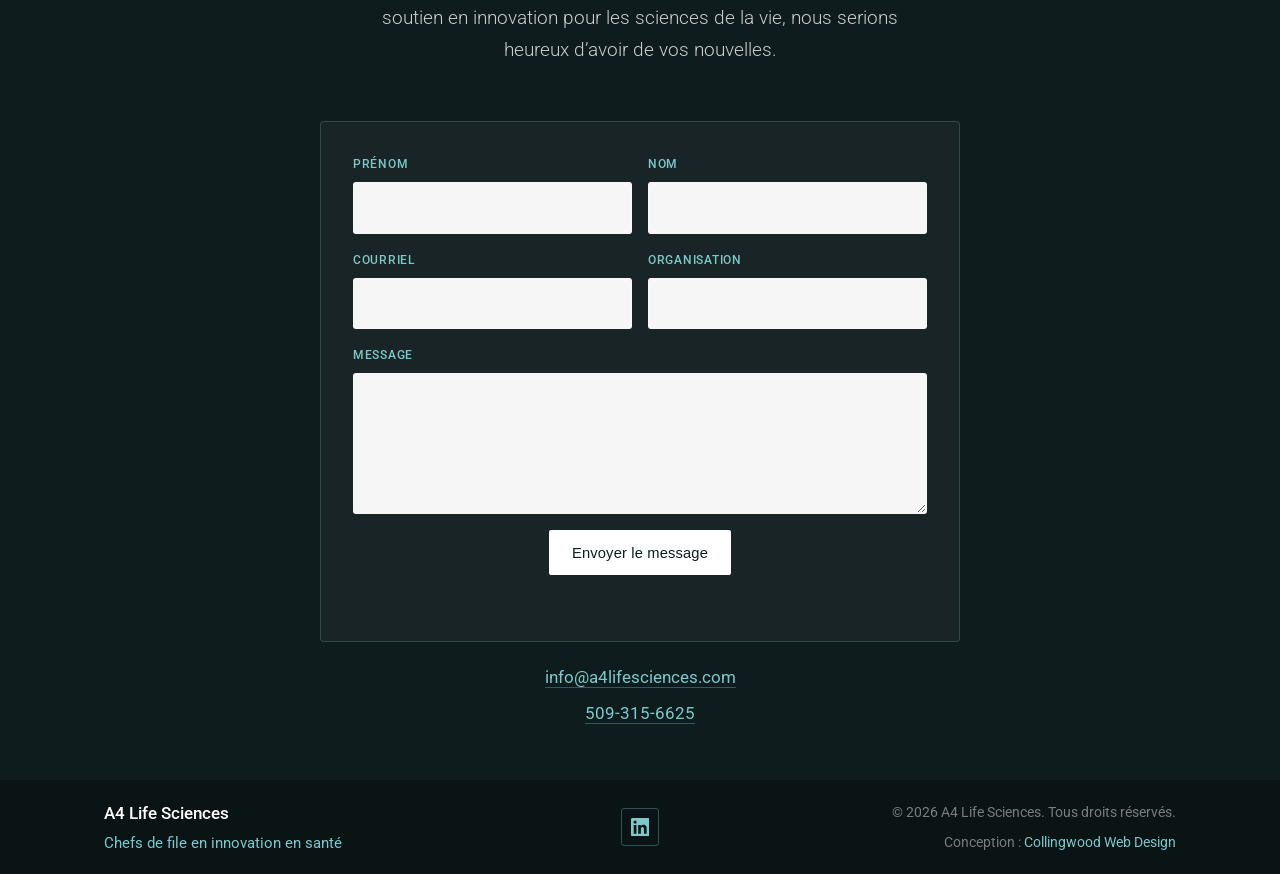
==== commit a3ae4d40: "Swap partner logos to client-supplied JPG placeholders on light tiles. Co-authored-by: Cursor <curso" ====
--- a/fr/index.html
+++ b/fr/index.html
@@ -267,8 +267,8 @@
 
         <ul class="partner-list">
           <li class="partner reveal">
-            <a class="partner__logo" href="https://www.allelediagnostics.com/" rel="noopener noreferrer" target="_blank" aria-label="Allele Diagnostics">
-              <img src="https://media.cwd-cdn.com/a4-life-science/partners/allele-diagnostics.png" alt="" width="220" height="80" loading="lazy" decoding="async">
+            <a class="partner__logo partner__logo--light" href="https://www.allelediagnostics.com/" rel="noopener noreferrer" target="_blank" aria-label="Allele Diagnostics">
+              <img src="https://media.cwd-cdn.com/a4-life-science/partners/allele-diagnostics.jpg" alt="" width="220" height="80" loading="lazy" decoding="async">
             </a>
             <div class="partner__body">
               <h3>
@@ -278,8 +278,8 @@
             </div>
           </li>
           <li class="partner reveal delay-1">
-            <a class="partner__logo" href="https://www.amend.health/" rel="noopener noreferrer" target="_blank" aria-label="Amend Health">
-              <img src="https://media.cwd-cdn.com/a4-life-science/partners/amend-health.png" alt="" width="220" height="80" loading="lazy" decoding="async">
+            <a class="partner__logo partner__logo--light" href="https://www.amend.health/" rel="noopener noreferrer" target="_blank" aria-label="Amend Health">
+              <img src="https://media.cwd-cdn.com/a4-life-science/partners/amend-health.jpg" alt="" width="220" height="80" loading="lazy" decoding="async">
             </a>
             <div class="partner__body">
               <h3>
@@ -289,8 +289,8 @@
             </div>
           </li>
           <li class="partner reveal delay-2">
-            <a class="partner__logo partner__logo--dark" href="https://www.a4ventures.org/" rel="noopener noreferrer" target="_blank" aria-label="A4Ventures">
-              <img src="https://media.cwd-cdn.com/a4-life-science/partners/a4ventures.png" alt="" width="220" height="80" loading="lazy" decoding="async">
+            <a class="partner__logo partner__logo--light" href="https://www.a4ventures.org/" rel="noopener noreferrer" target="_blank" aria-label="A4Ventures">
+              <img src="https://media.cwd-cdn.com/a4-life-science/partners/a4ventures.jpg" alt="" width="220" height="80" loading="lazy" decoding="async">
             </a>
             <div class="partner__body">
               <h3>
@@ -311,8 +311,8 @@
             </div>
           </li>
           <li class="partner reveal delay-1">
-            <a class="partner__logo" href="https://lifesciencewa.org/" rel="noopener noreferrer" target="_blank" aria-label="Life Sciences Washington">
-              <img src="https://media.cwd-cdn.com/a4-life-science/partners/life-sciences-washington.png" alt="" width="220" height="80" loading="lazy" decoding="async">
+            <a class="partner__logo partner__logo--light" href="https://lifesciencewa.org/" rel="noopener noreferrer" target="_blank" aria-label="Life Sciences Washington">
+              <img src="https://media.cwd-cdn.com/a4-life-science/partners/life-sciences-washington.jpg" alt="" width="220" height="80" loading="lazy" decoding="async">
             </a>
             <div class="partner__body">
               <h3>
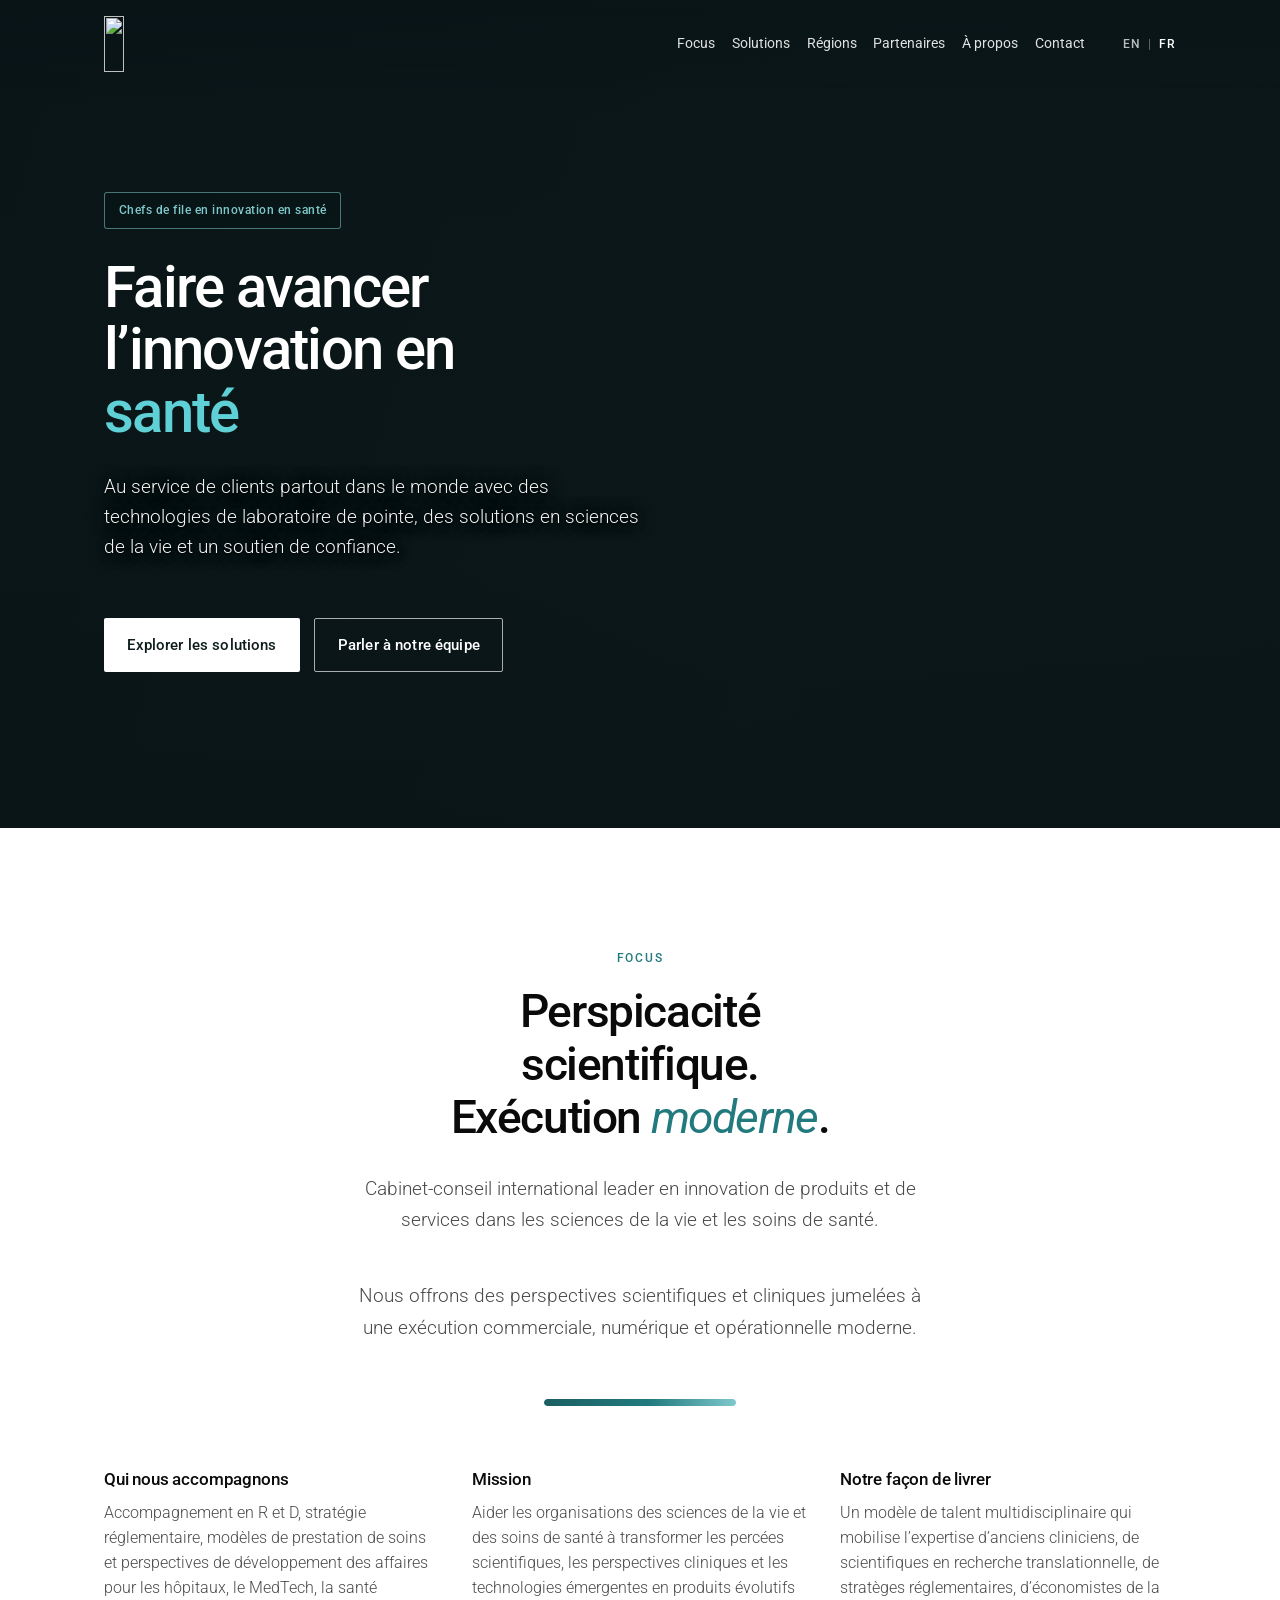
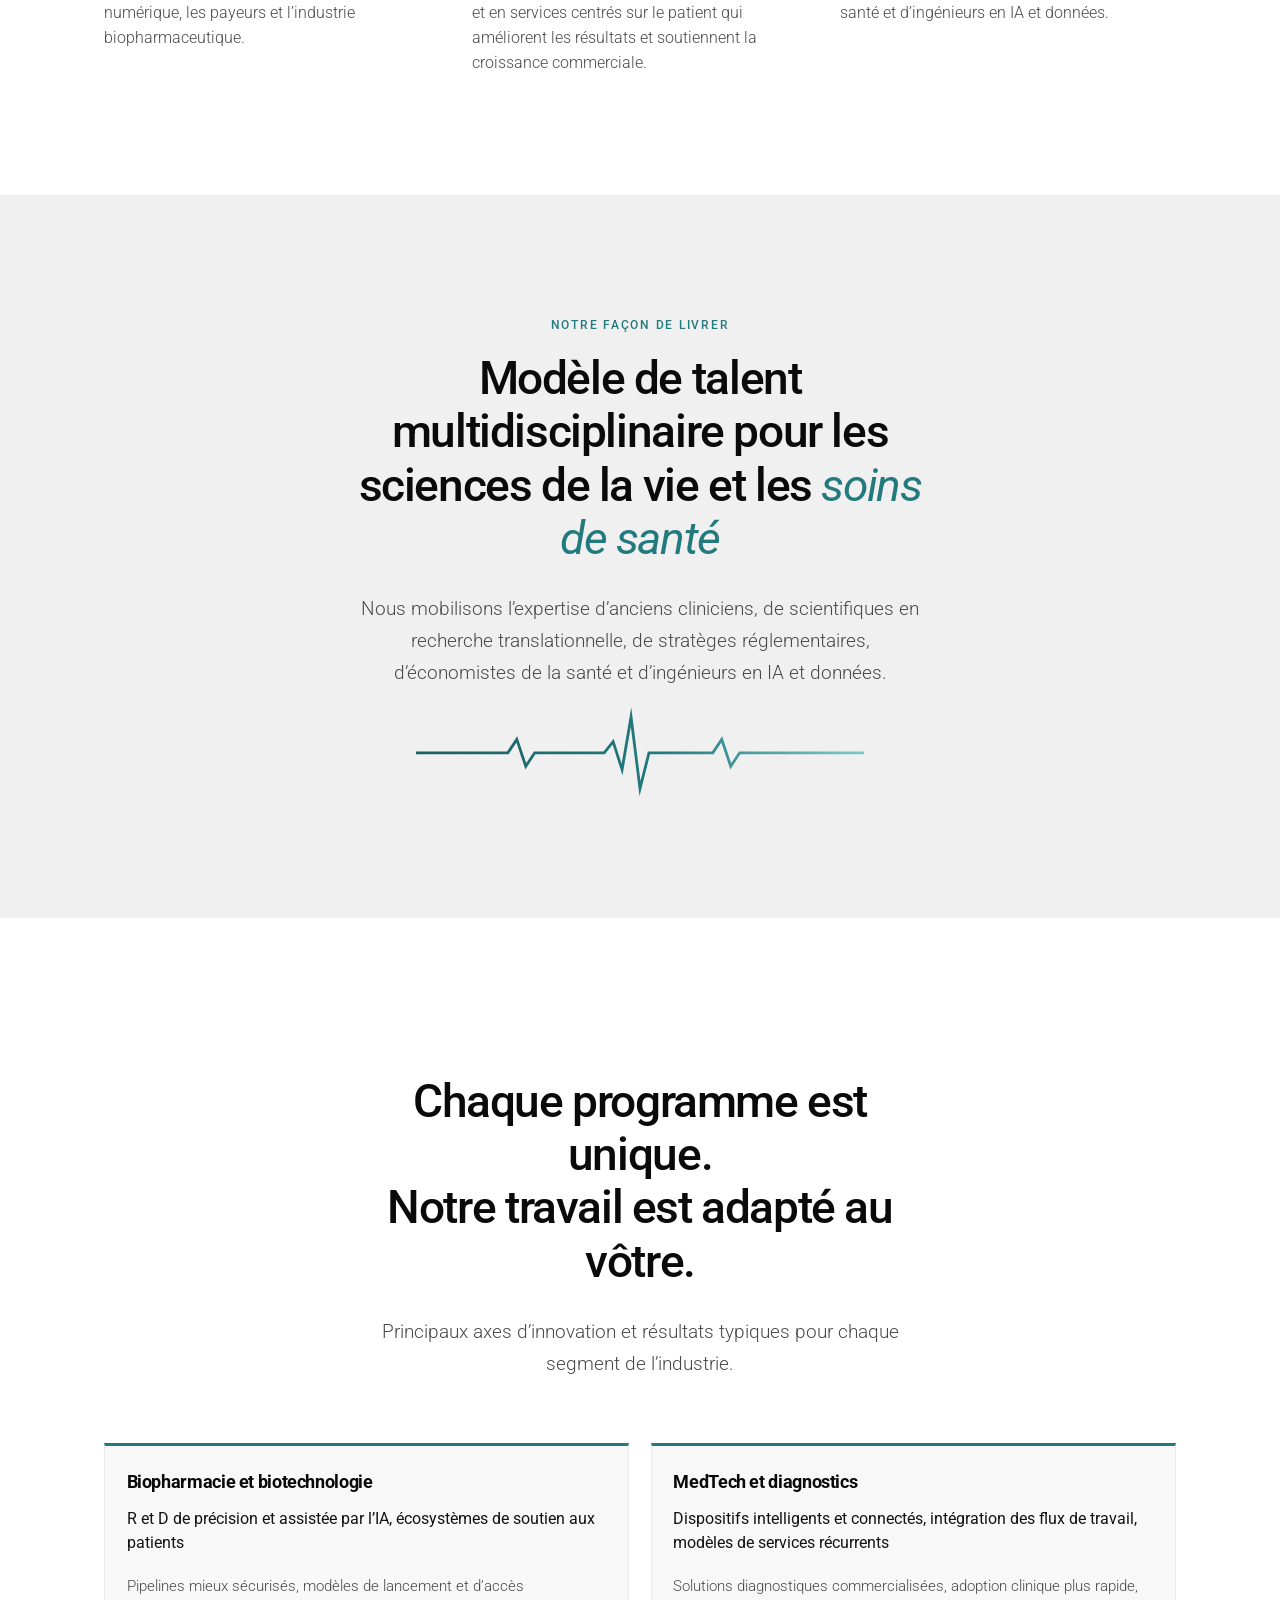
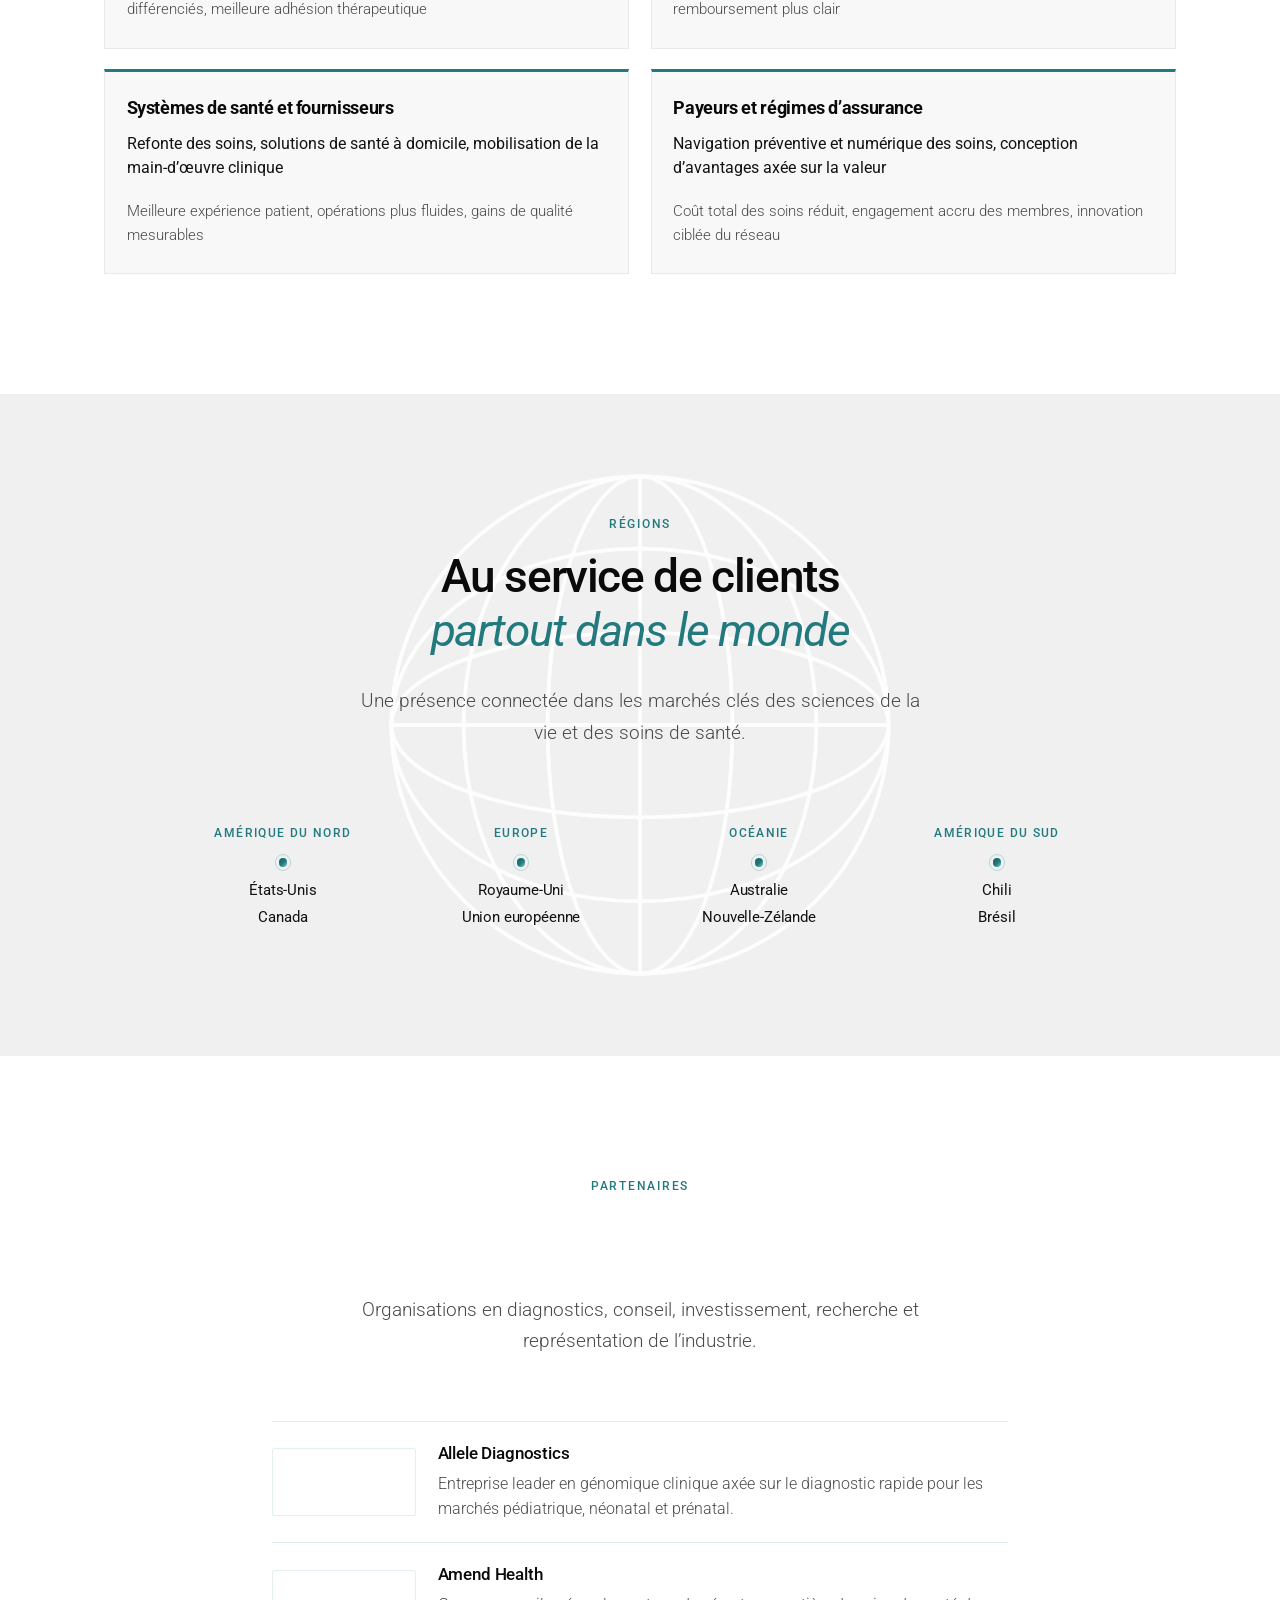
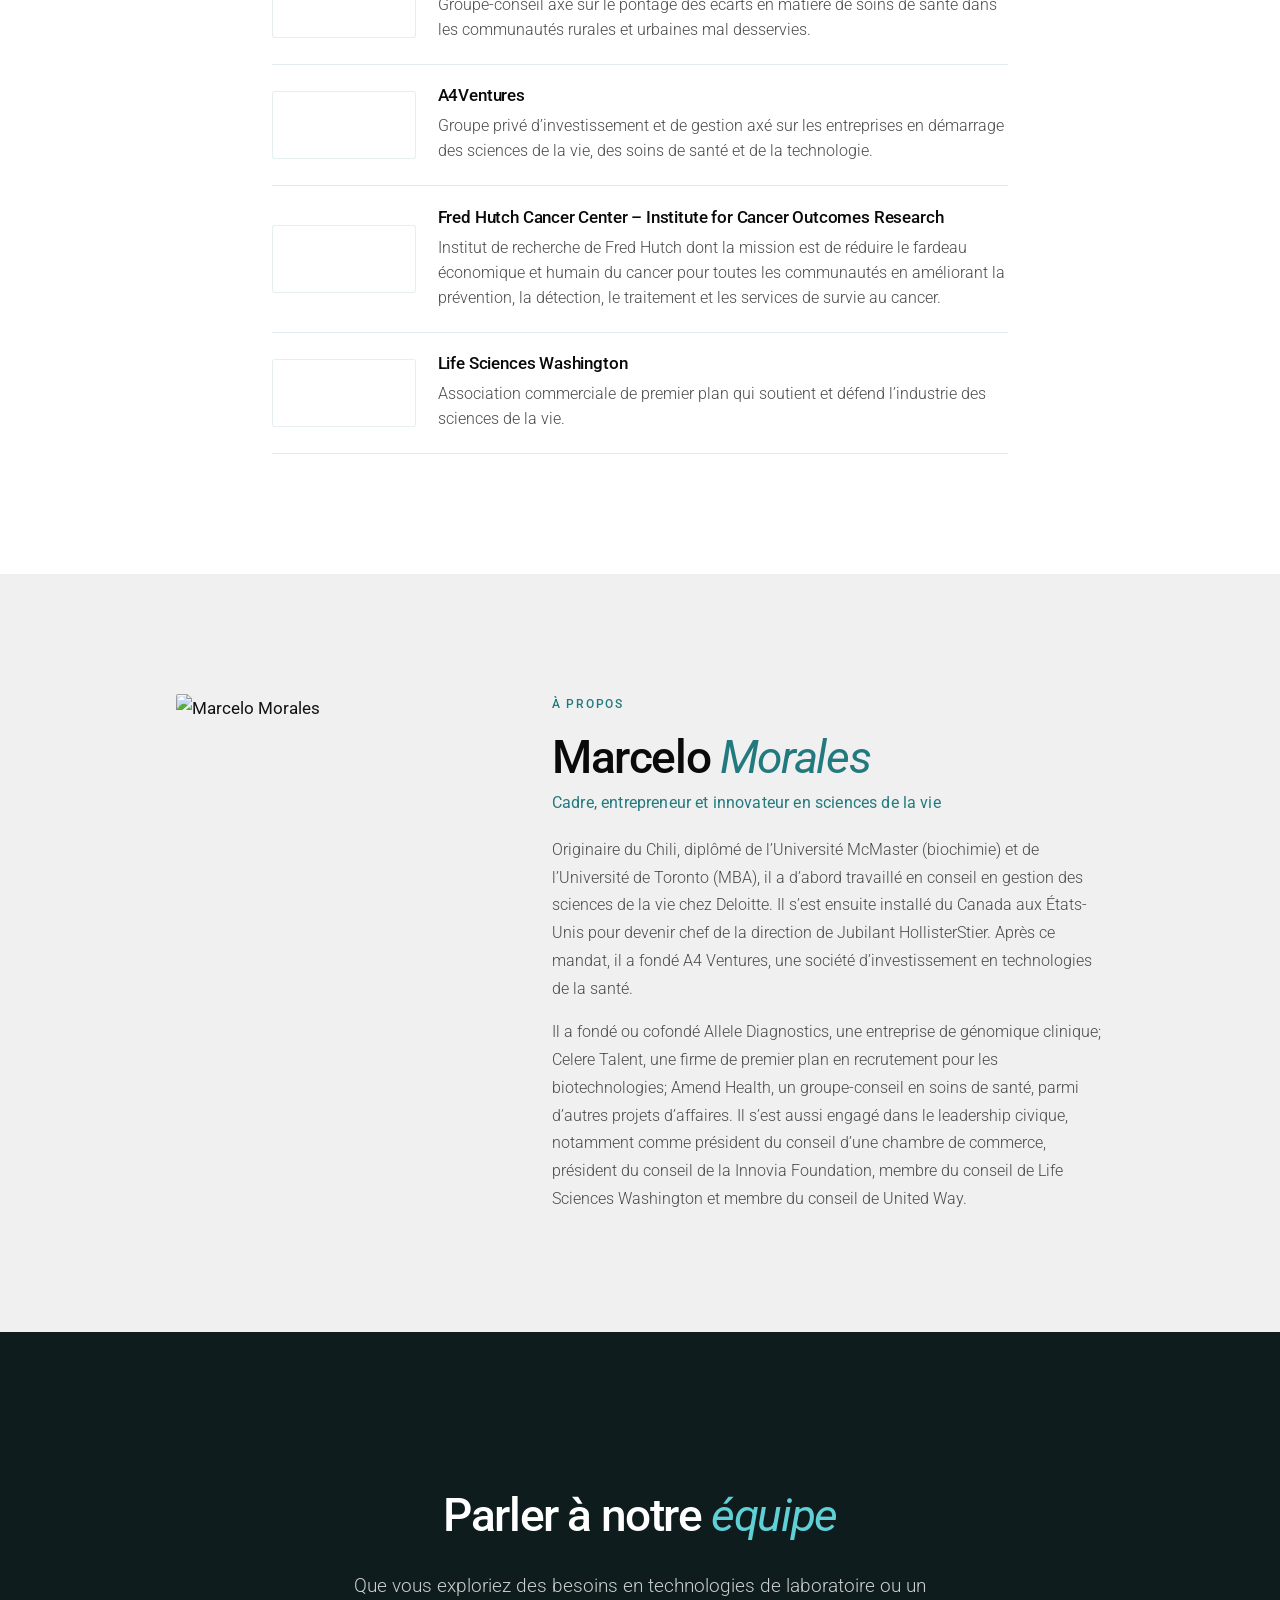
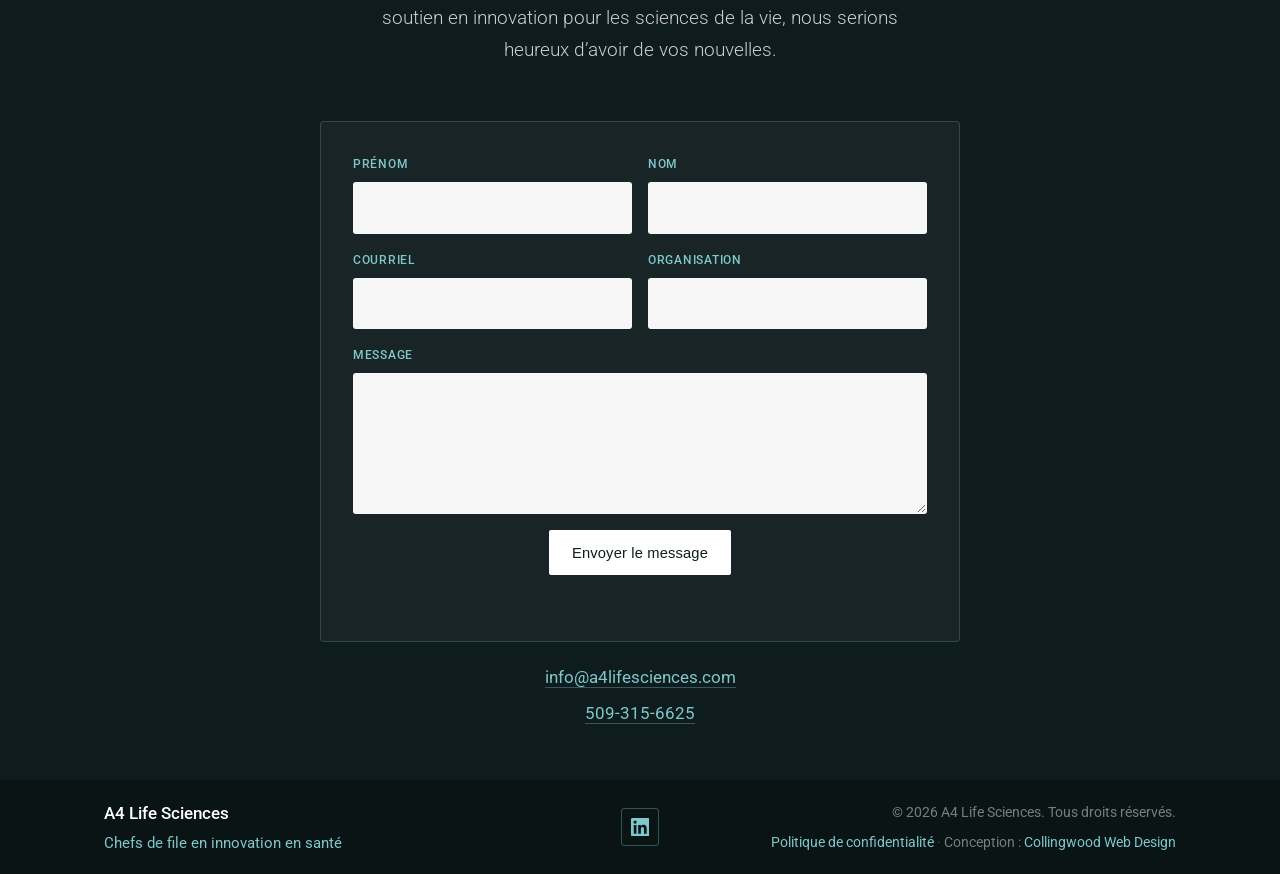
==== commit 81f06113: "Add bilingual privacy policy pages and footer links. Co-authored-by: Cursor <cursoragent@cursor.com>" ====
--- a/fr/index.html
+++ b/fr/index.html
@@ -444,6 +444,8 @@
       <div class="site-footer__legal">
         <p class="site-footer__copy">&copy; <span id="year"></span> A4 Life Sciences. Tous droits réservés.</p>
         <p class="site-footer__credit">
+          <a href="privacy">Politique de confidentialité</a>
+          <span class="site-footer__sep" aria-hidden="true"> · </span>
           Conception :
           <a href="https://www.collingwoodwebdesign.com/" rel="noopener noreferrer" target="_blank">Collingwood Web Design</a>
         </p>
--- a/css/styles.css
+++ b/css/styles.css
@@ -202,7 +202,8 @@
   color: #fff;
 }
 
-.site-header.is-scrolled {
+.site-header.is-scrolled,
+.site-header--page {
   position: fixed;
   top: 0;
   left: 0;
@@ -211,6 +212,31 @@
   border-bottom: none;
   box-shadow: 0 8px 24px rgba(10, 20, 21, 0.06);
   backdrop-filter: blur(10px);
+}
+
+.site-header--page .brand__logo--light {
+  display: none;
+}
+
+.site-header--page .brand__logo--dark {
+  display: block;
+}
+
+.site-header--page .lang-switch {
+  color: var(--color-text-muted);
+}
+
+.site-header--page .lang-switch a[aria-current="page"],
+.site-header--page .lang-switch a:hover {
+  color: var(--color-highlight);
+}
+
+.site-header--page .nav a {
+  color: var(--color-text-muted);
+}
+
+.site-header--page .nav a:hover {
+  color: var(--color-highlight);
 }
 
 .site-header.is-scrolled .brand,
@@ -1099,14 +1125,15 @@
   height: 4.25rem;
   padding: 0.45rem 0.55rem;
   box-sizing: border-box;
-  background: #0a0a0a;
+  background: #ffffff;
+  border: 1px solid rgba(34, 122, 126, 0.12);
   border-radius: 3px;
   text-decoration: none;
 }
 
-.partner__logo--light {
-  background: #f4f6f6;
-  border: 1px solid rgba(34, 122, 126, 0.12);
+.partner__logo--light,
+.partner__logo--dark {
+  background: #ffffff;
 }
 
 .partner__logo img {
@@ -1468,6 +1495,70 @@
   text-decoration: underline;
 }
 
+.site-footer__sep {
+  opacity: 0.55;
+}
+
+/* Legal / privacy pages */
+.page-legal {
+  padding: clamp(6.5rem, 12vw, 8rem) 0 clamp(3rem, 6vw, 4.5rem);
+  background: #fff;
+}
+
+.legal-prose {
+  max-width: 42rem;
+  margin: 0 auto;
+}
+
+.legal-prose .section__title {
+  margin-bottom: 0.5rem;
+}
+
+.legal-prose__meta {
+  margin: 0 0 1.75rem;
+  color: var(--color-text-muted);
+  font-size: 0.92rem;
+  font-weight: 300;
+}
+
+.legal-prose h2 {
+  margin: 2rem 0 0.75rem;
+  font-size: 1.15rem;
+  font-weight: 500;
+  letter-spacing: -0.01em;
+}
+
+.legal-prose p,
+.legal-prose li {
+  color: var(--color-text-muted);
+  font-weight: 300;
+  font-size: 1.02rem;
+  line-height: 1.7;
+}
+
+.legal-prose p {
+  margin: 0 0 1rem;
+}
+
+.legal-prose ul {
+  margin: 0 0 1rem;
+  padding-left: 1.2rem;
+}
+
+.legal-prose li {
+  margin: 0 0 0.45rem;
+}
+
+.legal-prose a {
+  color: var(--color-highlight-deep);
+  text-decoration: underline;
+  text-underline-offset: 0.15em;
+}
+
+.legal-prose a:hover {
+  color: var(--color-highlight);
+}
+
 @media (min-width: 800px) {
   .site-footer__inner {
     grid-template-columns: 1fr auto 1fr;
